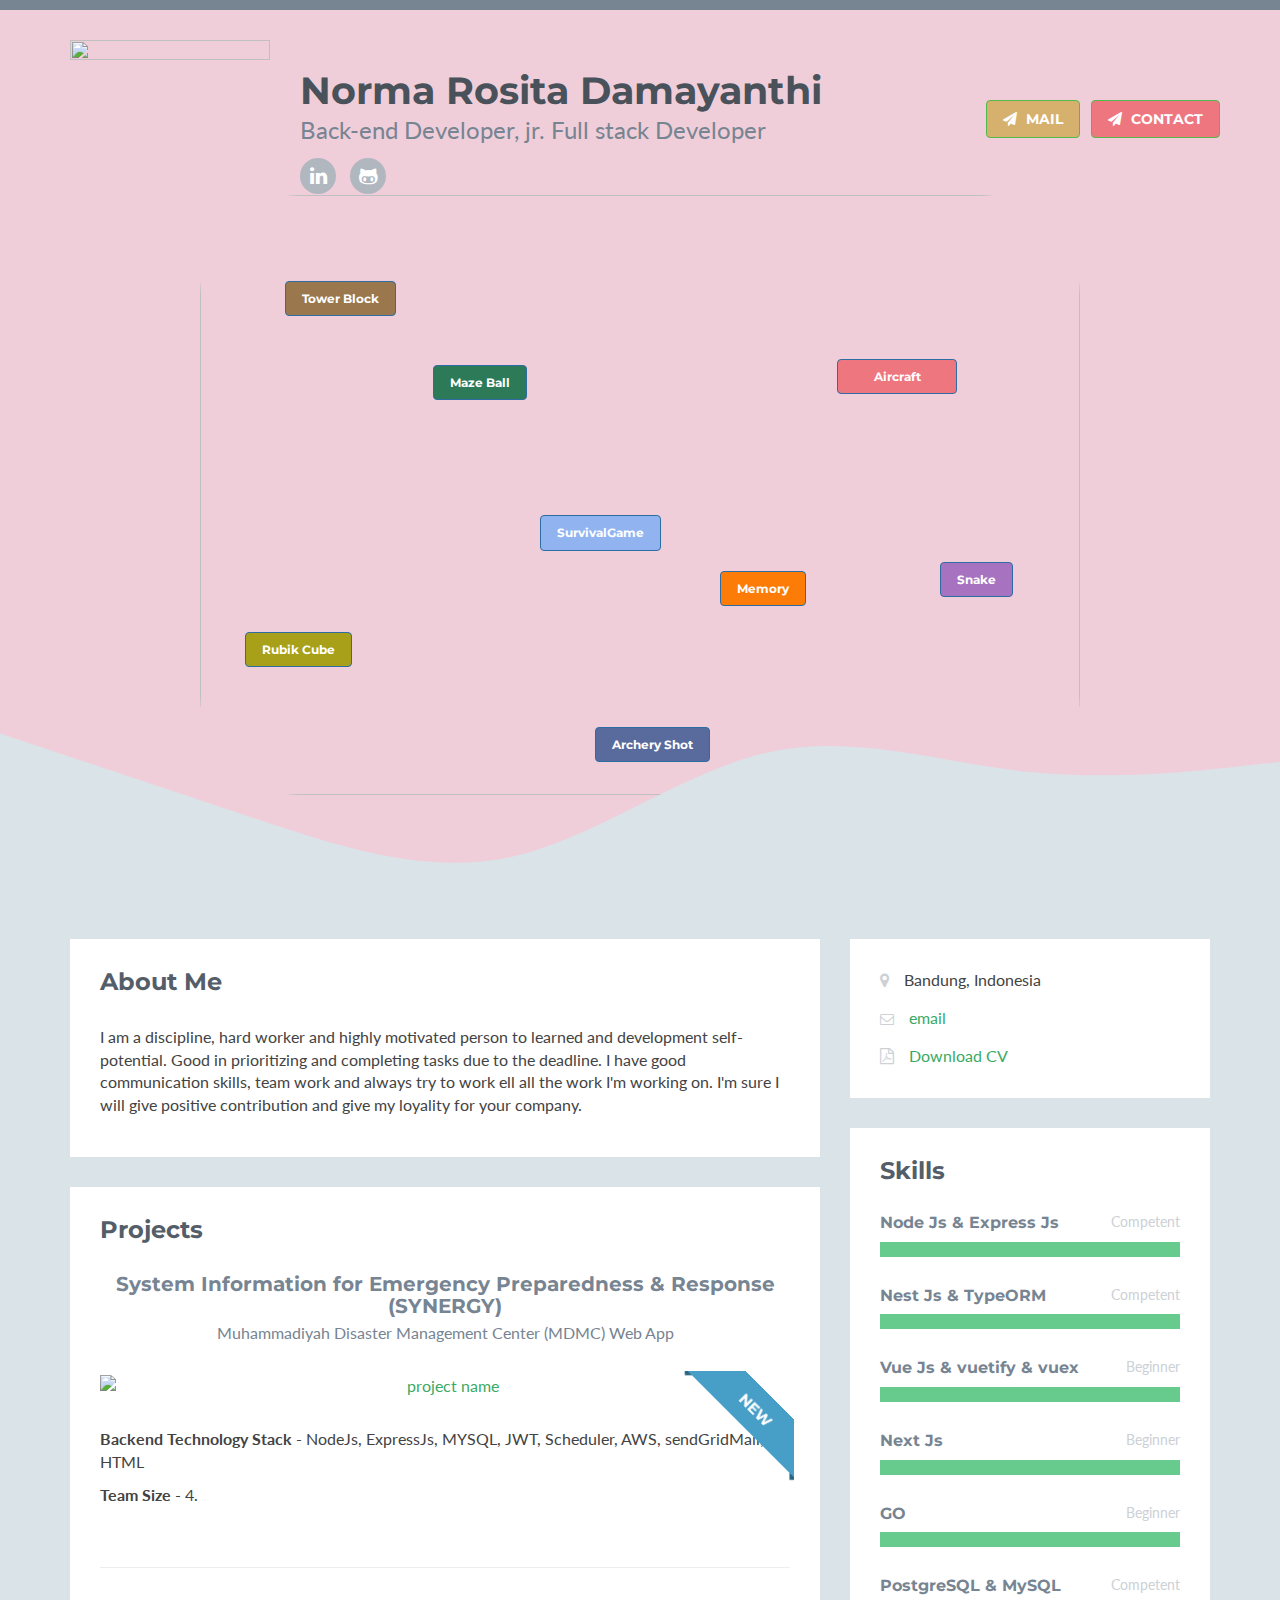
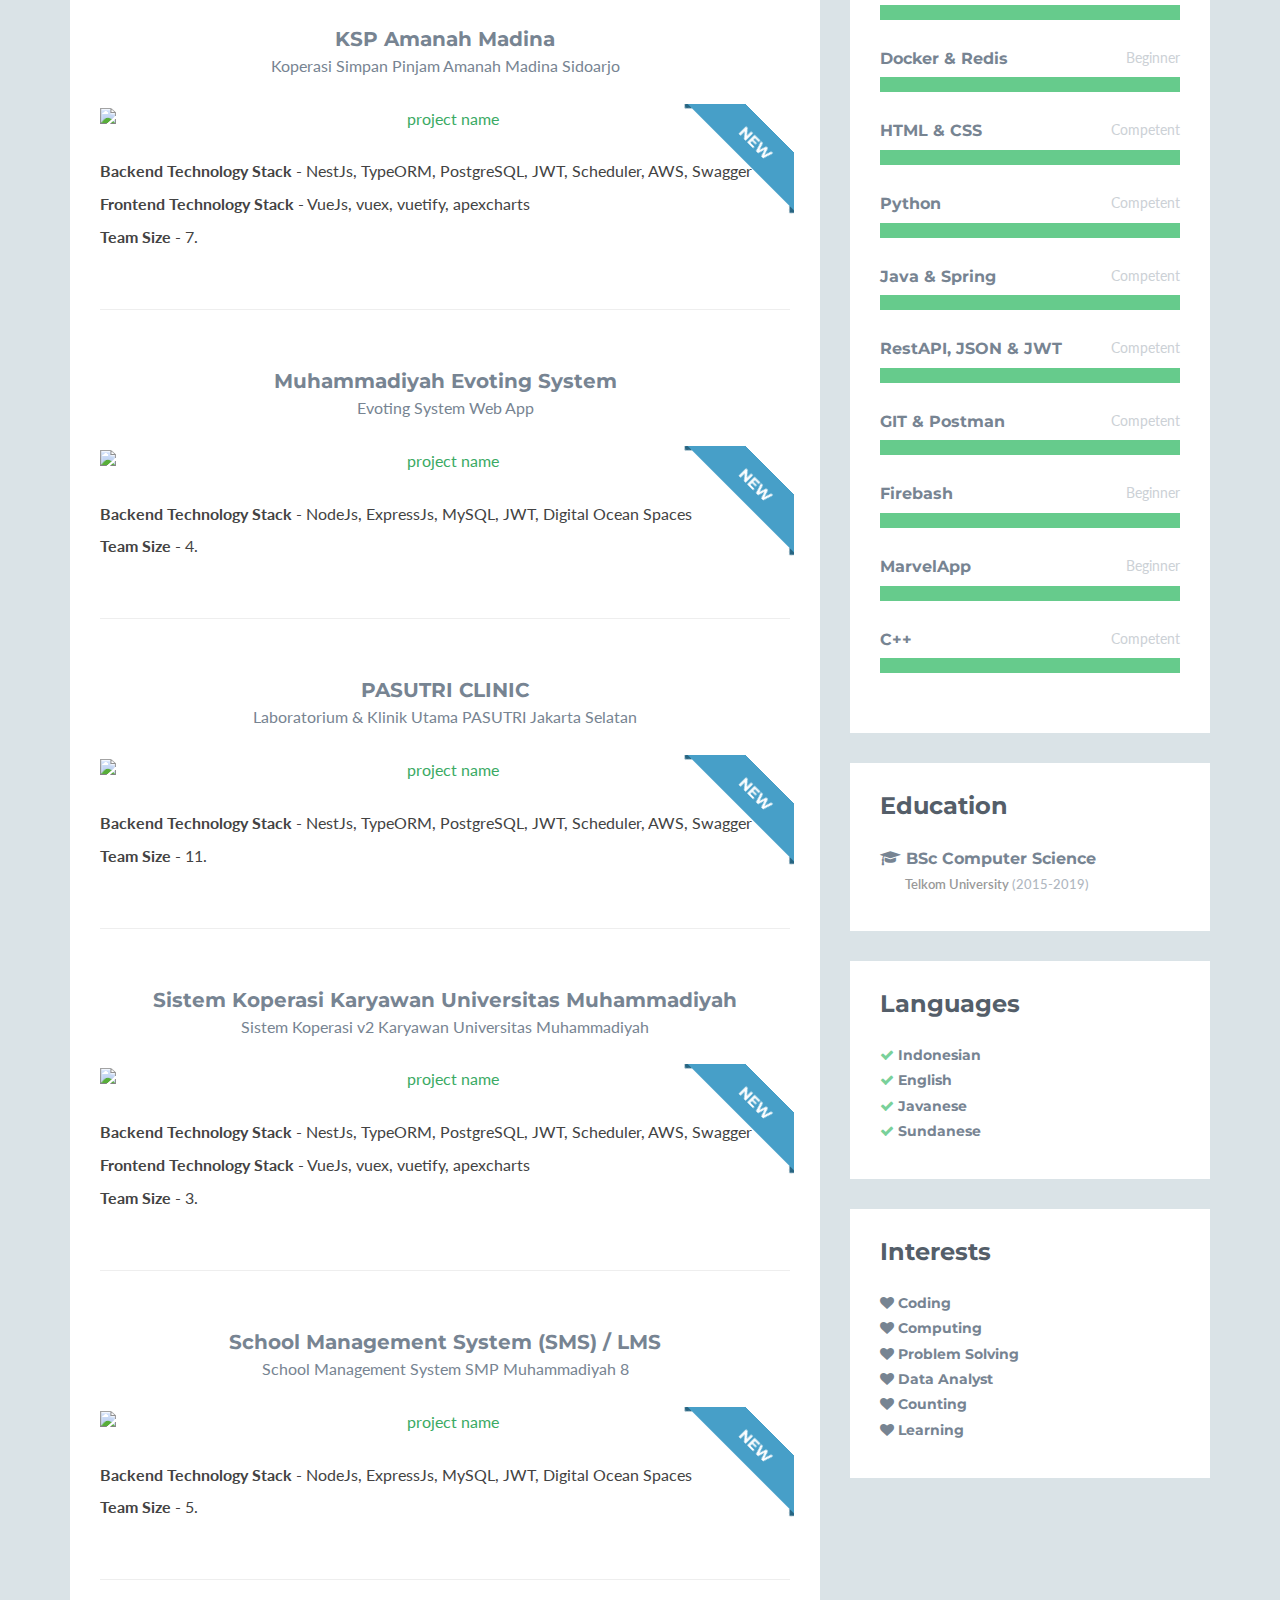
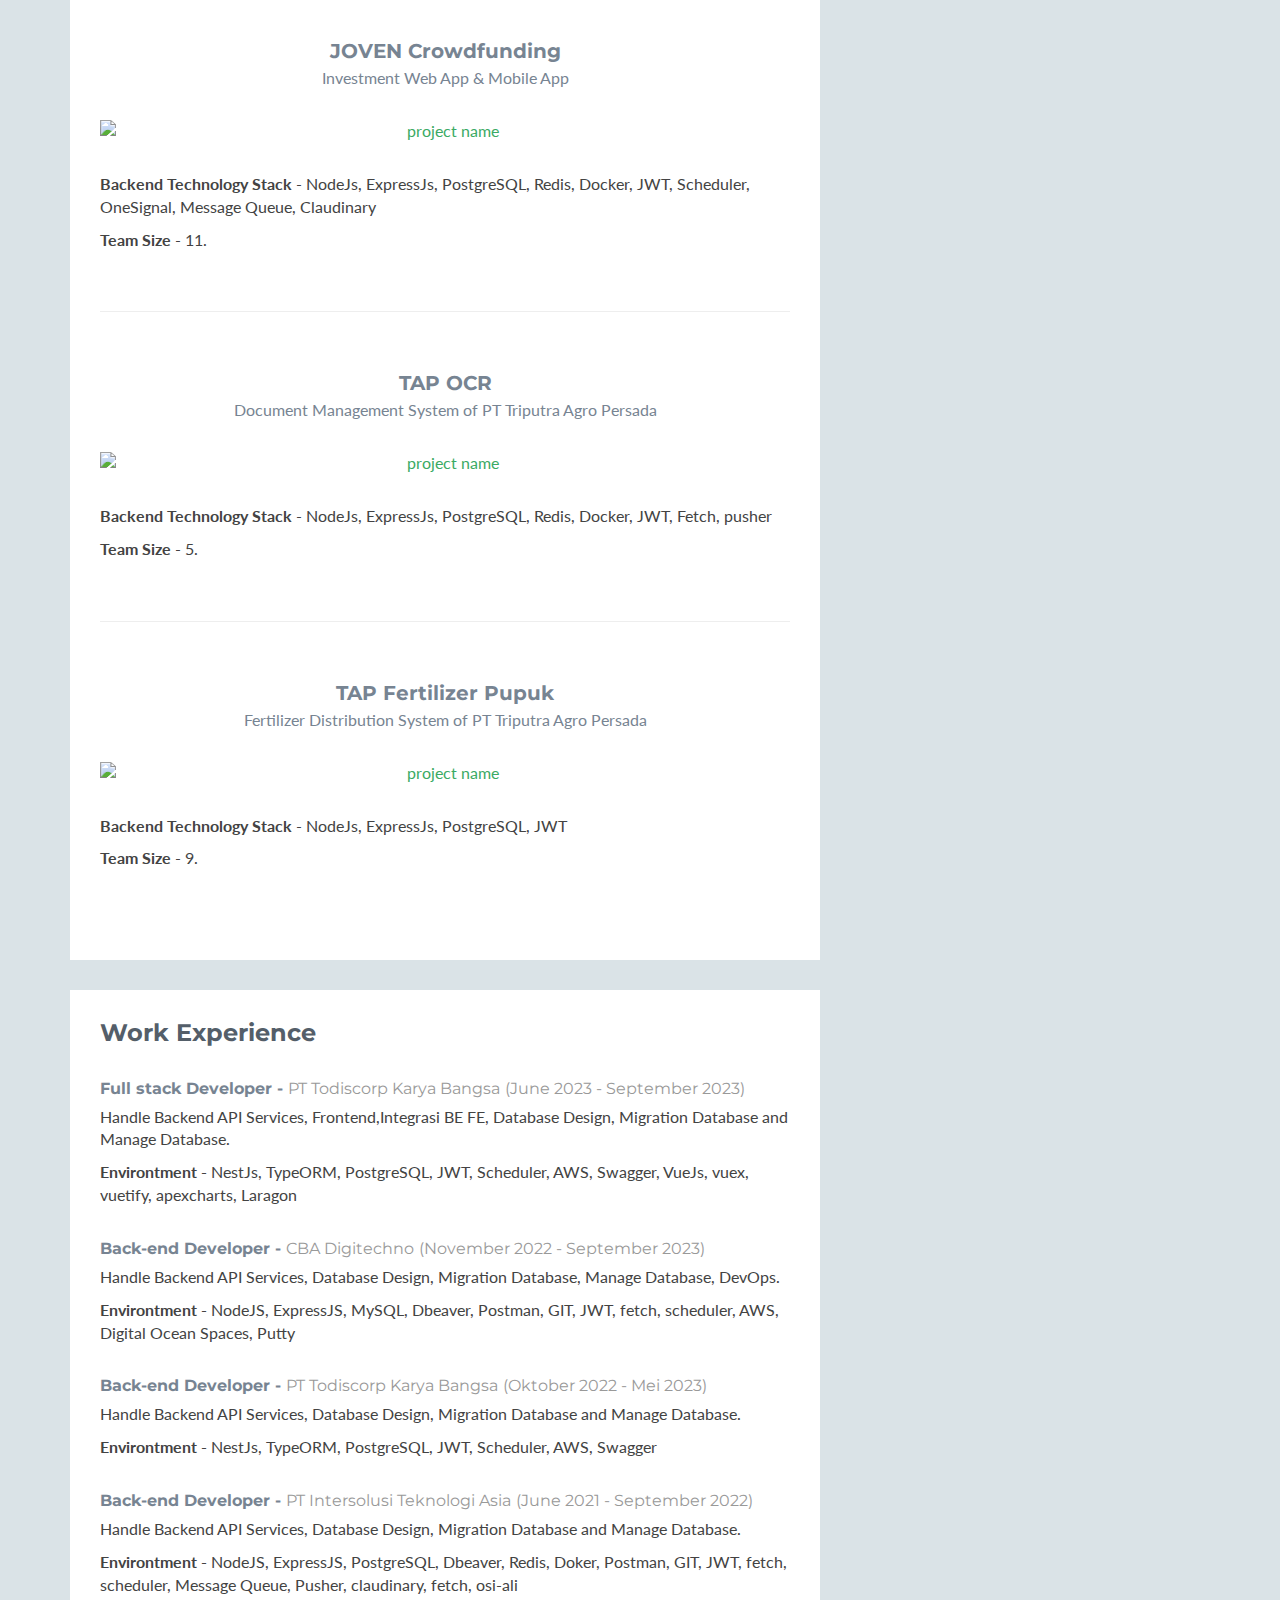
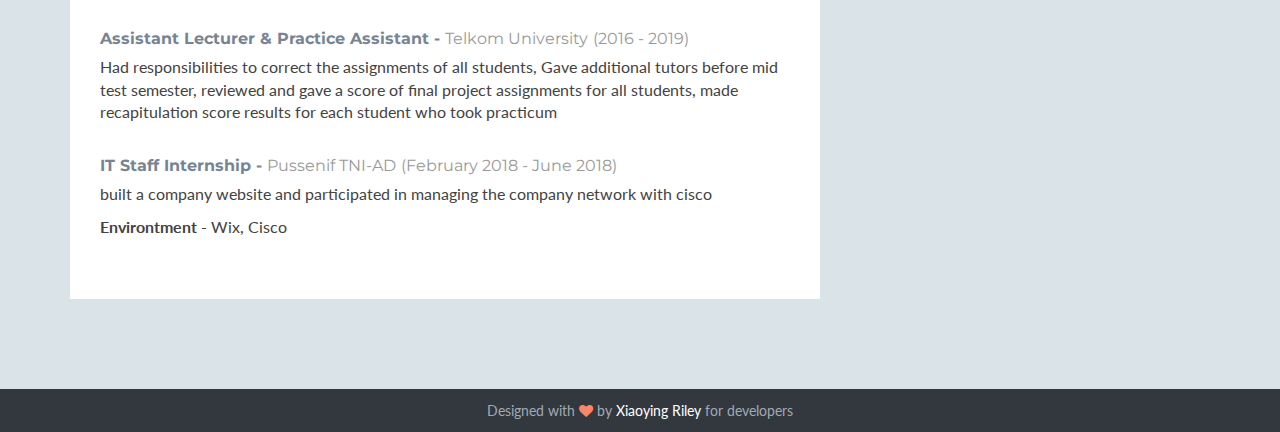
==== index.html @ 1d316675 "fix" ====
<!DOCTYPE html>
<!--[if IE 8]> <html lang="en" class="ie8"> <![endif]-->
<!--[if IE 9]> <html lang="en" class="ie9"> <![endif]-->
<!--[if !IE]><!-->
<html lang="en">
<!--<![endif]-->

<head>
    <title>Norma Rosita D.</title>
    <!-- Meta -->
    <meta charset="utf-8">
    <meta http-equiv="X-UA-Compatible" content="IE=edge">
    <meta name="viewport" content="width=device-width, initial-scale=1.0">
    <meta name="description" content="Backend Engineer / Backend Developer">
    <meta name="author" content="Xiaoying Riley at 3rd Wave Media">
    <link rel="shortcut icon" href="norma.ico">
    <link href='http://fonts.googleapis.com/css?family=Lato:300,400,300italic,400italic' rel='stylesheet'
        type='text/css'>
    <link href='http://fonts.googleapis.com/css?family=Montserrat:400,700' rel='stylesheet' type='text/css'>
    <!-- Global CSS -->
    <link rel="stylesheet" href="assets/plugins/bootstrap/css/bootstrap.min.css">
    <!-- Plugins CSS -->
    <link rel="stylesheet" href="assets/plugins/font-awesome/css/font-awesome.css">

    <!-- github calendar css -->
    <link rel="stylesheet" href="assets/plugins/github-calendar/dist/github-calendar.css" />
    <!-- github acitivity css -->
    <link rel="stylesheet" href="assets/plugins/github-activity/src/github-activity.css">
    <link rel="stylesheet" href="//cdnjs.cloudflare.com/ajax/libs/octicons/2.0.2/octicons.min.css">

    <!-- Theme CSS -->
    <link id="theme-style" rel="stylesheet" href="assets/css/styles.css">
    <!-- HTML5 shim and Respond.js for IE8 support of HTML5 elements and media queries -->
    <!--[if lt IE 9]>
      <script src="https://oss.maxcdn.com/html5shiv/3.7.2/html5shiv.min.js"></script>
      <script src="https://oss.maxcdn.com/respond/1.4.2/respond.min.js"></script>
    <![endif]-->
    <link rel="stylesheet" href="style.css">
</head>

<body>
    <!-- ******HEADER****** -->
    <header class="header">
        <div class="container">
            <img class="profile-image img-responsive pull-left" src="assets/images/profile-satu.png" alt="" width="200px"
                height="200px" />
            <div class="profile-content pull-left">
                <h1 class="name">Norma Rosita Damayanthi</h1>
                <h2 class="desc">Back-end Developer, jr. Full stack Developer</h2>
                <ul class="social list-inline">
                    <!-- <li><a href="#"><i class="fa fa-twitter"></i></a></li>
                    <li><a href="#"><i class="fa fa-google-plus"></i></a></li> -->
                    <li><a href="https://id.linkedin.com/in/norma-rosita-damayanthi-7b34901b3"><i class="fa fa-linkedin"></i></a></li>
                    <li><a href="https://github.com/normarosita16"><i class="fa fa-github-alt"></i></a></li>
                    <!-- <li class="last-item"><a href="#"><i class="fa fa-hacker-news"></i></a></li> -->
                </ul>
                <img src="assets/images/new banner_bkg1.jpg" alt="" width="880px" height="600px">

                <div class="position-relative">
                    <a href="assets/game/tating-maze/index.html"> <button type="button" class="btn btn-primary"
                            id="buttonMaze"><span>Maze Ball</span></button></a>

                </div>
                <div class="position-relative">
                    <button type="button" class="btn btn-primary" id="aircraft"> <span>Aircraft</span></button>
                </div>
                <div class="position-relative">
                    <a href="assets/game/dino/index.html"><button type="button" class="btn btn-primary"
                            id="survival"><span>SurvivalGame</span></button></a>
                </div>
                <div class="position-relative">
                    <button type="button" class="btn btn-primary" id="memory"><span>Memory</span></button>
                </div>
                <div class="position-relative">
                    <button type="button" class="btn btn-primary" id="tower"><span>Tower Block</span></button>
                </div>
                <div class="position-relative">
                    <a href="assets/game/RUBIK/index.html"> <button type="button" class="btn btn-primary"
                            id="rubik"><span>Rubik Cube</span></button></a>

                </div>
                <div class="position-relative">
                    <button type="button" class="btn btn-primary" id="archery"><span>Archery Shot</span></button>
                </div>
                <div class="position-relative">
                    <a href="assets/game/snake/index.html"><button type="button" class="btn btn-primary"
                            id="snake"><span>Snake</span></button></a>
                </div>
            </div>
            <!--//profile-->
            <div class="button-relative">
                <a class="btn btn-cta-primary pull-right contact" href="https://wa.me/+6281324368053"
                    target="blank"><i class="fa fa-paper-plane"></i> Contact</a>
            </div>
            <div class="button-relative">
                <a class="btn btn-cta-primary pull-right mail" href="mailto: norma.rosita.damayanthi.16@gmail.com" target="_blank"><i
                        class="fa fa-paper-plane"></i> Mail</a>
            </div>

        </div>
        <svg xmlns="http://www.w3.org/2000/svg" viewBox="0 0 1440 320">
            <path fill="#DAE3E8" fill-opacity="1"
                d="M0,32L48,48C96,64,192,96,288,128C384,160,480,192,576,170.7C672,149,768,75,864,53.3C960,32,1056,64,1152,74.7C1248,85,1344,75,1392,69.3L1440,64L1440,320L1392,320C1344,320,1248,320,1152,320C1056,320,960,320,864,320C768,320,672,320,576,320C480,320,384,320,288,320C192,320,96,320,48,320L0,320Z">
            </path>

        </svg>
        <!--//container-->
    </header>


    <!--//header-->

    <div class="container sections-wrapper">

        <div class="row">
            <div class="primary col-md-8 col-sm-12 col-xs-12">
                <section class="about section">
                    <div class="section-inner">
                        <h2 class="heading">About Me</h2>
                        <div class="content">
                            <p>I am a discipline, hard worker and highly motivated person to learned and development 
                               self-potential. Good in prioritizing and completing tasks due to the deadline. I have 
                               good communication skills, team work and always try to work ell all the work I'm 
                               working on. I'm sure I will give positive contribution and give my loyality for 
                               your company.
                            </p>
                        </div>
                        <!--//content-->
                    </div>
                    <!--//section-inner-->
                </section>
                <!--//section-->

                <section class="latest section">
                    <div class="section-inner">
                        <h2 class="heading">Projects</h2>
                        <div class="content">

                            <div class="item featured text-center">
                                <h3 class="title"><a
                                    href="https://mdmc.cba-digitechno.com/"
                                        target="_blank">System Information for Emergency Preparedness & Response (SYNERGY) </a></h3>
                                <p class="summary">Muhammadiyah Disaster Management Center (MDMC) Web App</p>
                                <div class="featured-image">
                                    <a 
                                        target="_blank">
                                        <img class="img-responsive project-image"
                                            src="assets/images/projects/cba-mdmc.jpg" alt="project name" />
                                    </a>
                                    <div class="ribbon">
                                        <div class="text">New</div>
                                    </div>
                                </div>

                                <div class="desc text-left">
                                    <p><b>Backend Technology Stack</b> - NodeJs, ExpressJs, MYSQL, JWT, Scheduler, AWS, sendGridMail, HTML </p>
                                    <p><b>Team Size</b> - 4.</p>
                                </div>
                                <!--//desc-->
                            </div>
                            <!--//item-->
                            <hr class="divider" />

                            <div class="item featured text-center">
                                <h3 class="title"><a
                                    href="https://ksp.todiscorp.com/"
                                        target="_blank">KSP Amanah Madina</a></h3>
                                <p class="summary">Koperasi Simpan Pinjam Amanah Madina Sidoarjo</p>
                                <div class="featured-image">
                                    <a 
                                        target="_blank">
                                        <img class="img-responsive project-image"
                                            src="assets/images/projects/todis-kspv1.jpg" alt="project name" />
                                    </a>
                                    <div class="ribbon">
                                        <div class="text">New</div>
                                    </div>
                                </div>

                                <div class="desc text-left">
                                    <p><b>Backend Technology Stack</b> - NestJs, TypeORM, PostgreSQL, JWT, Scheduler, AWS, Swagger </p>
                                    <p><b>Frontend Technology Stack</b> - VueJs, vuex, vuetify, apexcharts </p>
                                    <p><b>Team Size</b> - 7.</p>
                                </div>
                                <!--//desc-->
                            </div>
                            <!--//item-->
                            <hr class="divider" />

                            <div class="item featured text-center">
                                <h3 class="title"><a
                                    href="http://evoting.musyda.com/"
                                        target="_blank">Muhammadiyah Evoting System</a></h3>
                                <p class="summary">Evoting System Web App</p>
                                <div class="featured-image">
                                    <a 
                                        target="_blank">
                                        <img class="img-responsive project-image"
                                            src="assets/images/projects/cba-evoting.jpg" alt="project name" />
                                    </a>
                                    <div class="ribbon">
                                        <div class="text">New</div>
                                    </div>
                                </div>

                                <div class="desc text-left">
                                    <p><b>Backend Technology Stack</b> - NodeJs, ExpressJs, MySQL, JWT, Digital Ocean Spaces </p>
                                    <p><b>Team Size</b> - 4.</p>
                                </div>
                                <!--//desc-->
                            </div>
                            <!--//item-->
                            <hr class="divider" />

                            <div class="item featured text-center">
                                <h3 class="title"><a
                                    href="https://clinic.pasutri.todiscorp.com/"
                                        target="_blank">PASUTRI CLINIC</a></h3>
                                <p class="summary">Laboratorium & Klinik Utama PASUTRI Jakarta Selatan</p>
                                <div class="featured-image">
                                    <a 
                                        target="_blank">
                                        <img class="img-responsive project-image"
                                            src="assets/images/projects/todis-pasutri.jpg" alt="project name" />
                                    </a>
                                    <div class="ribbon">
                                        <div class="text">New</div>
                                    </div>
                                </div>

                                <div class="desc text-left">
                                    <p><b>Backend Technology Stack</b> - NestJs, TypeORM, PostgreSQL, JWT, Scheduler, AWS, Swagger </p>
                                    <p><b>Team Size</b> - 11.</p>
                                </div>
                                <!--//desc-->
                            </div>
                            <!--//item-->
                            <hr class="divider" />

                            <div class="item featured text-center">
                                <h3 class="title"><a
                                    href="https://kspv2.todiscorp.com/"
                                        target="_blank">Sistem Koperasi Karyawan Universitas Muhammadiyah</a></h3>
                                <p class="summary">Sistem Koperasi v2 Karyawan Universitas Muhammadiyah</p>
                                <div class="featured-image">
                                    <a 
                                        target="_blank">
                                        <img class="img-responsive project-image"
                                            src="assets/images/projects/todis-skpv2.jpg" alt="project name" />
                                    </a>
                                    <div class="ribbon">
                                        <div class="text">New</div>
                                    </div>
                                </div>

                                <div class="desc text-left">
                                    <p><b>Backend Technology Stack</b> - NestJs, TypeORM, PostgreSQL, JWT, Scheduler, AWS, Swagger </p>
                                    <p><b>Frontend Technology Stack</b> - VueJs, vuex, vuetify, apexcharts </p>
                                    <p><b>Team Size</b> - 3.</p>
                                </div>
                                <!--//desc-->
                            </div>
                            <!--//item-->
                            <hr class="divider" />

                            <div class="item featured text-center">
                                <h3 class="title"><a
                                    href="https://lms.cba-digitechno.com/"
                                        target="_blank">School Management System (SMS) / LMS</a></h3>
                                <p class="summary">School Management System SMP Muhammadiyah 8</p>
                                <div class="featured-image">
                                    <a 
                                        target="_blank">
                                        <img class="img-responsive project-image"
                                            src="assets/images/projects/cba-lms.jpg" alt="project name" />
                                    </a>
                                    <div class="ribbon">
                                        <div class="text">New</div>
                                    </div>
                                </div>

                                <div class="desc text-left">
                                    <p><b>Backend Technology Stack</b> - NodeJs, ExpressJs, MySQL, JWT, Digital Ocean Spaces </p>
                                    <p><b>Team Size</b> - 5.</p>
                                </div>
                                <!--//desc-->
                            </div>
                            <!--//item-->
                            <hr class="divider" />

                            <div class="item featured text-center">
                                <h3 class="title"><a
                        
                                        target="_blank">JOVEN Crowdfunding</a></h3>
                                <p class="summary">Investment Web App & Mobile App</p>
                                <div class="featured-image">
                                    <a 
                                        target="_blank">
                                        <img class="img-responsive project-image"
                                            src="assets/images/projects/joven.jpg" alt="project name" />
                                    </a>
                                    <!-- <div class="ribbon">
                                        <div class="text">New</div>
                                    </div> -->
                                </div>

                                <div class="desc text-left">
                                    <p><b>Backend Technology Stack</b> - NodeJs, ExpressJs, PostgreSQL, Redis, Docker, JWT, Scheduler, OneSignal, Message Queue, Claudinary </p>
                                    <p><b>Team Size</b> - 11.</p>
                                </div>
                                <!--//desc-->
                            </div>
                            <!--//item-->
                            <hr class="divider" />
                            
                            <div class="item featured text-center">
                                <h3 class="title"><a
                                        
                                        target="_blank">TAP OCR</a></h3>
                                <p class="summary">Document Management System of PT Triputra Agro Persada</p>
                                <div class="featured-image">
                                    <a 
                                        target="_blank">
                                        <img class="img-responsive project-image"
                                            src="assets/images/projects/tap-ocr.jpg" alt="project name" />
                                    </a>
                                    <!-- <div class="ribbon">
                                        <div class="text">New</div>
                                    </div> -->
                                </div>

                                <div class="desc text-left">
                                    <p><b>Backend Technology Stack</b> - NodeJs, ExpressJs, PostgreSQL, Redis, Docker, JWT, Fetch, pusher </p>
                                    <p><b>Team Size</b> - 5.</p>
                                </div>
                                <!--//desc-->
                            </div>
                            <!--//item-->
                            
                            <hr class="divider" />
                            
                             <div class="item featured text-center">
                                <h3 class="title"><a
                                        
                                        target="_blank">TAP Fertilizer Pupuk</a></h3>
                                <p class="summary">Fertilizer Distribution System of PT Triputra Agro Persada</p>
                                <div class="featured-image">
                                    <a 
                                        target="_blank">
                                        <img class="img-responsive project-image"
                                            src="assets/images/projects/tap-fertilizer.jpg" alt="project name" />
                                    </a>
                                    <!-- <div class="ribbon">
                                        <div class="text">New</div>
                                    </div> -->
                                </div>

                                <div class="desc text-left">
                                    <p><b>Backend Technology Stack</b> - NodeJs, ExpressJs, PostgreSQL, JWT </p>
                                    <p><b>Team Size</b> - 9.</p>
                                </div>
                                <!--//desc-->
                            </div>
                            <!--//item-->  

                        </div>
                        <!--//content-->
                    </div>
                    <!--//section-inner-->
                </section>
                <!--//section-->

                <section class="experience section">
                    <div class="section-inner">
                        <h2 class="heading">Work Experience</h2>
                        <div class="content">
                            <div class="item">
                                <h3 class="title">Full stack Developer - <span class="place"><a href="#">PT Todiscorp Karya Bangsa</a></span> <span class="year">(June 2023 - September 2023)</span></h3>
                                <p>Handle Backend API Services, Frontend,Integrasi BE FE, Database Design, Migration Database and Manage Database.</p>
                                <p><b>Environtment -</b> NestJs, TypeORM, PostgreSQL, JWT, Scheduler, AWS, Swagger, VueJs, vuex, vuetify, apexcharts, Laragon </p>
                            </div>
                            <div class="item">
                                <h3 class="title">Back-end Developer - <span class="place"><a href="#">CBA Digitechno</a></span> <span class="year">(November 2022 - September 2023)</span></h3>
                                <p>Handle Backend API Services, Database Design, Migration Database, Manage Database, DevOps.</p>
                                <p><b>Environtment -</b> NodeJS, ExpressJS, MySQL, Dbeaver, Postman, GIT, JWT, fetch, scheduler, AWS, Digital Ocean Spaces, Putty</p>
                            </div>
                            <div class="item">
                                <h3 class="title">Back-end Developer - <span class="place"><a href="#">PT Todiscorp Karya Bangsa</a></span> <span class="year">(Oktober 2022 - Mei 2023)</span></h3>
                                <p>Handle Backend API Services, Database Design, Migration Database and Manage Database.</p>
                                <p><b>Environtment -</b> NestJs, TypeORM, PostgreSQL, JWT, Scheduler, AWS, Swagger</p>
                            </div>
                            <div class="item">
                                <h3 class="title">Back-end Developer - <span class="place"><a href="#">PT Intersolusi Teknologi Asia</a></span> <span class="year">(June 2021 - September 2022)</span></h3>
                                <p>Handle Backend API Services, Database Design, Migration Database and Manage Database.</p>
                                <p><b>Environtment -</b> NodeJS, ExpressJS, PostgreSQL, Dbeaver, Redis, Doker, Postman, GIT, JWT, fetch, scheduler, Message Queue, Pusher, claudinary, fetch, osi-ali</p>
                            </div>
                            <!--//item-->
                            <div class="item">
                                <h3 class="title">Assistant Lecturer & Practice Assistant - <span class="place"><a href="#">Telkom University</a></span>
                                    <span class="year">(2016 - 2019)</span>
                                </h3>
                                 <p>Had responsibilities to correct the assignments of all students, Gave additional tutors before mid test semester,
                                    reviewed and gave a score of final project assignments for all students, made recapitulation score results for each student who took practicum</p>
                            </div>
                            <!--//item-->

                            <div class="item">
                                <h3 class="title">IT Staff Internship - <span class="place"><a href="#">Pussenif TNI-AD</a></span>
                                    <span class="year">(February 2018 - June 2018)</span>
                                </h3>
                               <p>built a company website and participated in managing the company network with cisco</p>
                                <p><b>Environtment -</b> Wix, Cisco</p>
                            </div>
                            <!--//item-->

                        </div>
                        <!--//content-->
                    </div>
                    <!--//section-inner-->
                </section>
                <!--//section-->
            </div>
            <!--//primary-->
            <div class="secondary col-md-4 col-sm-12 col-xs-12">
                <aside class="info aside section">
                    <div class="section-inner">
                        <h2 class="heading sr-only">Basic Information</h2>
                        <div class="content">
                            <ul class="list-unstyled">
                                <li><i class="fa fa-map-marker"></i><span class="sr-only">Location:</span>Bandung,
                                    Indonesia</li>
                                <li><i class="fa fa-envelope-o"></i><span class="sr-only">Email:</span><a
                                        href="mailto:norma.rosita.damayanthi.16@gmail.com" title="Mail to norma.rosita.damayanthi.16@gmail.com">email</a></li>
                                <li><i class="fa fa-file-pdf-o"></i><span class="sr-only">Resume:</span><a
                                        href="https://drive.google.com/file/d/1xwCpAlBKUbOxKGLOiyhuWYwP_RIyTGsf/view?usp=sharing" title="Download CV in pdf" target="_blank">Download CV</a></li>
                            </ul>
                        </div>
                        <!--//content-->
                    </div>
                    <!--//section-inner-->
                </aside>
                <!--//aside-->

                <aside class="skills aside section">
                    <div class="section-inner">
                        <h2 class="heading">Skills</h2>
                        <div class="content">
                            <div class="skillset">
                                <div class="item">
                                    <h3 class="level-title">Node Js &amp; Express Js<span class="level-label"
                                            data-toggle="tooltip" data-placement="left" data-animation="true"
                                            title="You can use the tooltip to add more info...">Competent</span></h3>
                                    <div class="level-bar">
                                        <div class="level-bar-inner" data-level="80%">
                                        </div>
                                    </div>
                                    <!--//level-bar-->
                                </div>

                                <div class="item">
                                    <h3 class="level-title">Nest Js &amp; TypeORM <span class="level-label"
                                            data-toggle="tooltip" data-placement="left" data-animation="true"
                                            title="You can use the tooltip to add more info...">Competent</span></h3>
                                    <div class="level-bar">
                                        <div class="level-bar-inner" data-level="60%">
                                        </div>
                                    </div>
                                    <!--//level-bar-->
                                </div>

                                <div class="item">
                                    <h3 class="level-title">Vue Js &amp; vuetify &amp; vuex<span class="level-label"
                                            data-toggle="tooltip" data-placement="left" data-animation="true"
                                            title="You can use the tooltip to add more info...">Beginner</span></h3>
                                    <div class="level-bar">
                                        <div class="level-bar-inner" data-level="40%">
                                        </div>
                                    </div>
                                    <!--//level-bar-->
                                </div>

                                <div class="item">
                                    <h3 class="level-title">Next Js<span class="level-label"
                                            data-toggle="tooltip" data-placement="left" data-animation="true"
                                            title="You can use the tooltip to add more info...">Beginner</span></h3>
                                    <div class="level-bar">
                                        <div class="level-bar-inner" data-level="30%">
                                        </div>
                                    </div>
                                    <!--//level-bar-->
                                </div>
                                       <!--//item-->
                                       <div class="item">
                                        <h3 class="level-title">GO <span class="level-label">Beginner</span></h3>
                                        <div class="level-bar">
                                            <div class="level-bar-inner" data-level="30%">
                                            </div>
                                        </div>
                                        <!--//level-bar-->
                                    </div>
                                <!--//item-->
                                <div class="item">
                                    <h3 class="level-title">PostgreSQL &amp; MySQL<span
                                            class="level-label">Competent</span></h3>
                                    <div class="level-bar">
                                        <div class="level-bar-inner" data-level="80%">
                                        </div>
                                    </div>
                                    <!--//level-bar-->
                                </div>
                                <!--//item-->
                                <div class="item">
                                    <h3 class="level-title">Docker &amp; Redis<span
                                            class="level-label">Beginner</span></h3>
                                    <div class="level-bar">
                                        <div class="level-bar-inner" data-level="50%">
                                        </div>
                                    </div>
                                    <!--//level-bar-->
                                </div>
                                <!--//item-->
                                <div class="item">
                                    <h3 class="level-title">HTML &amp; CSS <span class="level-label">Competent</span></h3>
                                    <div class="level-bar">
                                        <div class="level-bar-inner" data-level="60%">
                                        </div>
                                    </div>
                                    <!--//level-bar-->
                                </div>
                                <!--//item-->
                                <div class="item">
                                    <h3 class="level-title">Python <span class="level-label">Competent</span></h3>
                                    <div class="level-bar">
                                        <div class="level-bar-inner" data-level="50%">
                                        </div>
                                    </div>
                                    <!--//level-bar-->
                                </div>
                                <!--//item-->
                                <div class="item">
                                    <h3 class="level-title">Java &amp; Spring <span class="level-label">Competent</span></h3>
                                    <div class="level-bar">
                                        <div class="level-bar-inner" data-level="40%">
                                        </div>
                                    </div>
                                    <!--//level-bar-->
                                </div>
                                <!--//item-->
                                <div class="item">
                                    <h3 class="level-title">RestAPI, JSON &amp; JWT <span class="level-label">Competent</span></h3>
                                    <div class="level-bar">
                                        <div class="level-bar-inner" data-level="80%">
                                        </div>
                                    </div>
                                    <!--//level-bar-->
                                </div>
                                <!--//item-->
                                <div class="item">
                                    <h3 class="level-title">GIT &amp; Postman <span class="level-label">Competent</span></h3>
                                    <div class="level-bar">
                                        <div class="level-bar-inner" data-level="80%">
                                        </div>
                                    </div>
                                    <!--//level-bar-->
                                </div>
                                <!--//item-->
                                <div class="item">
                                    <h3 class="level-title">Firebash <span class="level-label">Beginner</span></h3>
                                    <div class="level-bar">
                                        <div class="level-bar-inner" data-level="60%">
                                        </div>
                                    </div>
                                    <!--//level-bar-->
                                </div>
                                <!--//item-->
                                <div class="item">
                                    <h3 class="level-title">MarvelApp <span class="level-label">Beginner</span></h3>
                                    <div class="level-bar">
                                        <div class="level-bar-inner" data-level="70%">
                                        </div>
                                    </div>
                                    <!--//level-bar-->
                                </div>
                                <!--//item-->
                                <div class="item">
                                    <h3 class="level-title">C++ <span class="level-label">Competent</span></h3>
                                    <div class="level-bar">
                                        <div class="level-bar-inner" data-level="50%">
                                        </div>
                                    </div>
                                    <!--//level-bar-->
                                </div>
                                <!--//item-->
                            </div>
                        </div>
                        <!--//content-->
                    </div>
                    <!--//section-inner-->
                </aside>
                <!--//section-->

                <aside class="education aside section">
                    <div class="section-inner">
                        <h2 class="heading">Education</h2>
                        <div class="content">
                            <div class="item">
                                <h3 class="title"><i class="fa fa-graduation-cap"></i> BSc Computer Science</h3>
                                <h4 class="university">Telkom University <span class="year">(2015-2019)</span></h4>
                            </div>
                            <!--//item-->
                        </div>
                        <!--//content-->
                    </div>
                    <!--//section-inner-->
                </aside>
                <!--//section-->

                <aside class="languages aside section">
                    <div class="section-inner">
                        <h2 class="heading">Languages</h2>
                        <div class="content">
                            <div class="item">
                                <h5 class="title"><i class="fa fa-check"></i> Indonesian</h5>
                                <h5 class="title"><i class="fa fa-check"></i> English</h5>
                                <h5 class="title"><i class="fa fa-check"></i> Javanese</h5>
                                <h5 class="title"><i class="fa fa-check"></i> Sundanese</h5>
                            </div>
                        </div>
                        <!--//content-->
                    </div>
                    <!--//section-inner-->
                </aside>
                <!--//section-->

                <aside class="list music aside section">
                    <div class="section-inner">
                        <h2 class="heading">Interests</h2>
                        <div class="content">
                            <div class="item">
                                <h5 class="title"><i class="fa fa-heart"></i> Coding</h5>
                                <h5 class="title"><i class="fa fa-heart"></i> Computing</h5>
                                <h5 class="title"><i class="fa fa-heart"></i> Problem Solving</h5>
                                <h5 class="title"><i class="fa fa-heart"></i> Data Analyst</h5>
                                <h5 class="title"><i class="fa fa-heart"></i> Counting</h5>
                                <h5 class="title"><i class="fa fa-heart"></i> Learning</h5>
                            </div>
                        </div>
                        <!--//content-->
                    </div>
                    <!--//section-inner-->
                </aside>
                <!--//section-->
            </div>
            <!--//secondary-->
        </div>
        <!--//row-->
    </div>

    <!--//masonry-->

    <!-- ******FOOTER****** -->
    <footer class="footer">
        <div class="container text-center">
            <!--/* This template is released under the Creative Commons Attribution 3.0 License. Please keep the attribution link below when using for your own project. Thank you for your support. :) If you'd like to use the template without the attribution, you can check out other license options via our website: themes.3rdwavemedia.com */-->
            <small class="copyright">Designed with <i class="fa fa-heart"></i> by <a
                    href="http://themes.3rdwavemedia.com" target="_blank">Xiaoying Riley</a> for developers</small>
        </div>
        <!--//container-->
    </footer>
    <!--//footer-->

    <!-- Javascript -->

    <script type="text/javascript" src="assets/plugins/jquery-1.11.3.min.js"></script>
    <script type="text/javascript" src="assets/plugins/bootstrap/js/bootstrap.min.js"></script>
    <script type="text/javascript" src="assets/plugins/jquery-rss/dist/jquery.rss.min.js"></script>
    <!-- github calendar plugin -->
    <script type="text/javascript"
        src="https://cdnjs.cloudflare.com/ajax/libs/es6-promise/3.0.2/es6-promise.min.js"></script>
    <script type="text/javascript" src="https://cdnjs.cloudflare.com/ajax/libs/fetch/0.10.1/fetch.min.js"></script>
    <script type="text/javascript" src="assets/plugins/github-calendar/dist/github-calendar.min.js"></script>
    <!-- github activity plugin -->
    <script type="text/javascript" src="//cdnjs.cloudflare.com/ajax/libs/mustache.js/0.7.2/mustache.min.js"></script>
    <script type="text/javascript" src="assets/plugins/github-activity/src/github-activity.js"></script>
    <!-- custom js -->
    <script type="text/javascript" src="assets/js/main.js"></script>



</body>

</html>
---- assets/plugins/github-calendar/dist/github-calendar.css ----
.calendar {
    width: 750px;
    font-family: Helvetica, arial;
    border: 1px solid #DDDDDD;
    border-radius: 3px;
    min-height: 243px;
    text-align: center;
    margin: 0 auto;
}

.calendar-graph text.wday,
.calendar-graph text.month {
    font-size: 10px;
    fill: #aaa;
}

.contrib-legend {
    text-align: right;
    padding: 0 14px 10px 0;
    display: inline-block;
    float: right;
}

.contrib-legend .legend {
    display: inline-block;
    list-style: none;
    margin: 0 5px;
    position: relative;
    bottom: -1px;
    padding: 0;
}

.contrib-legend .legend li {
    display: inline-block;
    width: 10px;
    height: 10px;
}

.text-small {
    font-size: 12px;
    color: #767676;
}

.calendar-graph {
    padding: 5px 0 0;
    height: 126px;
    text-align: center;
}

.contrib-column {
    padding: 15px 0;
    text-align: center;
    border-left: 1px solid #ddd;
    border-top: 1px solid #ddd;
    font-size: 11px;
}

.contrib-column-first {
    border-left: 0;
}

.table-column {
    display: table-cell;
    width: 1%;
    padding-right: 10px;
    padding-left: 10px;
    vertical-align: top;
}

.contrib-number {
    font-weight: 300;
    line-height: 1.3em;
    font-size: 24px;
    display: block;
    color: #333;
}

.calendar img.spinner {
    width: 70px;
    margin-top: 50px;
    min-height: 70px;
}

.monospace {
    text-align: center;
    color: #000;
    font-family: monospace;
}

.monospace a {
    color: #1D75AB;
    text-decoration: none;
}

.contrib-footer {
    font-size: 11px;
    padding: 0 10px 12px;
    text-align: left;
    width: 100%;
    box-sizing: border-box;
    height: 26px;
}

.left.text-muted {
    float: left;
    margin-left: 9px;
    color: #767676;
}
.left.text-muted a {
    color: #4078c0;
    text-decoration: none;
}
.left.text-muted a:hover,
.monospace a:hover {
    text-decoration: underline;
}
---- assets/plugins/github-activity/src/github-activity.css ----
/*!
 * GitHub Activity Stream - v0.1.4 - 10/7/2015
 * https://github.com/caseyscarborough/github-activity
 *
 * Copyright (c) 2015 Casey Scarborough
 * MIT License
 * http://opensource.org/licenses/MIT
 */

 .gha-feed {
  width: 100%;
  height: 100%;
  background: #fff;
  font-weight: bold;
  font-size: 14px;
  font-family: Helvetica, arial, freesans, clean, sans-serif;
  line-height: 1.3;
  overflow-y: auto;
  border: 1px solid #ddd;
}

.gha-feed, .gha-feed h2, .gha-feed h3, .gha-feed p, .gha-feed ul, .gha-feed li {
  margin: 0;
  padding: 0;
}

.gha-feed ul {
  list-style-type: none;
  padding: 0;
  margin: 0;
}

.gha-feed li {
  list-style-type: none;
  line-height: 1.4;
}

.gha-feed small{
  color: #666;
  font-weight: normal;
  font-size: 13px;
}

.gha-feed small a {
  font-weight: normal;
}

.gha-feed small a .more-commits { font-size: 11px; }

span.gha-time {
  color: #bbb;
  font-weight: normal; 
  font-size: 12px; 
}

.gha-feed a {
  color: #4183c4;
  text-decoration: none;
  font-weight: bold;
}

.gha-feed a:hover {
  text-decoration: underline;
}

.gha-feed pre {
  padding: 0;
  border: 0;
  border-radius: 0;
  box-shadow: 1px 1px 4px #bbb;
  color: white;
}

.gha-header {
  position: absolute;
  top: 1px;
  left: 1px;
  width: calc(100% - 20px);
  padding: 10px;
  height: 67px;
  border-bottom: 1px solid #ddd;
  background: #ffffff; /* Old browsers */
  background: -moz-linear-gradient(top,  #ffffff 0%, #f4f4f4 100%); /* FF3.6+ */
  background: -webkit-gradient(linear, left top, left bottom, color-stop(0%,#ffffff), color-stop(100%,#f4f4f4)); /* Chrome,Safari4+ */
  background: -webkit-linear-gradient(top,  #ffffff 0%,#f4f4f4 100%); /* Chrome10+,Safari5.1+ */
  background: -o-linear-gradient(top,  #ffffff 0%,#f4f4f4 100%); /* Opera 11.10+ */
  background: -ms-linear-gradient(top,  #ffffff 0%,#f4f4f4 100%); /* IE10+ */
  background: linear-gradient(to bottom,  #ffffff 0%,#f4f4f4 100%); /* W3C */
  filter: progid:DXImageTransform.Microsoft.gradient( startColorstr='#ffffff', endColorstr='#f4f4f4',GradientType=0 ); /* IE6-9 */
}

.gha-footer {
  position: absolute;
  bottom: -1px;
  left: 1px;
  padding: 5px;
  border-top: 1px solid #ddd;
  height: 16px;
  width: calc(100% - 15px);
  background: #ffffff; /* Old browsers */
  background: -moz-linear-gradient(top,  #ffffff 0%, #f4f4f4 100%); /* FF3.6+ */
  background: -webkit-gradient(linear, left top, left bottom, color-stop(0%,#ffffff), color-stop(100%,#f4f4f4)); /* Chrome,Safari4+ */
  background: -webkit-linear-gradient(top,  #ffffff 0%,#f4f4f4 100%); /* Chrome10+,Safari5.1+ */
  background: -o-linear-gradient(top,  #ffffff 0%,#f4f4f4 100%); /* Opera 11.10+ */
  background: -ms-linear-gradient(top,  #ffffff 0%,#f4f4f4 100%); /* IE10+ */
  background: linear-gradient(to bottom,  #ffffff 0%,#f4f4f4 100%); /* W3C */
  filter: progid:DXImageTransform.Microsoft.gradient( startColorstr='#ffffff', endColorstr='#f4f4f4',GradientType=0 ); /* IE6-9 */
  color: #495961;
  font-size: 13px;
  padding-left: 10px;
}

.gha-footer a {
  float: right;
  color: #495961;
  padding-right: 20px;
  font-size: 13px;
  font-weight: bold;
}

.gha-footer a:hover { text-decoration: none; }
.gha-header a:hover { text-decoration: none; }

.gha-github-icon {
  display: inline;
  float: left;
  padding: 9px 0 0;
  width: 35px;
  height: 35px;
  color: #495961;
}

.gha-github-icon .octicon {
  font: normal normal 40px octicons;
}

.gha-gravatar {
  display: inline;
  float: right;
  margin-right: 10px;
  padding-right: 20px;
  max-width: 60px;
  height: 67px;
}

.gha-gravatar img {
  padding: 3px;
  width: 100%;
  border: 1px solid #ddd;
  box-shadow: 1px 1px 3px #ccc;
}

.gha-activity {
  clear: both;
  padding: 10px 0;
  width: 100%;
  border-bottom: 1px solid #ddd;
}


.gha-activity.gha-small {
  margin-top: 5px;
  font-weight: normal;
  font-size: 13px;
}

.gha-activity.gha-small a {
  font-weight: normal;
}

.gha-activity.gha-small .gha-message {
  float: left;
  width: auto;
  margin-right: 5px;
  margin-top: 5px;
}

.gha-activity.gha-small span {
  font-size: 16px;
}

.gha-activity.gha-small .gha-time {
  float: left;
  margin-top: 6px;
}

.gha-activity:last-child {
  padding-bottom: 100px;
}

.gha-repo {
  clear: both;
  padding: 10px 0;
  width: 100%;
  border-bottom: 1px solid #ddd;
}

.gha-activity-icon .octicon{
  display: inline;
  float: left;
  clear: both;
  margin: 6px auto; 
  width: 50px;
  color: #bbb;
  text-align: center;
  font: normal normal 30px octicons;
}

.gha-activity-icon .gha-small {
  font-size: 16px;
}

.gha-message {
  display: inline-block;
  float: left;
  width: calc(100% - 50px);
}

.gha-message-commits { font-size: 11px; }

.gha-message-merge {
  padding: 3px 7px;
  border-radius: 3px;
  background: #e8f1f6;
  color: rgba(0,0,0,0.5);
  font-size: 12px;
  line-height: 2.0;
}

.gha-sha {
  font-size: 12px;
  font-family: Consolas, "Liberation Mono", Courier, monospace;
}

.gha-gravatar-small {
  float: left;
  margin-right: 6px;
  width: 30px;
}

.gha-gravatar-commit {
  margin-bottom: -3px;
  border-radius: 2px;
}

.gha-gravatar-user { float: left; }

.gha-user-info {
  display: inline-block;
  float: left;
  margin: 0 auto;
  padding: 6px 10px 5px;
  color: #495961;
  font-size: 20px;
}

.gha-user-info a { color: #495961; }
.gha-user-info p a { font-weight: 100; }

.gha-without-name {
  padding-top: 20px;
  padding-left: 15px;
}

.gha-info {
  margin: 15px;
  padding: 10px;
  border: 1px solid #e4e4c6;
  border-radius: 4px;
  background: #ffffde;
  color: #6d6d4b;
  font-weight: normal;
  font-size: 13px;
}

.gha-time {
  color: #bbb;
  font-weight: normal; 
  font-size: 12px; 
}

.gha-clear { clear: both; }
.gha-muted { color: #666; }
.gha-push  { height: 87px; }
.gha-push-small  { height: 26px; }
---- assets/css/styles.css ----
/*   
 * Template Name: Developer - Responsive Website Template for Developers
 * Version: 1.5
 * Author: Xiaoying Riley
 * Twitter: @3rdwave_themes
 * License: Creative Commons Attribution 3.0 License
 * Website: http://themes.3rdwavemedia.com/
*/
/* ======= Base ======= */
body {
  font-family: 'Lato', arial, sans-serif;
  color: #434343;
  background: #DAE3E7;
  font-size: 16px;
  -webkit-font-smoothing: antialiased;
  -moz-osx-font-smoothing: grayscale;
}
h1,
h2,
h3,
h4,
h5,
h6 {
  font-family: 'Montserrat', sans-serif;
  font-weight: 700;
  color: #778492;
}
a {
  color: #3AAA64;
  -webkit-transition: all 0.4s ease-in-out;
  -moz-transition: all 0.4s ease-in-out;
  -ms-transition: all 0.4s ease-in-out;
  -o-transition: all 0.4s ease-in-out;
}
a:hover {
  text-decoration: underline;
  color: #5f6b77;
  color: #2d844e;
}
a:focus {
  text-decoration: none;
}
.btn,
a.btn {
  -webkit-transition: all 0.4s ease-in-out;
  -moz-transition: all 0.4s ease-in-out;
  -ms-transition: all 0.4s ease-in-out;
  -o-transition: all 0.4s ease-in-out;
  font-family: 'Montserrat', arial, sans-serif;
  padding: 8px 16px;
  font-weight: bold;
}
.btn .fa,
a.btn .fa {
  margin-right: 5px;
}
.btn:focus,
a.btn:focus {
  color: #fff;
}
a.btn-cta-primary,
.btn-cta-primary {
  background: #54ba4e;
  border: 1px solid #54ba4e;
  color: #fff;
  font-weight: 600;
  text-transform: uppercase;
}
a.btn-cta-primary:hover,
.btn-cta-primary:hover {
  background: #49ac43;
  border: 1px solid #49ac43;
  color: #fff;
}
a.btn-cta-secondary,
.btn-cta-secondary {
  background: #479FC8;
  border: 1px solid #479FC8;
  color: #fff;
  font-weight: 600;
  text-transform: uppercase;
}
a.btn-cta-secondary:hover,
.btn-cta-secondary:hover {
  background: #3893bd;
  border: 1px solid #3893bd;
  color: #fff;
}
.text-highlight {
  color: #32383e;
}
.label-theme {
  background: #3AAA64;
  font-size: 12px;
}
a.dotted-link {
  border-bottom: 1px dotted #778492;
  color: #778492;
}
a.dotted-link:hover {
  text-decoration: none;
  color: #49515a;
}
/*
iframe {

    .header {
        padding: 0;
    }
}

.iframe-wrapper {
    overflow: auto;
    -webkit-overflow-scrolling:touch;
}
*/
/* ======= Header ======= */
.header {
  padding: 30px 0;
  background: #f5f5f5;
  border-top: 10px solid #778492;
}
.header .btn {
  margin-top: 60px;
  font-weight: bold;
}
.header .profile-image {
  margin-right: 30px;
}
.header .profile-content .name {
  color: #49515a;
  font-size: 38px;
  margin-bottom: 5px;
  margin-top: 30px;
}
.header .profile-content .desc {
  color: #778492;
  font-family: "Lato", arial, sans-serif;
  font-weight: 400;
  font-size: 24px;
  margin-top: 0;
  margin-bottom: 15px;
}
.header .profile-content .social a {
  background: #b0b7bf;
  width: 36px;
  height: 36px;
  display: inline-block;
  -webkit-border-radius: 50%;
  -moz-border-radius: 50%;
  -ms-border-radius: 50%;
  -o-border-radius: 50%;
  border-radius: 50%;
  -moz-background-clip: padding;
  -webkit-background-clip: padding-box;
  background-clip: padding-box;
  color: #fff;
  text-align: center;
}
.header .profile-content .social a:hover {
  background: #778492;
}
.header .profile-content .social a .fa {
  font-size: 20px;
  padding-top: 8px;
}
/* ======= Sections======= */
.sections-wrapper {
  padding-top: 60px;
  padding-bottom: 60px;
}
.section {
  margin-bottom: 30px;
}
.section .section-inner {
  background: #fff;
  padding: 30px;
}
.section .heading {
  margin-top: 0;
  margin-bottom: 30px;
  color: #545e69;
  font-size: 24px;
}
.section .content .more-link .fa {
  margin-right: 5px;
  font-size: 14px;
}
/* About Section */
/* Latest Section */
.latest .item {
  margin-bottom: 30px;
}
.latest .item .title {
  font-size: 18px;
  margin-top: 0;
}
.latest .item .title .label {
  margin-left: 5px;
  font-size: 12px;
}
.latest .item .title a {
  color: #778492;
}
.latest .item .title a:hover {
  color: #5f6b77;
}
.latest .item .project-image:hover {
  -webkit-opacity: 0.8;
  -moz-opacity: 0.8;
  opacity: 0.8;
}
.latest .divider {
  margin-bottom: 60px;
}
.latest .featured {
  margin-bottom: 60px;
}
.latest .featured .title {
  margin-bottom: 5px;
  font-size: 20px;
}
.latest .featured .summary {
  margin-bottom: 30px;
  color: #778492;
}
.latest .featured img {
  margin-bottom: 30px;
}
.latest .featured .desc {
  margin-bottom: 30px;
}
.latest .featured-image {
  position: relative;
}
.latest .featured-image .text {
  background: #3AAA64;
  color: #fff;
}
.latest .featured-image .ribbon {
  position: absolute;
  top: -4px;
  right: -4px;
  width: 110px;
  height: 110px;
  overflow: hidden;
}
.latest .featured-image .ribbon .text {
  font-family: 'Montserrat', sans-serif;
  position: relative;
  left: -8px;
  top: 18px;
  width: 158px;
  padding: 10px 10px;
  font-size: 15px;
  font-weight: bold;
  text-align: center;
  text-transform: uppercase;
  color: #fff;
  background-color: #479FC8;
  -webkit-transform: rotate(45deg) translate3d(0, 0, 0);
  -moz-transform: rotate(45deg) translate3d(0, 0, 0);
  -ms-transform: rotate(45deg) translate3d(0, 0, 0);
  -o-transform: rotate(45deg) translate3d(0, 0, 0);
}
.latest .featured-image .ribbon .text:before,
.latest .featured-image .ribbon .text:after {
  content: '';
  position: absolute;
  bottom: -5px;
  border-top: 5px solid #276582;
  border-left: 5px solid transparent;
  border-right: 5px solid transparent;
}
.latest .featured-image .ribbon .text:before {
  left: 0;
}
.latest .featured-image .ribbon .text:after {
  right: 0;
}
/* Projects Section */
.projects .item {
  margin-bottom: 30px;
}
.projects .item .title {
  font-size: 16px;
  margin-top: 0;
  margin-bottom: 5px;
  line-height: 1.5;
}
.projects .item .title a {
  color: #778492;
}
.projects .item .title a:hover {
  color: #5f6b77;
}
/* Work Section */
.experience .item {
  margin-bottom: 30px;
}
.experience .item .title {
  font-size: 16px;
  margin-top: 0;
  margin-bottom: 5px;
  line-height: 1.5;
}
.experience .item .title .place {
  color: #999;
  font-weight: normal;
}
.experience .item .title .place a {
  color: #999;
}
.experience .item .title .place a:hover {
  color: #666666;
}
.experience .item .title .year {
  color: #999;
  font-weight: normal;
}
/* Git section */
.github-graph {
  margin-bottom: 30px;
}
.github-graph .js-calendar-graph-svg {
  max-width: 100%;
}
.ghfeed {
  height: 600px;
}
.ghfeed,
.ghfeed *,
.ghfeed *:before,
.ghfeed *:after {
  -webkit-box-sizing: content-box;
  -moz-box-sizing: content-box;
  box-sizing: content-box;
}
/* Info Section */
.info .fa {
  margin-right: 15px;
  color: #ccd1d6;
}
.info .fa.fa-envelope-o {
  font-size: 14px;
}
.info ul {
  margin-bottom: 0;
}
.info li {
  margin-bottom: 15px;
}
.info li:last-child {
  margin-bottom: 0;
}
/* Skills Section */
.skills .intro {
  margin-bottom: 30px;
}
.skills .skillset .item {
  margin-bottom: 30px;
}
.skills .skillset .level-title {
  font-size: 16px;
  position: relative;
  margin-top: 0;
  margin-bottom: 10;
}
.skills .skillset .level-title .level-label {
  color: #ccd1d6;
  font-size: 14px;
  font-weight: 400;
  font-family: "Lato", arial, sans-serif;
  position: absolute;
  right: 0;
  top: 0;
}
.skills .skillset .level-bar {
  height: 15px;
  background: #e8e8e8;
}
.skills .skillset .level-bar-inner {
  height: 15px;
  background: #66cb8c;
}
/* Testimonials section */
.testimonials .item {
  margin-bottom: 30px;
}
.testimonials .item:last-child {
  margin-bottom: 0;
}
.testimonials .item .quote {
  color: #666;
  font-size: 16px;
  border-left-color: #9fdeb7;
  margin-bottom: 15px;
}
.testimonials .item .quote .fa {
  color: #79d19a;
  margin-right: 15px;
}
.testimonials .item .source {
  font-size: 14px;
  padding-left: 30px;
  font-weight: 500;
}
.testimonials .item .source .name {
  color: #939ea9;
  font-weight: 600;
}
.testimonials .item .source .title {
  color: #999;
}
/* Education section */
.education .item {
  margin-bottom: 30px;
}
.education .item:last-child {
  margin-bottom: 0;
}
.education .item .title {
  font-size: 16px;
  margin-top: 0;
}
.education .item .university {
  font-family: "Lato", arial, sans-serif;
  font-size: 13px;
  color: #999;
  font-weight: 600;
  padding-left: 25px;
}
.education .item .university .year {
  color: #b0b7bf;
  font-weight: 500;
}
/* Language Section */
.languages .item {
  margin-bottom: 15px;
}
.languages .item .title {
  color: #778492;
}
.languages .item .level {
  color: #999;
}
.languages .item:last-child {
  margin-bottom: 0;
}
.languages .item .fa {
  color: #79d19a;
}
/* Blog Section */
.blog .item {
  margin-bottom: 30px;
}
.blog .item .title {
  font-size: 18px;
  line-height: 1.3;
}
.blog .item .title a {
  color: #778492;
}
.blog .item .title a:hover {
  color: #5f6b77;
}
.blog .item:last-child {
  margin-bottom: 0;
}
/* List section */
.list ul li {
  margin-bottom: 10px;
}
.list ul li .fa {
  margin-right: 5px;
}
.list ul li a {
  color: #778492;
}
.list ul li a:hover {
  color: #49515a;
}
/* Credits */
.credits ul li {
  margin-bottom: 10px;
}
.credits ul li .fa {
  margin-right: 5px;
}
.credits ul li a {
  color: #778492;
}
.credits ul li a:hover {
  color: #49515a;
}
.credits .btn {
  margin-bottom: 15px;
}
/* ======= Footer ======= */
.footer {
  background: #32383e;
  color: #fff;
  padding: 10px 0;
}
.footer .copyright {
  line-height: 1.6;
  color: #a1aab4;
  font-size: 14px;
}
.footer a {
  color: #fff;
}
.footer .fa-heart {
  color: #fb866a;
}
/* Extra small devices (phones, less than 768px) */
@media (max-width: 767px) {
  .header {
    text-align: center;
  }
  .header .profile-image {
    float: none !important;
    margin: 0 auto;
  }
  .header .profile-content {
    float: none !important;
    text-align: center;
  }
  .header .btn {
    margin-top: 30px;
    float: none !important;
  }
  .project-image {
    margin-bottom: 15px;
  }
}
/* Small devices (tablets, 768px and up) */
/* Medium devices (desktops, 992px and up) */
/* Large devices (large desktops, 1200px and up) */
/* Ex-Large devices (large desktops, 1200px and up) */
@media (min-width: 1400px) {
  .container {
    width: 1360px;
  }
}
---- style.css ----
/* AWAL HEADER */
svg {
    margin-top: -5px;
    margin-bottom: -36px;
}

.header {
    background-color: #EFCED9;
}

.profile-content {
    height: 670px;
    padding: 0px;
    z-index: 9999;
}

.header .container .profile-content img {
    border-radius: 100px;
    margin-top: -9px;
    margin-left: -100px;

}

.header .container .profile-content .position-relative #buttonMaze {
    position: relative;
}

.header .container .profile-content .position-relative #aircraft {
    position: relative;
}

.header .container .profile-content .position-relative #survival {
    position: relative;
}

.header .container .profile-content .position-relative #memory {
    position: relative;
}

.header .container .profile-content .position-relative #tower {
    position: relative;
}

.header .container .profile-content .position-relative #rubik {
    position: relative;
}

.header .container .profile-content .position-relative #archery {
    position: relative;
}

.header .container .profile-content .position-relative #snake {
    position: relative;
}


/* awal button hover */
.header .container .profile-content .position-relative button {
    display: inline-block;
    position: relative;
    background: none;
    color: #fff;
    font-size: 18px;
    cursor: pointer;
    /* margin: 28px 30px; */
    background: #1A2929;

}

.header .container .profile-content .position-relative #buttonMaze:hover {
    background-color: #467474;
    box-sizing: border-box;
}

.header .container .profile-content .position-relative #aircraft:hover {
    background-color: #467474;
    box-sizing: border-box;
}

.header .container .profile-content .position-relative #survival:hover {
    background-color: #467474;
    box-sizing: border-box;
}

.header .container .profile-content .position-relative #memory:hover {
    background-color: #467474;
    box-sizing: border-box;

}

.header .container .profile-content .position-relative #tower:hover {
    background-color: #467474;
    box-sizing: border-box;
}

.header .container .profile-content .position-relative #rubik:hover {
    background-color: #467474;
    box-sizing: border-box;
}

.header .container .profile-content .position-relative #snake:hover {
    background-color: #467474;
    box-sizing: border-box;
}

.header .container .profile-content .position-relative #archery:hover {
    background-color: #467474;
    box-sizing: border-box;
}

.header .container .profile-content .position-relative span {
    display: block;
    /* padding: 25px 80px; */

}

.header .container .profile-content .position-relative button::before,
.header .container .profile-content .position-relative button::after {
    content: "";
    width: 0px;
    height: 3px;
    position: absolute;
    transition: all 0.2s linear;
    background: #54E6E7;


}

.header .container .profile-content .position-relative span::before,
.header .container .profile-content .position-relative span::after {
    content: "";
    width: 3px;
    height: 0;
    position: absolute;
    transition: all 0.2s linear;
    background: #54E6E7;

}

.header .container .profile-content .position-relative button:hover::before,
.header .container .profile-content .position-relative button:hover::after {
    width: 100%;

}

.header .container .profile-content .position-relative button:hover span::before,
.header .container .profile-content .position-relative button:hover span:after {
    height: 100%;

}

.header .container .profile-content .position-relative button::after {
    right: 0;
    bottom: 0;
    transition-duration: 0.4s;

}

.header .container .profile-content .position-relative button span::after {
    right: 0;
    bottom: 0;
    transition-duration: 0.42;

}

.header .container .profile-content .position-relative button::before {
    left: 0;
    top: 0;
    transition-duration: 0.4s;

}

.header .container .profile-content .position-relative button span::before {
    left: 0;
    top: 0;
    transition-duration: 0.4s;

}

/* akhir button hover */

.header .container .profile-content #buttonMaze {
    background-color: #2D7A58;
    font-size: 12px;
    position: absolute;
    right: -133px;
    top: -490px;
}

.header .container .profile-content #aircraft {
    background-color: #EE767F;
    width: 120px;
    font-size: 12px;
    position: absolute;
    left: 537px;
    top: -591px;

}

.header .container .profile-content #survival {
    background-color: #91B4F1;
    font-size: 12px;
    position: absolute;
    right: -240px;
    top: -530px;

}

.header .container .profile-content #memory {
    background-color: #FC7C07;
    font-size: 12px;
    position: absolute;
    right: -420px;
    top: -570px;

}

.header .container .profile-content #tower {
    background-color: #9A774D;
    font-size: 12px;
    position: absolute;
    right: 15px;
    top: -955px;
}

.header .container .profile-content #rubik {
    background-color: #A8A019;
    font-size: 12px;
    position: absolute;
    right: 55px;
    top: -699px;
}

.header .container .profile-content #archery {
    background-color: #596B9D;
    font-size: 12px;
    position: absolute;
    right: -295px;
    top: -699px;
}

.header .container .profile-content #snake {
    background-color: #A773C1;
    font-size: 12px;
    position: absolute;
    right: -640px;
    top: -959px;
}


.header .container .btn {
    position: absolute;
}





/* responsive header 320*/
@media (max-width:320px) {
    .header .container .profile-content img {
        border-radius: 25%;
        width: 280px;
        height: 200px;
        position: absolute;
        right: 20px;
    }



    .header .container .profile-content #buttonMaze {
        background-color: #2D7A58;
        border-radius: 15%;
        position: absolute;
        left: -30px;
        top: 1px;
        right: 68px;
        z-index: 999;
        text-align: center;
        font-size: 10px;
        height: 30px;
        width: 80px;
    }

    .header .container .profile-content #aircraft {
        background-color: #EE767F;
        width: 120px;
        border-radius: 15%;
        position: absolute;
        left: 78px;
        top: -65px;
        z-index: 999;
        text-align: center;
        font-size: 10px;
        height: 30px;
        width: 80px;
    }

    .header .container .profile-content #survival {
        background-color: #91B4F1;
        border-radius: 15%;
        position: absolute;
        left: -20px;
        top: -65px;
        z-index: 999;
        text-align: center;
        font-size: 10px;
        height: 30px;
        width: 98px;
    }

    .header .container .profile-content #memory {
        background-color: #FC7C07;
        border-radius: 15%;
        position: absolute;
        right: -30px;
        top: -80px;
        z-index: 999;
        text-align: center;
        font-size: 10px;
        height: 30px;
        width: 98px;
    }

    .header .container .profile-content #archery {
        background-color: #596B9D;
        border-radius: 15%;
        position: absolute;
        right: 40px;
        top: -220px;
        z-index: 999;
        text-align: center;
        font-size: 10px;
        height: 30px;
        width: 98px;
    }

    .header .container .profile-content #rubik {
        background-color: #A8A019;
        border-radius: 15%;
        position: absolute;
        right: 85px;
        top: -210px;
        z-index: 999;
        text-align: center;
        font-size: 10px;
        height: 30px;
        width: 98px;
    }

    .header .container .profile-content #snake {
        background-color: #A773C1;
        border-radius: 15%;
        position: absolute;
        right: -95px;
        top: -360px;
        z-index: 999;
        text-align: center;
        font-size: 10px;
        height: 30px;
        width: 98px;
    }

    .header .container .profile-content #tower {
        background-color: #9A774D;
        border-radius: 15%;
        position: absolute;
        right: 90px;
        top: -270px;
        z-index: 999;
        text-align: center;
        font-size: 10px;
        height: 30px;
        width: 98px;
    }

    .profile-content {
        height: 450px;
        padding: 0px
    }

    .sections-wrapper {
        padding-top: 120px;
    }

    .btn.btn-cta-primary.pull-right.contact {
        background-color: #EE767F;
        position: absolute;
        right: 60px;
    }

    .button-relative .btn.btn-cta-primary.pull-right.contact {
        background-color: #EE767F;
        position: absolute;
        top: 630px;
        left: 40px;
        width: 125px;
        margin-left: 120px;
        margin-top: 50px;
    }

    .button-relative .btn.btn-cta-primary.pull-right.mail {
        background-color: #D6B16D;
        position: absolute;
        top: 630px;
        margin-right: -9px;
        margin-top: 50px;
    }
}

/* akhir responsive header 320*/


.container.sections-wrapper {
    margin-top: -110px;
}

.button-relative .btn.btn-cta-primary.pull-right.contact {
    background-color: #EE767F;
    position: absolute;
    right: 60px;
}

.button-relative .btn.btn-cta-primary.pull-right.mail {
    background-color: #D6B16D;
    position: absolute;
    right: 200px;
}

/* AKHIR HEADER */
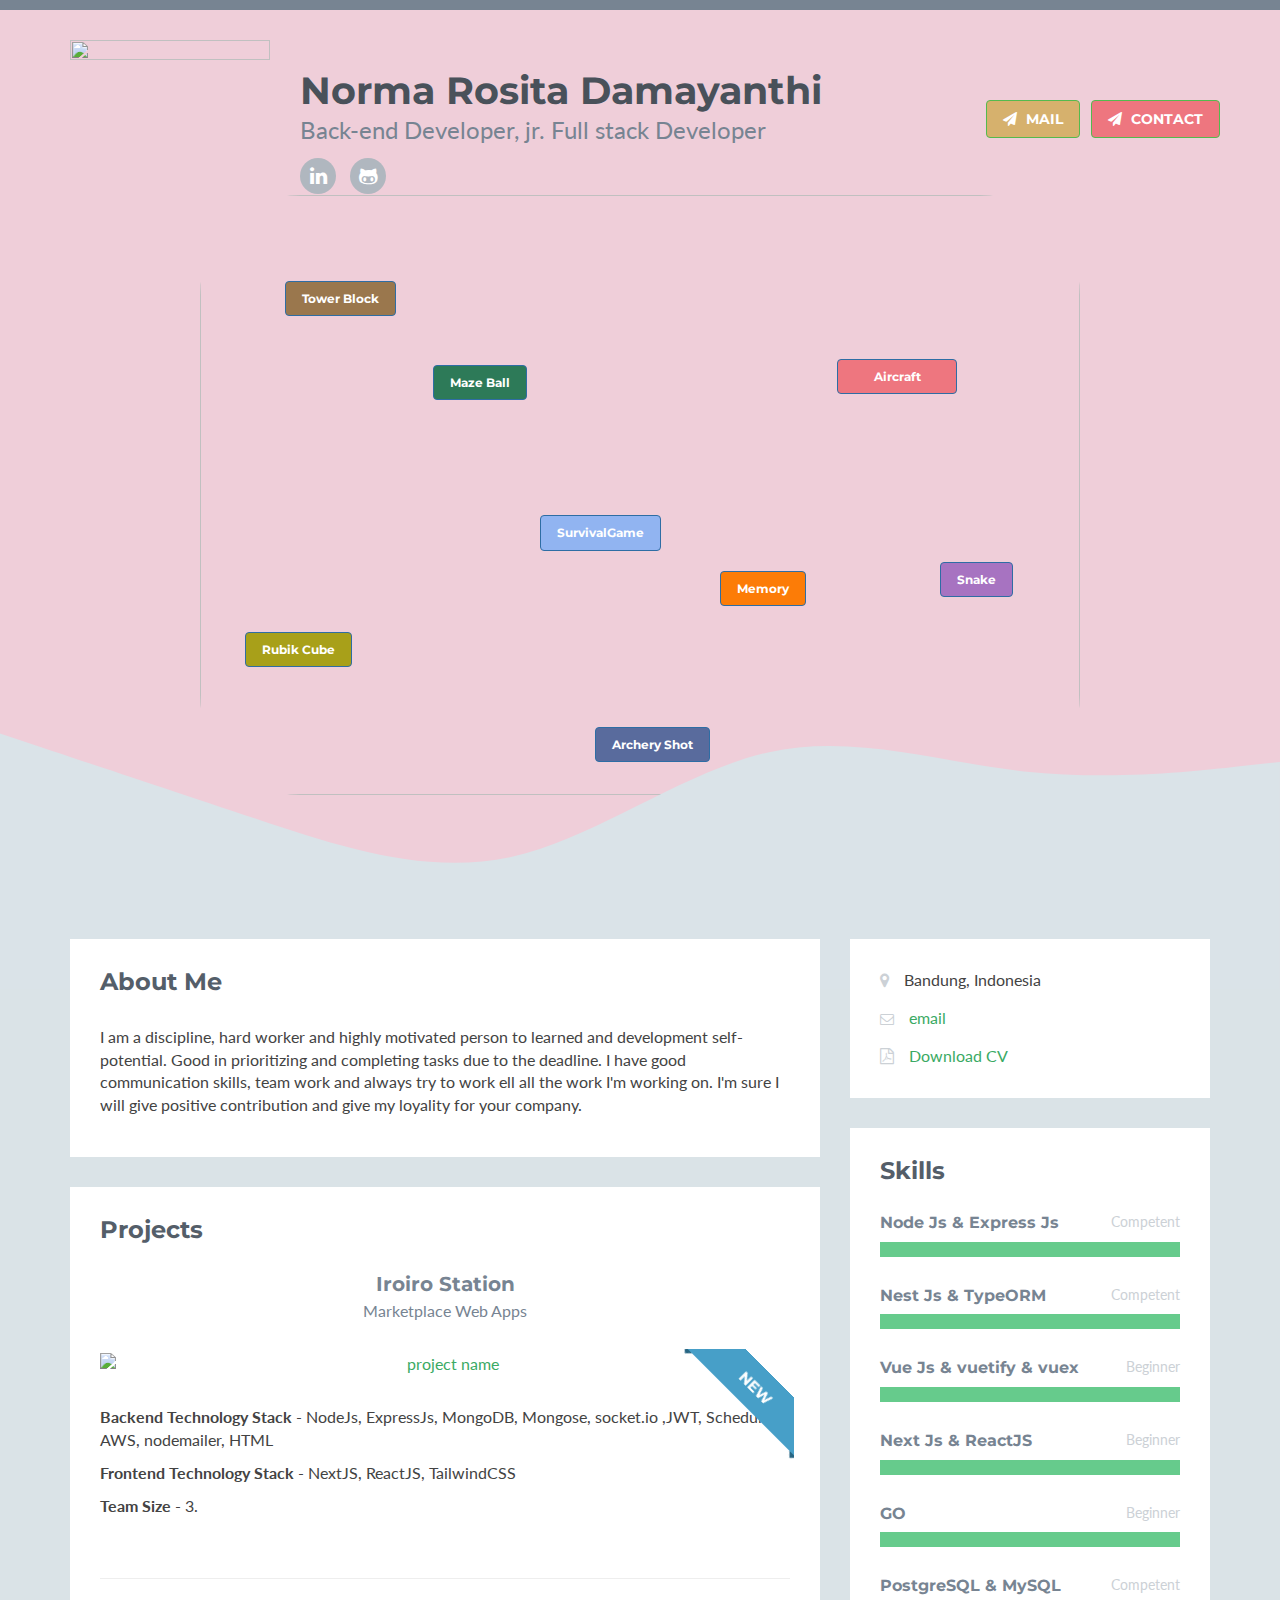
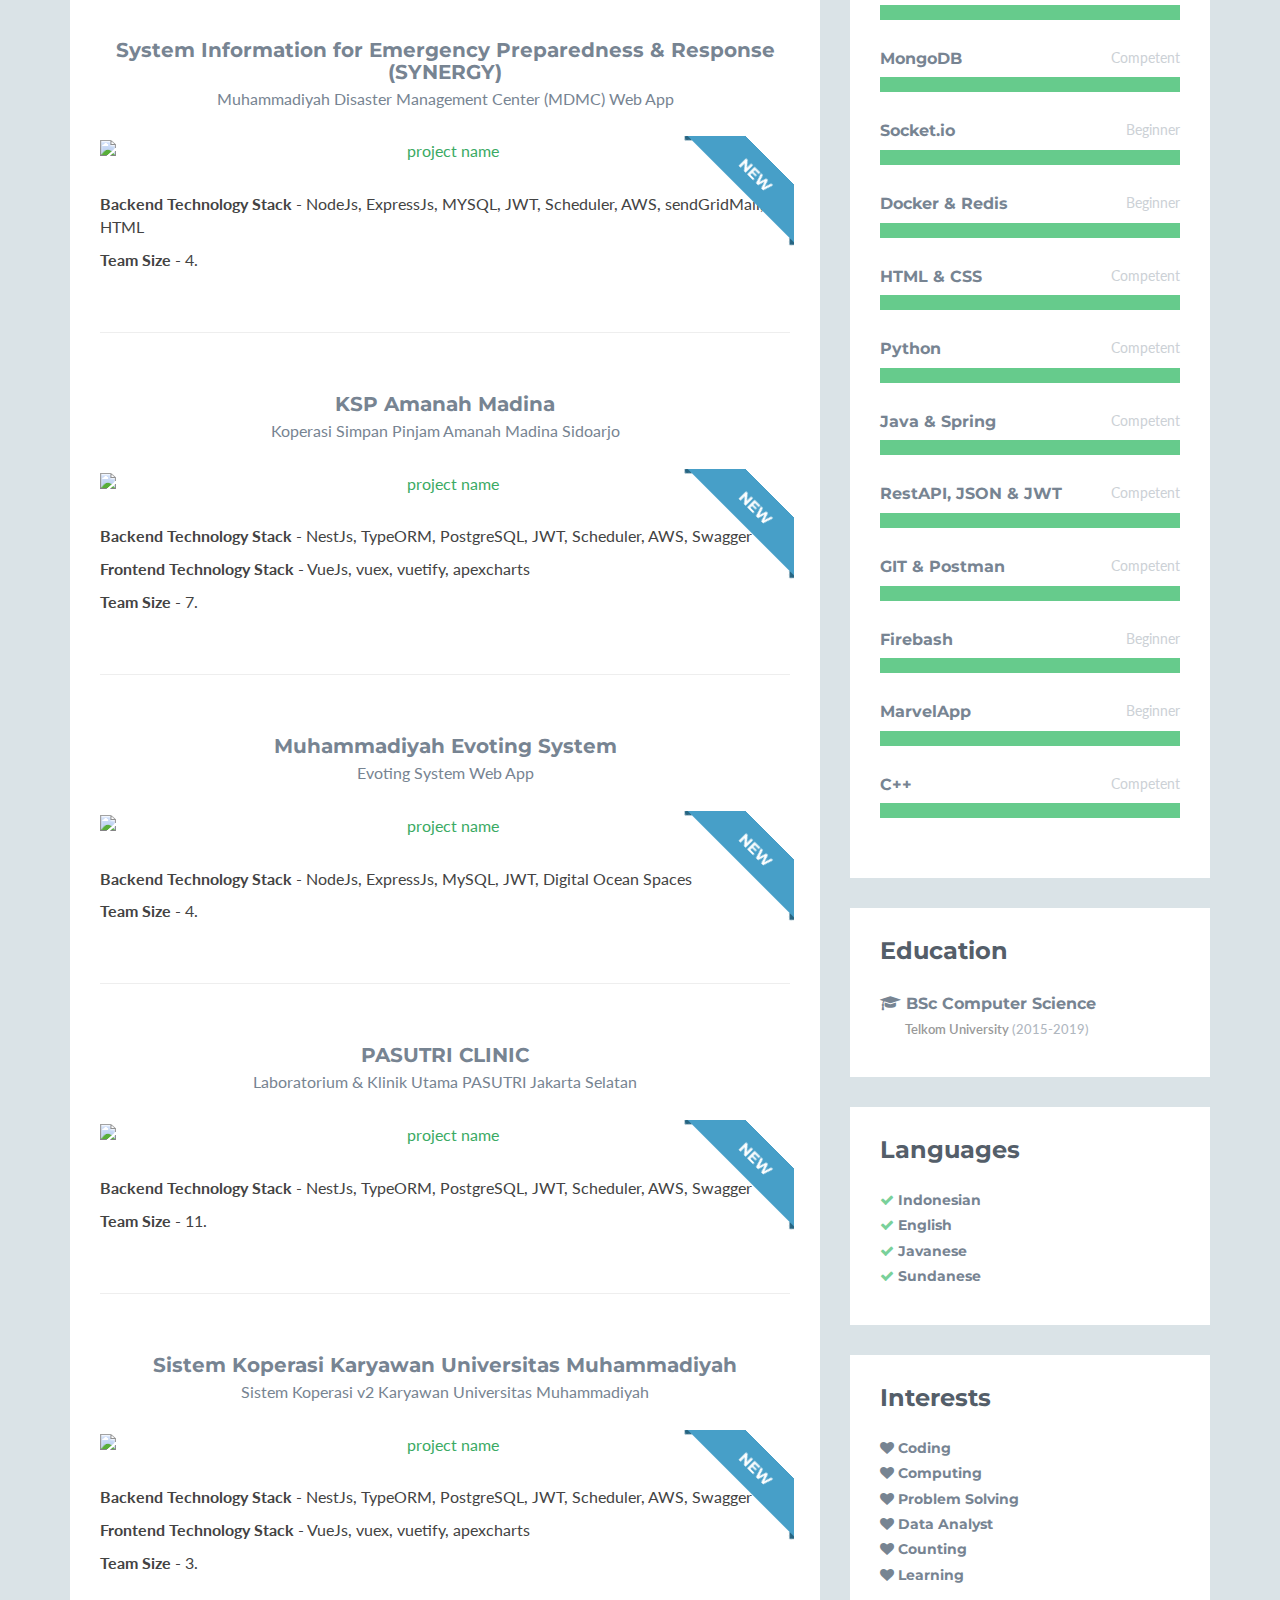
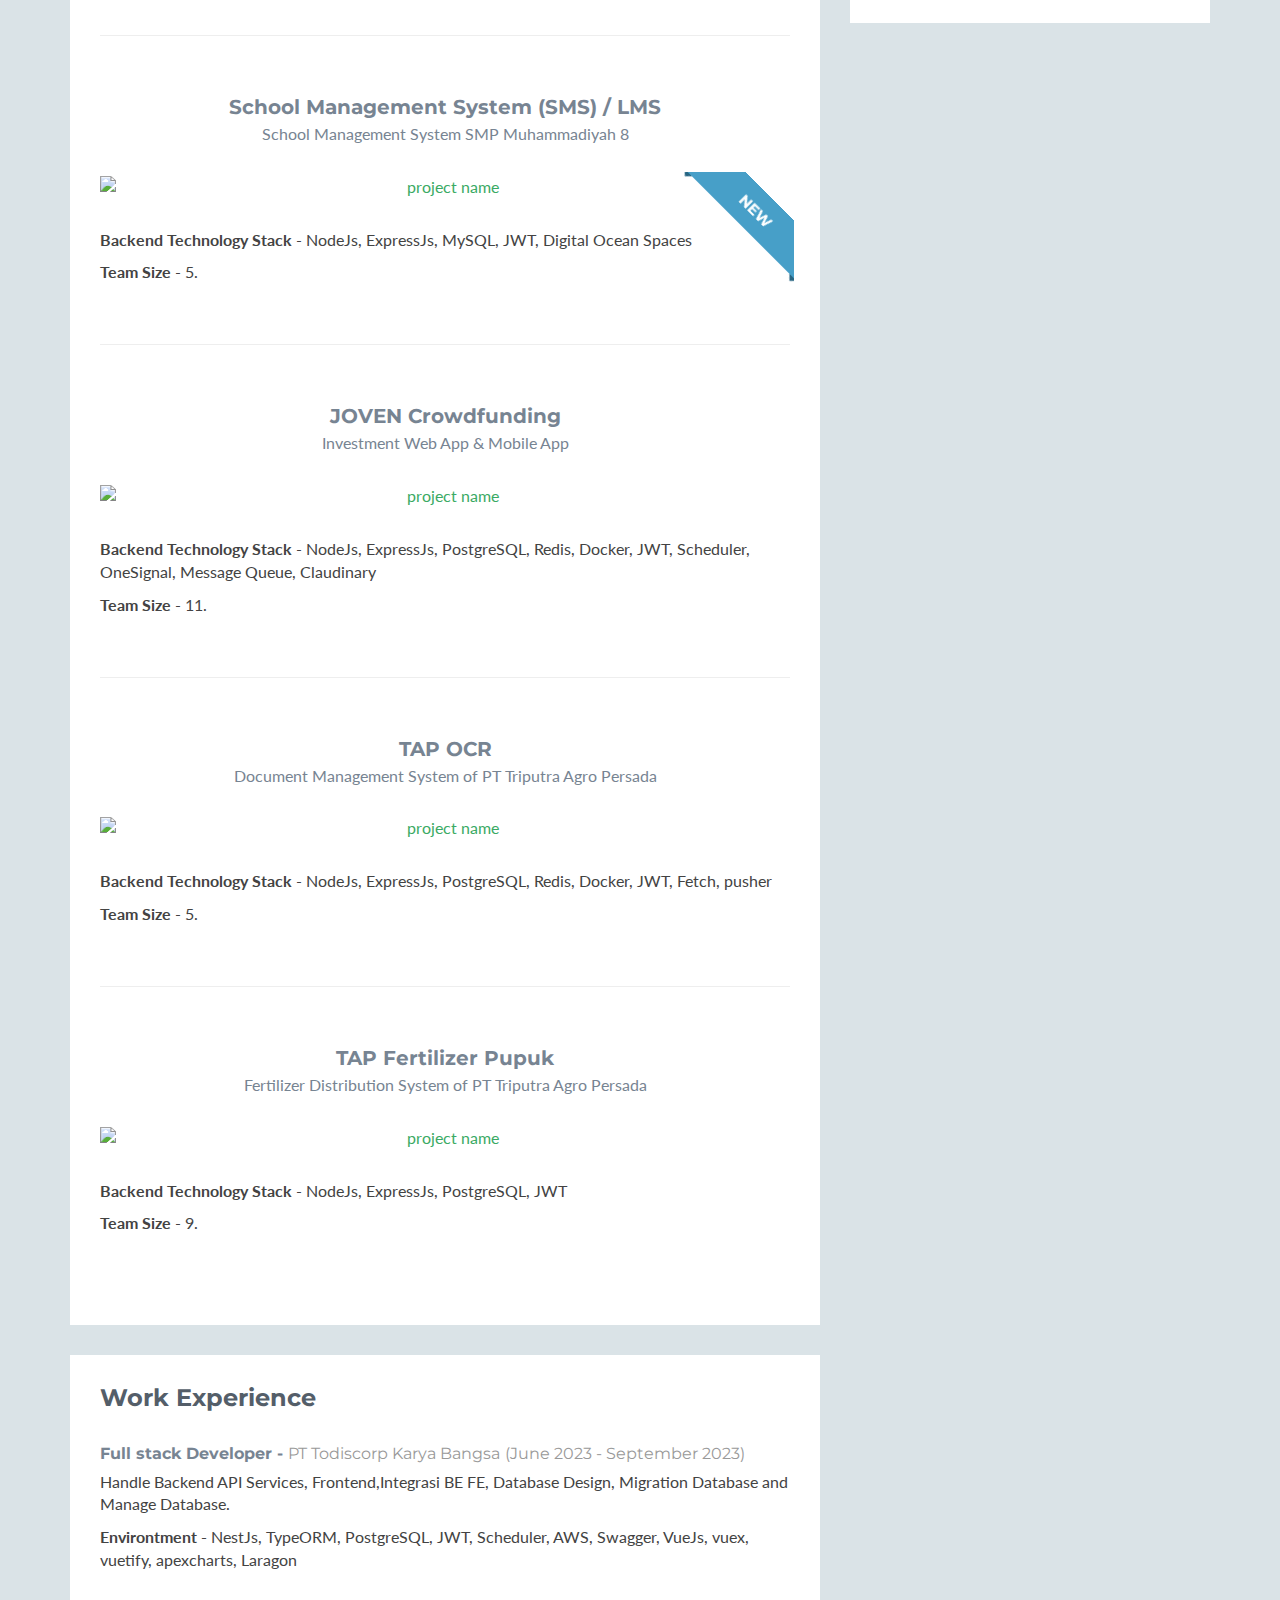
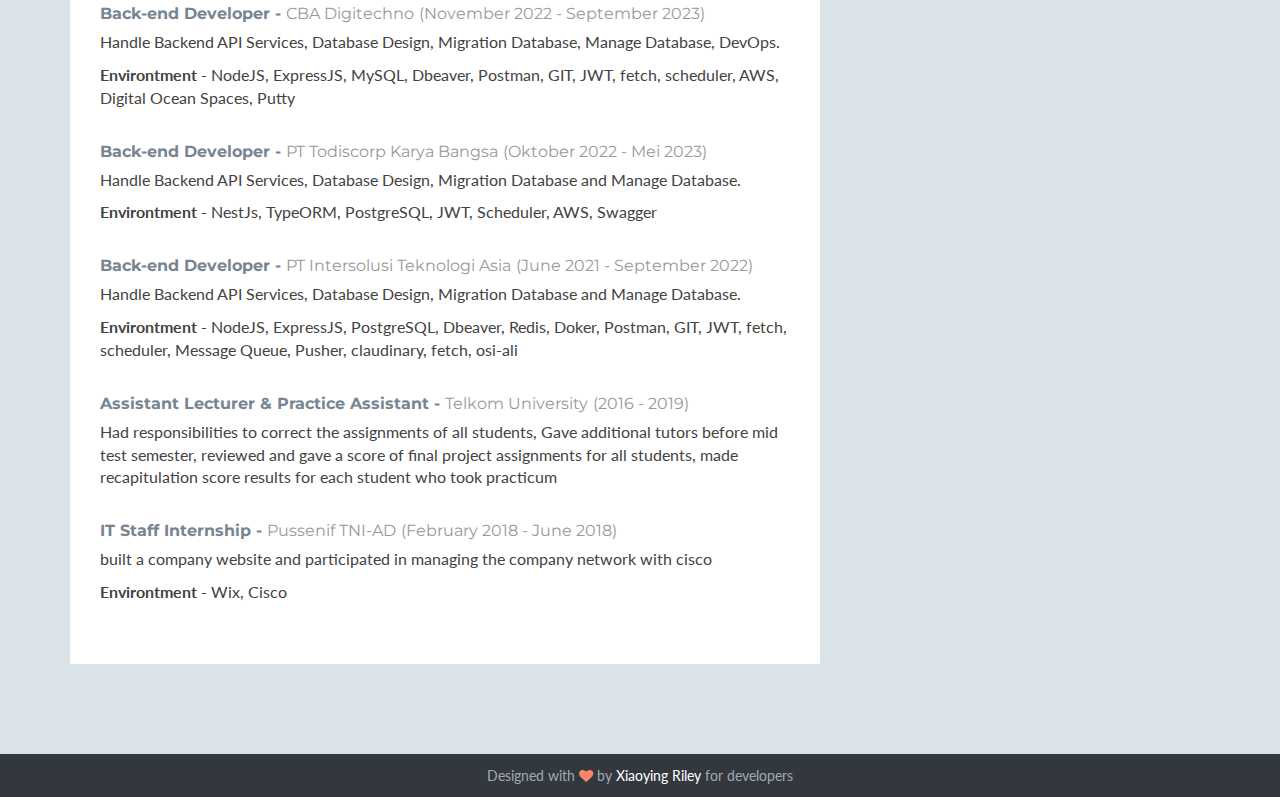
==== commit 493eda3a: "update" ====
--- a/index.html
+++ b/index.html
@@ -11,7 +11,7 @@
     <meta charset="utf-8">
     <meta http-equiv="X-UA-Compatible" content="IE=edge">
     <meta name="viewport" content="width=device-width, initial-scale=1.0">
-    <meta name="description" content="Backend Engineer / Backend Developer">
+    <meta name="description" content="Backend / jr.Fullstack Developer">
     <meta name="author" content="Xiaoying Riley at 3rd Wave Media">
     <link rel="shortcut icon" href="norma.ico">
     <link href='http://fonts.googleapis.com/css?family=Lato:300,400,300italic,400italic' rel='stylesheet'
@@ -135,10 +135,36 @@
                     <div class="section-inner">
                         <h2 class="heading">Projects</h2>
                         <div class="content">
-
-                            <div class="item featured text-center">
-                                <h3 class="title"><a
-                                    href="https://mdmc.cba-digitechno.com/"
+<!-- https://mdmc.cba-digitechno.com/ -->
+
+                            <div class="item featured text-center">
+                                <h3 class="title"><a
+                                        target="_blank">Iroiro Station </a></h3>
+                                <p class="summary">Marketplace Web Apps</p>
+                                <div class="featured-image">
+                                    <a 
+                                        target="_blank">
+                                        <img class="img-responsive project-image"
+                                            src="assets/images/projects/iro-iro.jpg" alt="project name" />
+                                    </a>
+                                    <div class="ribbon">
+                                        <div class="text">New</div>
+                                    </div>
+                                </div>
+
+                                <div class="desc text-left">
+                                    <p><b>Backend Technology Stack</b> - NodeJs, ExpressJs, MongoDB, Mongose, socket.io ,JWT, Scheduler, AWS, nodemailer, HTML </p>
+                                    <p><b>Frontend Technology Stack</b> - NextJS, ReactJS, TailwindCSS </p>
+                                    <p><b>Team Size</b> - 3.</p>
+                                </div>
+                                <!--//desc-->
+                            </div>
+
+                            <hr class="divider" />
+
+                            <div class="item featured text-center">
+                                <h3 class="title"><a
+                                    href="http://103.19.182.21:8080/"
                                         target="_blank">System Information for Emergency Preparedness & Response (SYNERGY) </a></h3>
                                 <p class="summary">Muhammadiyah Disaster Management Center (MDMC) Web App</p>
                                 <div class="featured-image">
@@ -432,7 +458,7 @@
                                 <li><i class="fa fa-envelope-o"></i><span class="sr-only">Email:</span><a
                                         href="mailto:norma.rosita.damayanthi.16@gmail.com" title="Mail to norma.rosita.damayanthi.16@gmail.com">email</a></li>
                                 <li><i class="fa fa-file-pdf-o"></i><span class="sr-only">Resume:</span><a
-                                        href="https://drive.google.com/file/d/1xwCpAlBKUbOxKGLOiyhuWYwP_RIyTGsf/view?usp=sharing" title="Download CV in pdf" target="_blank">Download CV</a></li>
+                                        href="https://drive.google.com/file/d/1sTveaH2kwolpAoOl6phmEfKUIZj6yeP1/view?usp=sharing" title="Download CV in pdf" target="_blank">Download CV</a></li>
                             </ul>
                         </div>
                         <!--//content-->
@@ -480,7 +506,7 @@
                                 </div>
 
                                 <div class="item">
-                                    <h3 class="level-title">Next Js<span class="level-label"
+                                    <h3 class="level-title">Next Js &amp; ReactJS <span class="level-label"
                                             data-toggle="tooltip" data-placement="left" data-animation="true"
                                             title="You can use the tooltip to add more info...">Beginner</span></h3>
                                     <div class="level-bar">
@@ -504,6 +530,24 @@
                                             class="level-label">Competent</span></h3>
                                     <div class="level-bar">
                                         <div class="level-bar-inner" data-level="80%">
+                                        </div>
+                                    </div>
+                                    <!--//level-bar-->
+                                </div>
+                                <div class="item">
+                                    <h3 class="level-title">MongoDB<span
+                                            class="level-label">Competent</span></h3>
+                                    <div class="level-bar">
+                                        <div class="level-bar-inner" data-level="50%">
+                                        </div>
+                                    </div>
+                                    <!--//level-bar-->
+                                </div>
+                                <div class="item">
+                                    <h3 class="level-title">Socket.io<span
+                                            class="level-label">Beginner</span></h3>
+                                    <div class="level-bar">
+                                        <div class="level-bar-inner" data-level="50%">
                                         </div>
                                     </div>
                                     <!--//level-bar-->
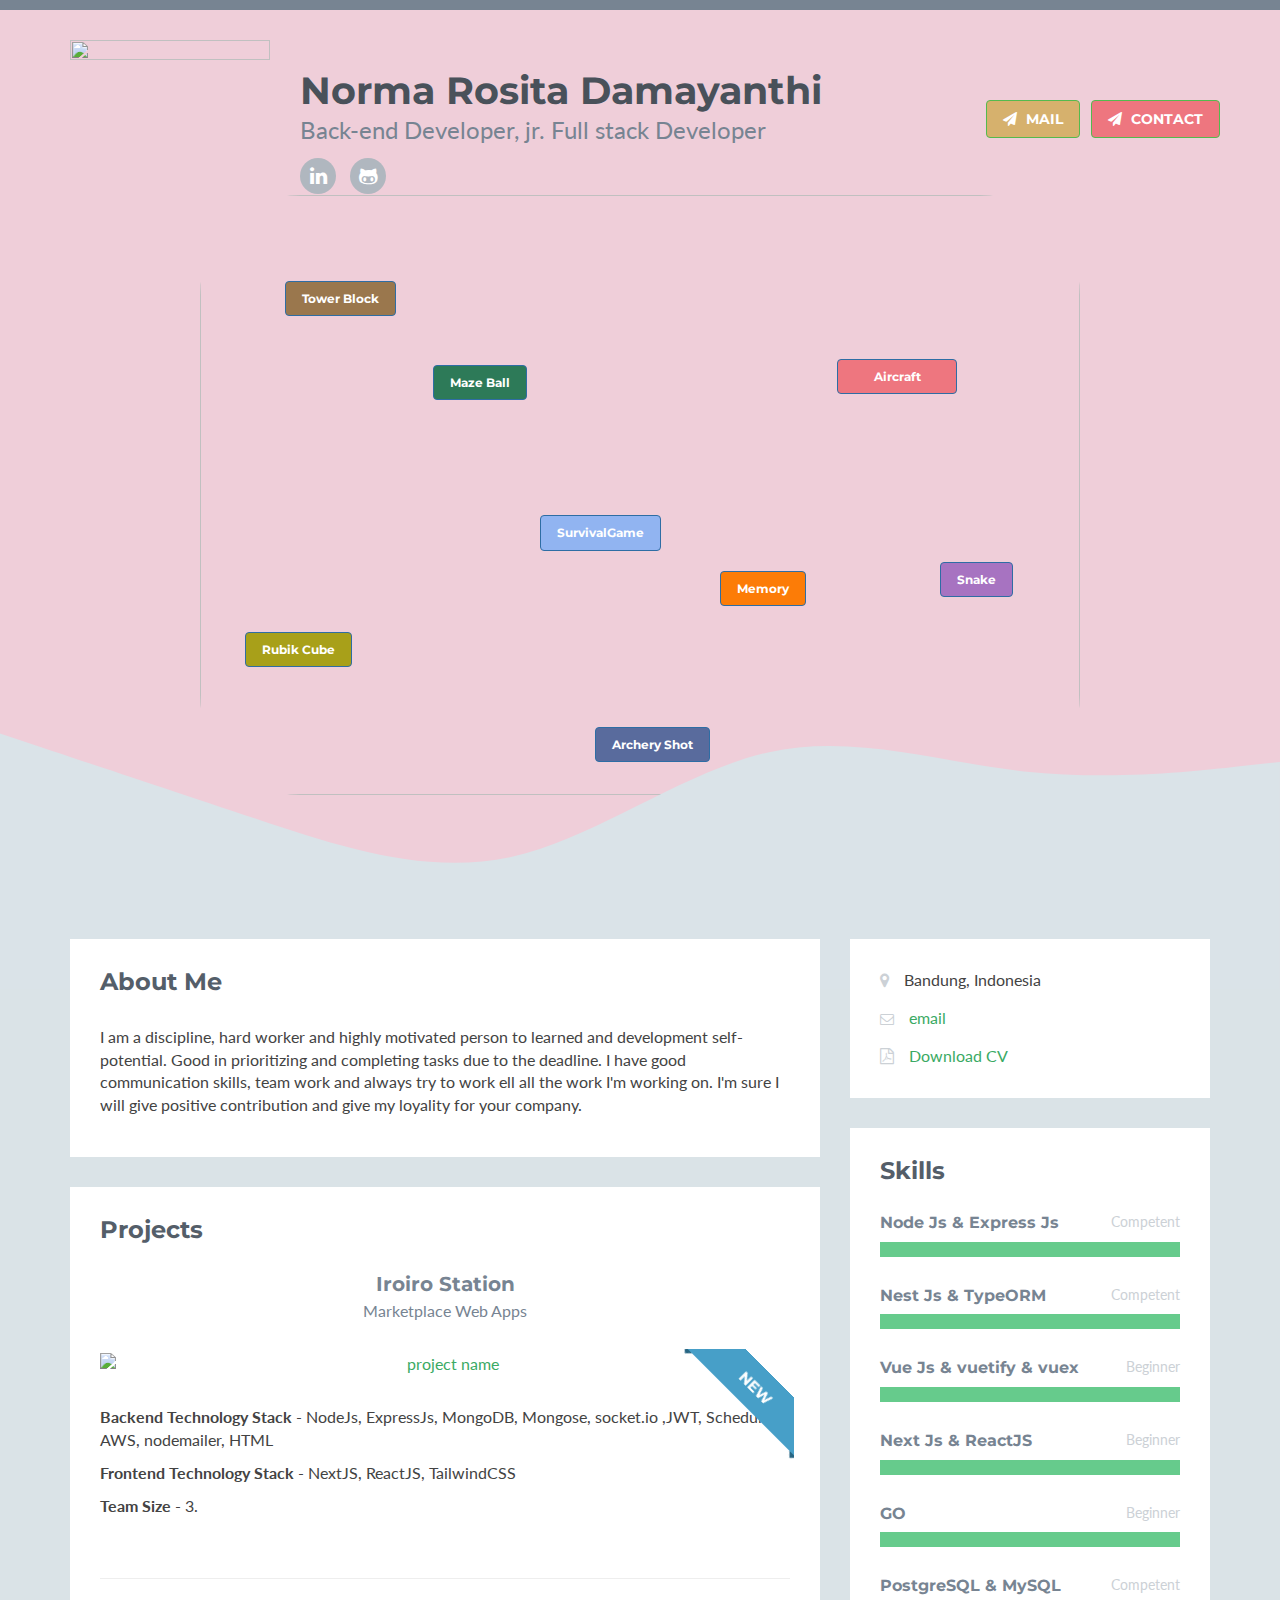
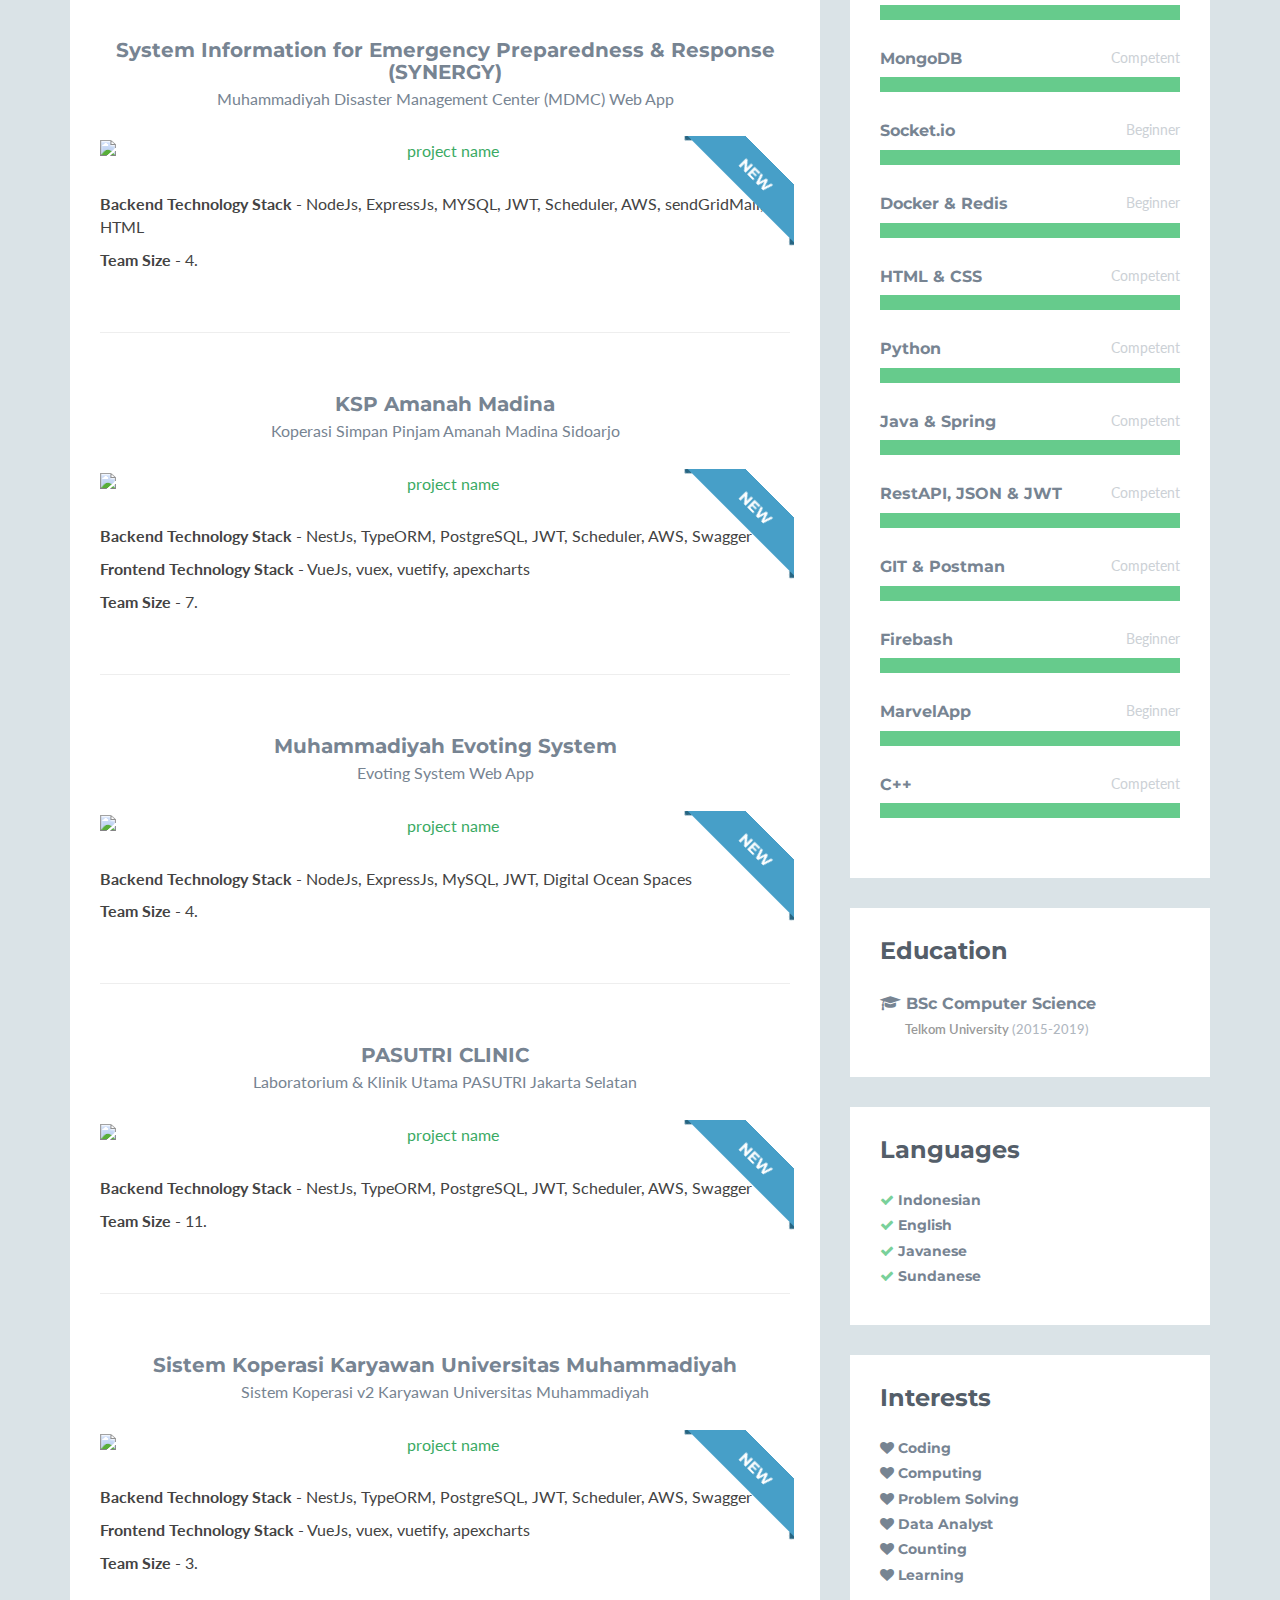
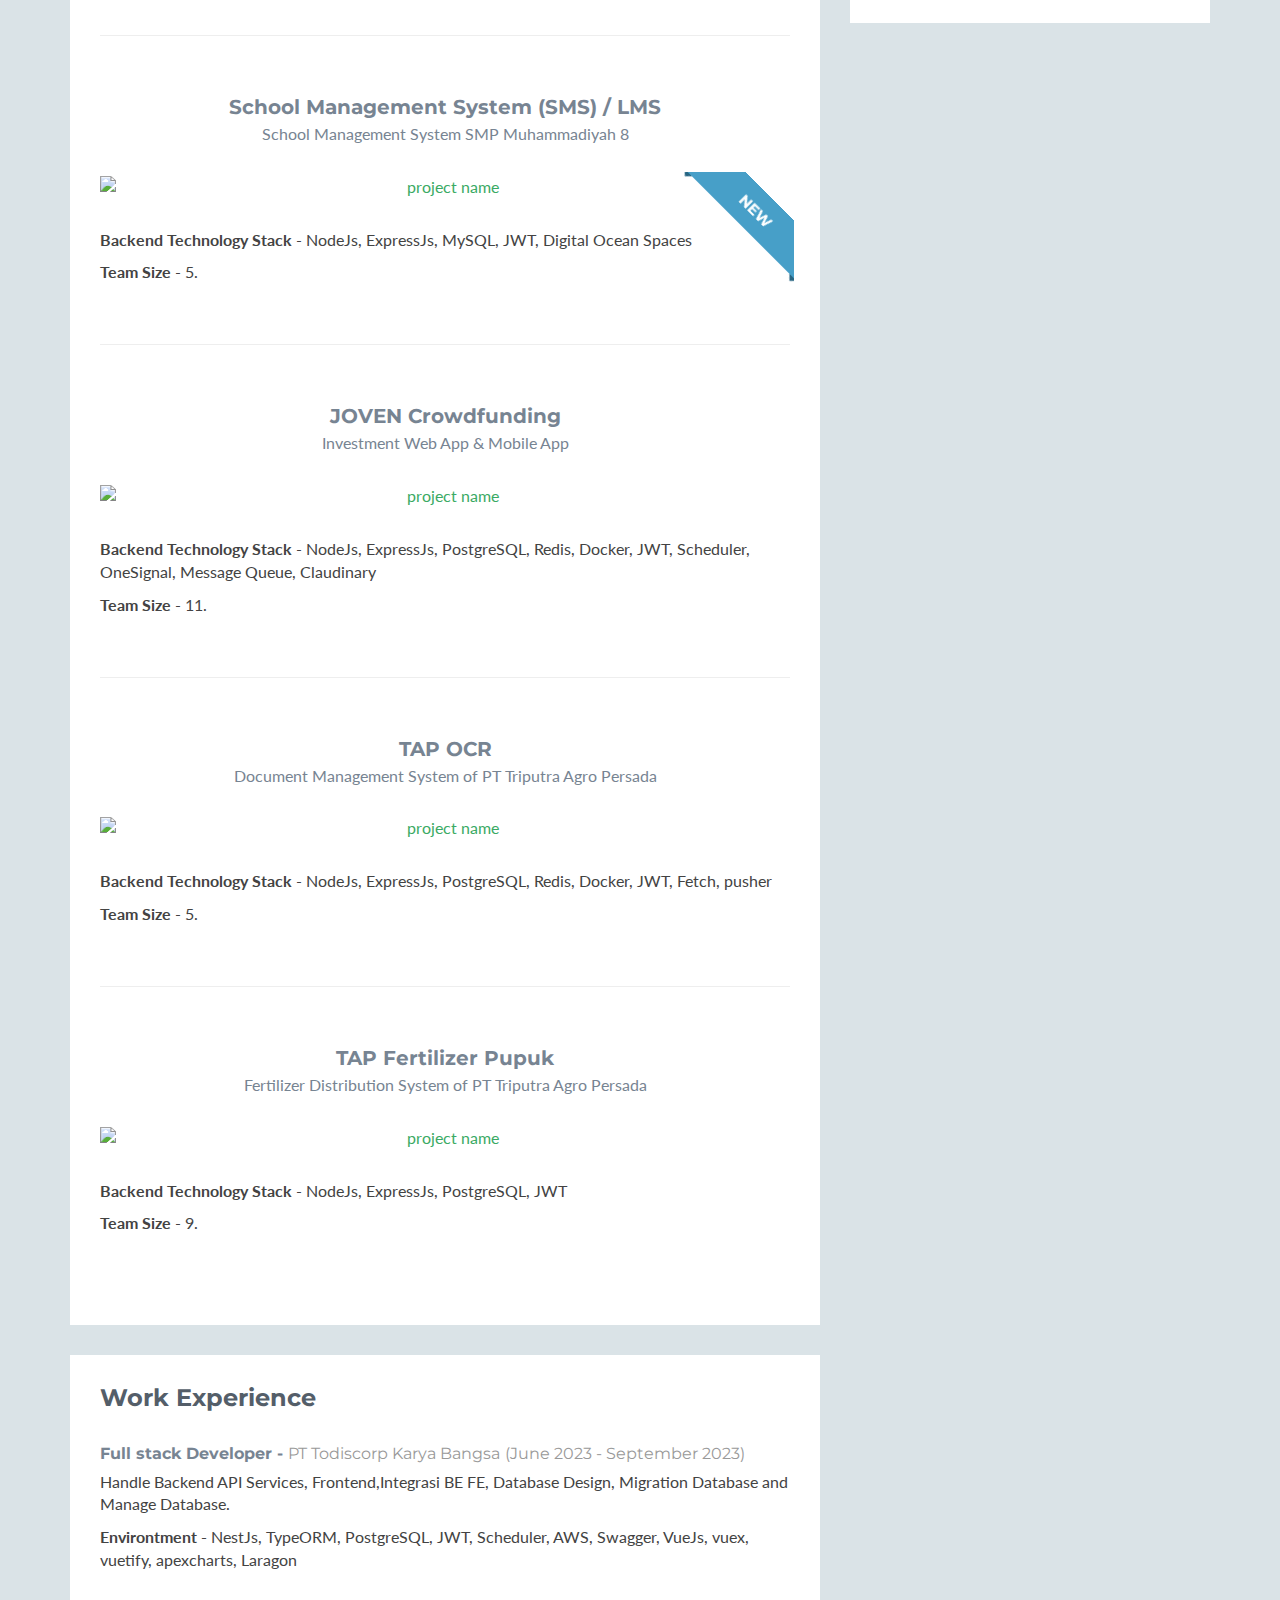
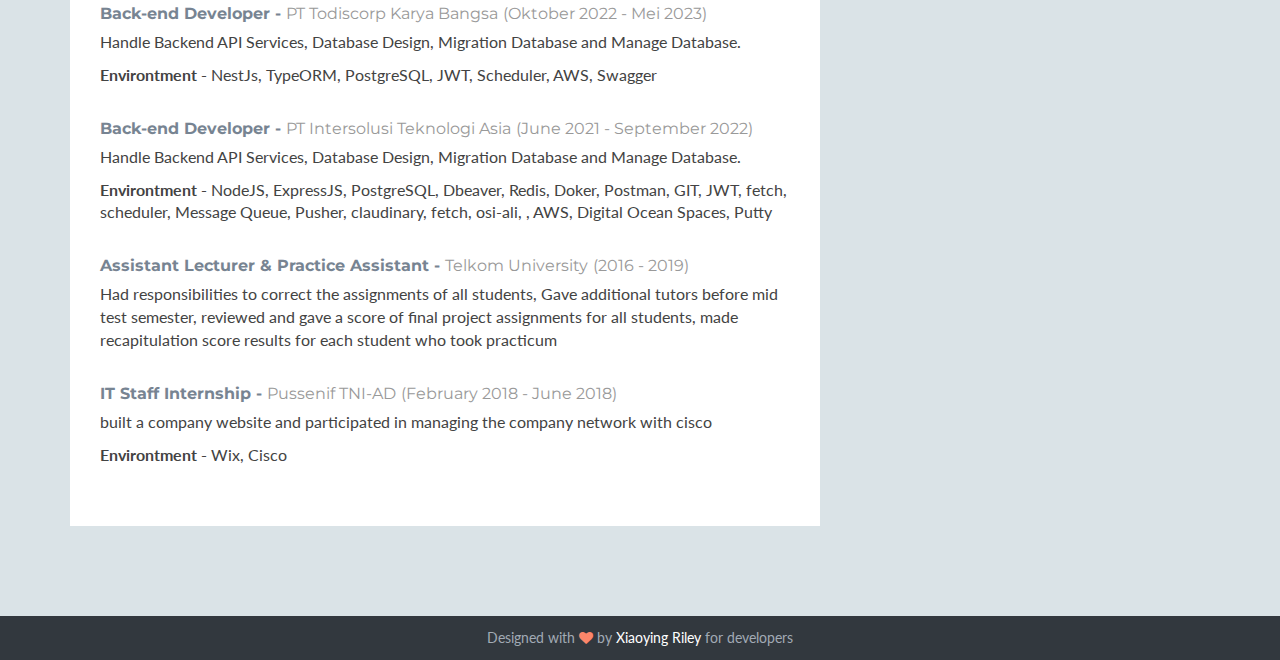
==== commit f64243a6: "update" ====
--- a/index.html
+++ b/index.html
@@ -405,11 +405,11 @@
                                 <p>Handle Backend API Services, Frontend,Integrasi BE FE, Database Design, Migration Database and Manage Database.</p>
                                 <p><b>Environtment -</b> NestJs, TypeORM, PostgreSQL, JWT, Scheduler, AWS, Swagger, VueJs, vuex, vuetify, apexcharts, Laragon </p>
                             </div>
-                            <div class="item">
+                            <!-- <div class="item">
                                 <h3 class="title">Back-end Developer - <span class="place"><a href="#">CBA Digitechno</a></span> <span class="year">(November 2022 - September 2023)</span></h3>
                                 <p>Handle Backend API Services, Database Design, Migration Database, Manage Database, DevOps.</p>
                                 <p><b>Environtment -</b> NodeJS, ExpressJS, MySQL, Dbeaver, Postman, GIT, JWT, fetch, scheduler, AWS, Digital Ocean Spaces, Putty</p>
-                            </div>
+                            </div> -->
                             <div class="item">
                                 <h3 class="title">Back-end Developer - <span class="place"><a href="#">PT Todiscorp Karya Bangsa</a></span> <span class="year">(Oktober 2022 - Mei 2023)</span></h3>
                                 <p>Handle Backend API Services, Database Design, Migration Database and Manage Database.</p>
@@ -418,7 +418,7 @@
                             <div class="item">
                                 <h3 class="title">Back-end Developer - <span class="place"><a href="#">PT Intersolusi Teknologi Asia</a></span> <span class="year">(June 2021 - September 2022)</span></h3>
                                 <p>Handle Backend API Services, Database Design, Migration Database and Manage Database.</p>
-                                <p><b>Environtment -</b> NodeJS, ExpressJS, PostgreSQL, Dbeaver, Redis, Doker, Postman, GIT, JWT, fetch, scheduler, Message Queue, Pusher, claudinary, fetch, osi-ali</p>
+                                <p><b>Environtment -</b> NodeJS, ExpressJS, PostgreSQL, Dbeaver, Redis, Doker, Postman, GIT, JWT, fetch, scheduler, Message Queue, Pusher, claudinary, fetch, osi-ali, , AWS, Digital Ocean Spaces, Putty</p>
                             </div>
                             <!--//item-->
                             <div class="item">
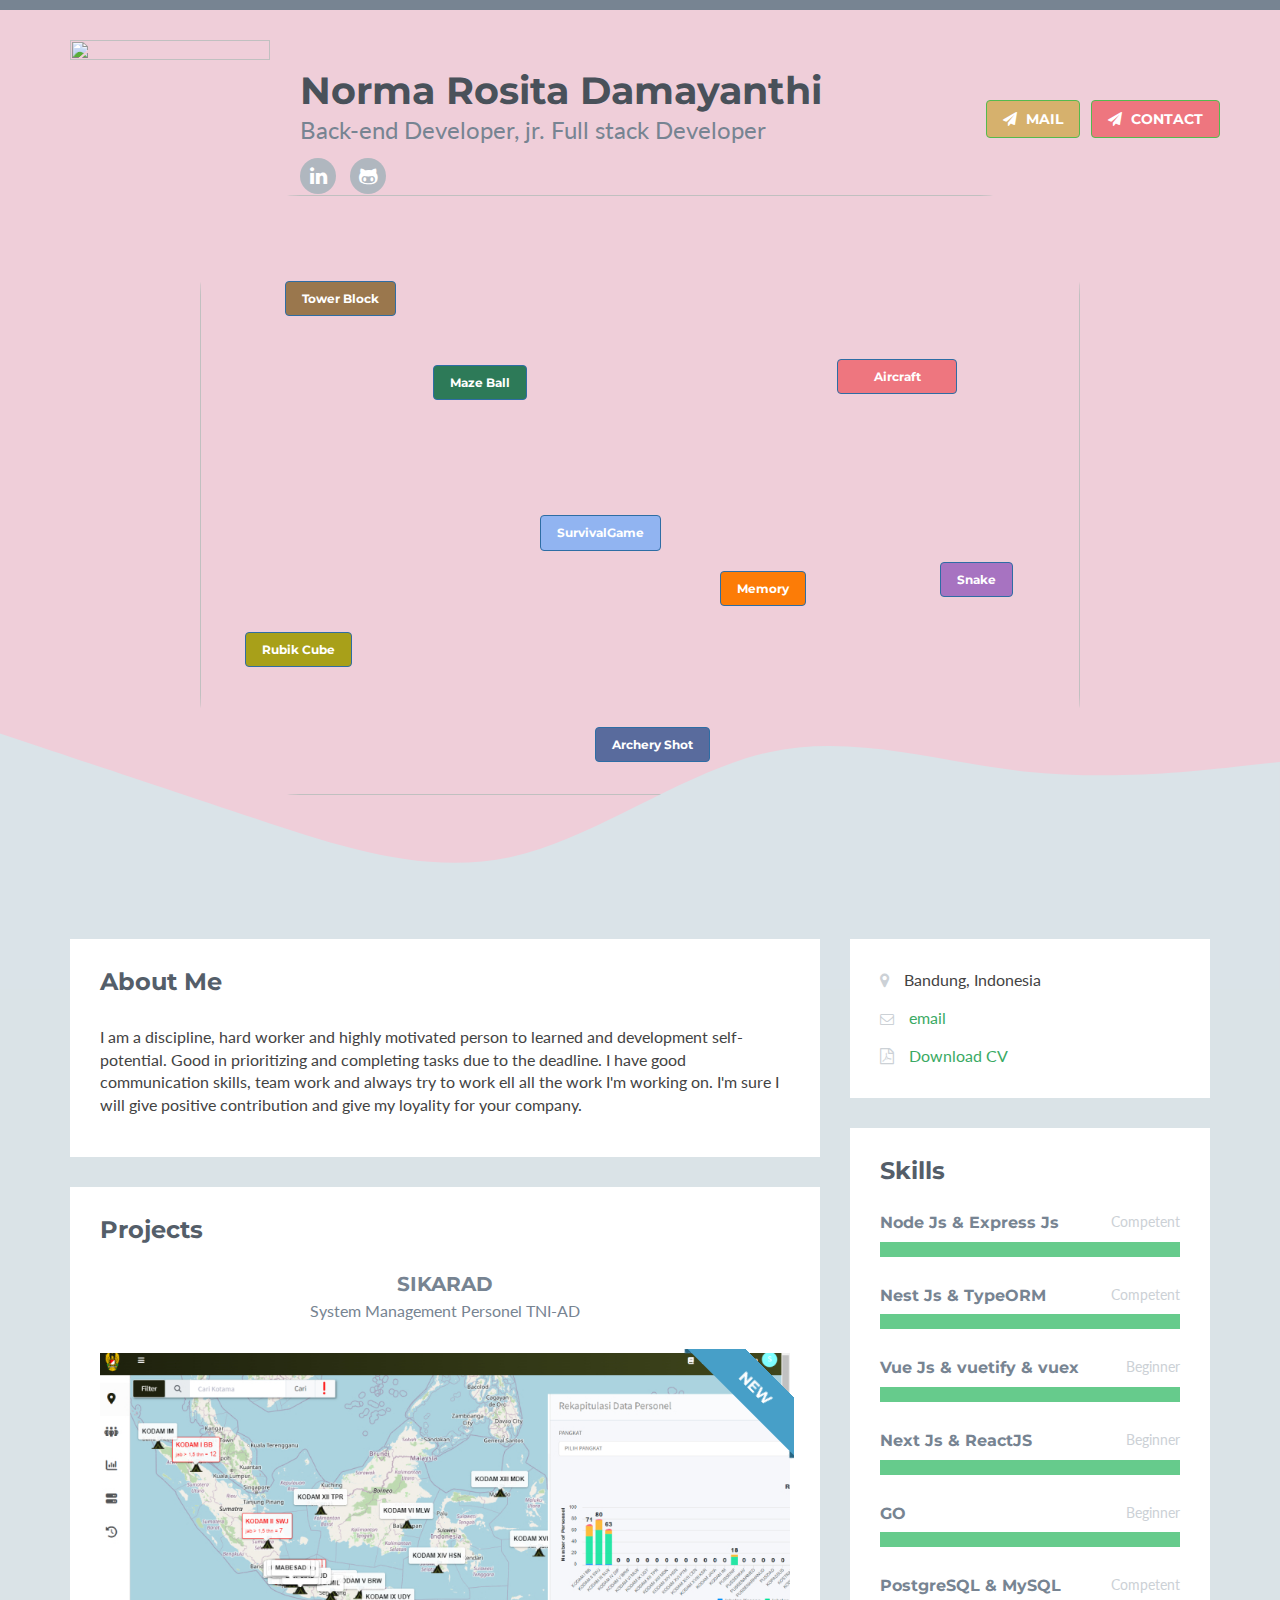
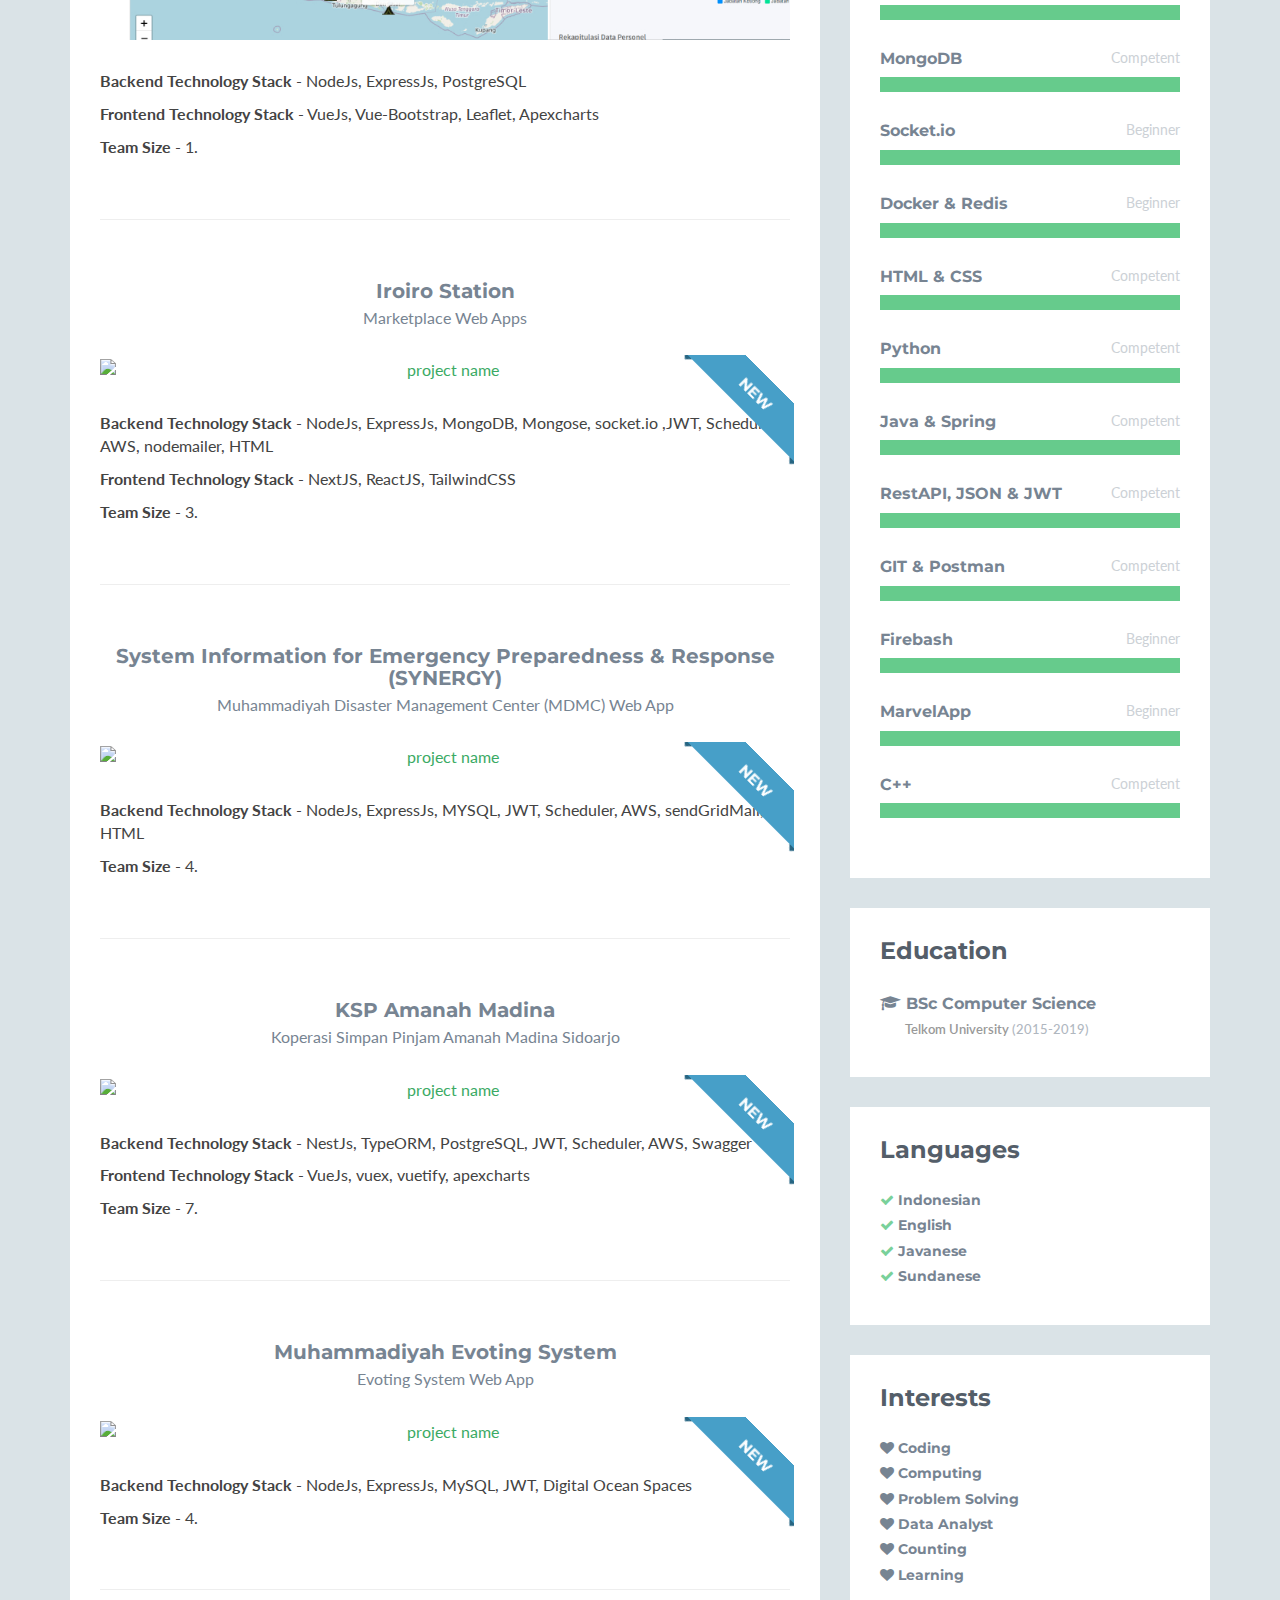
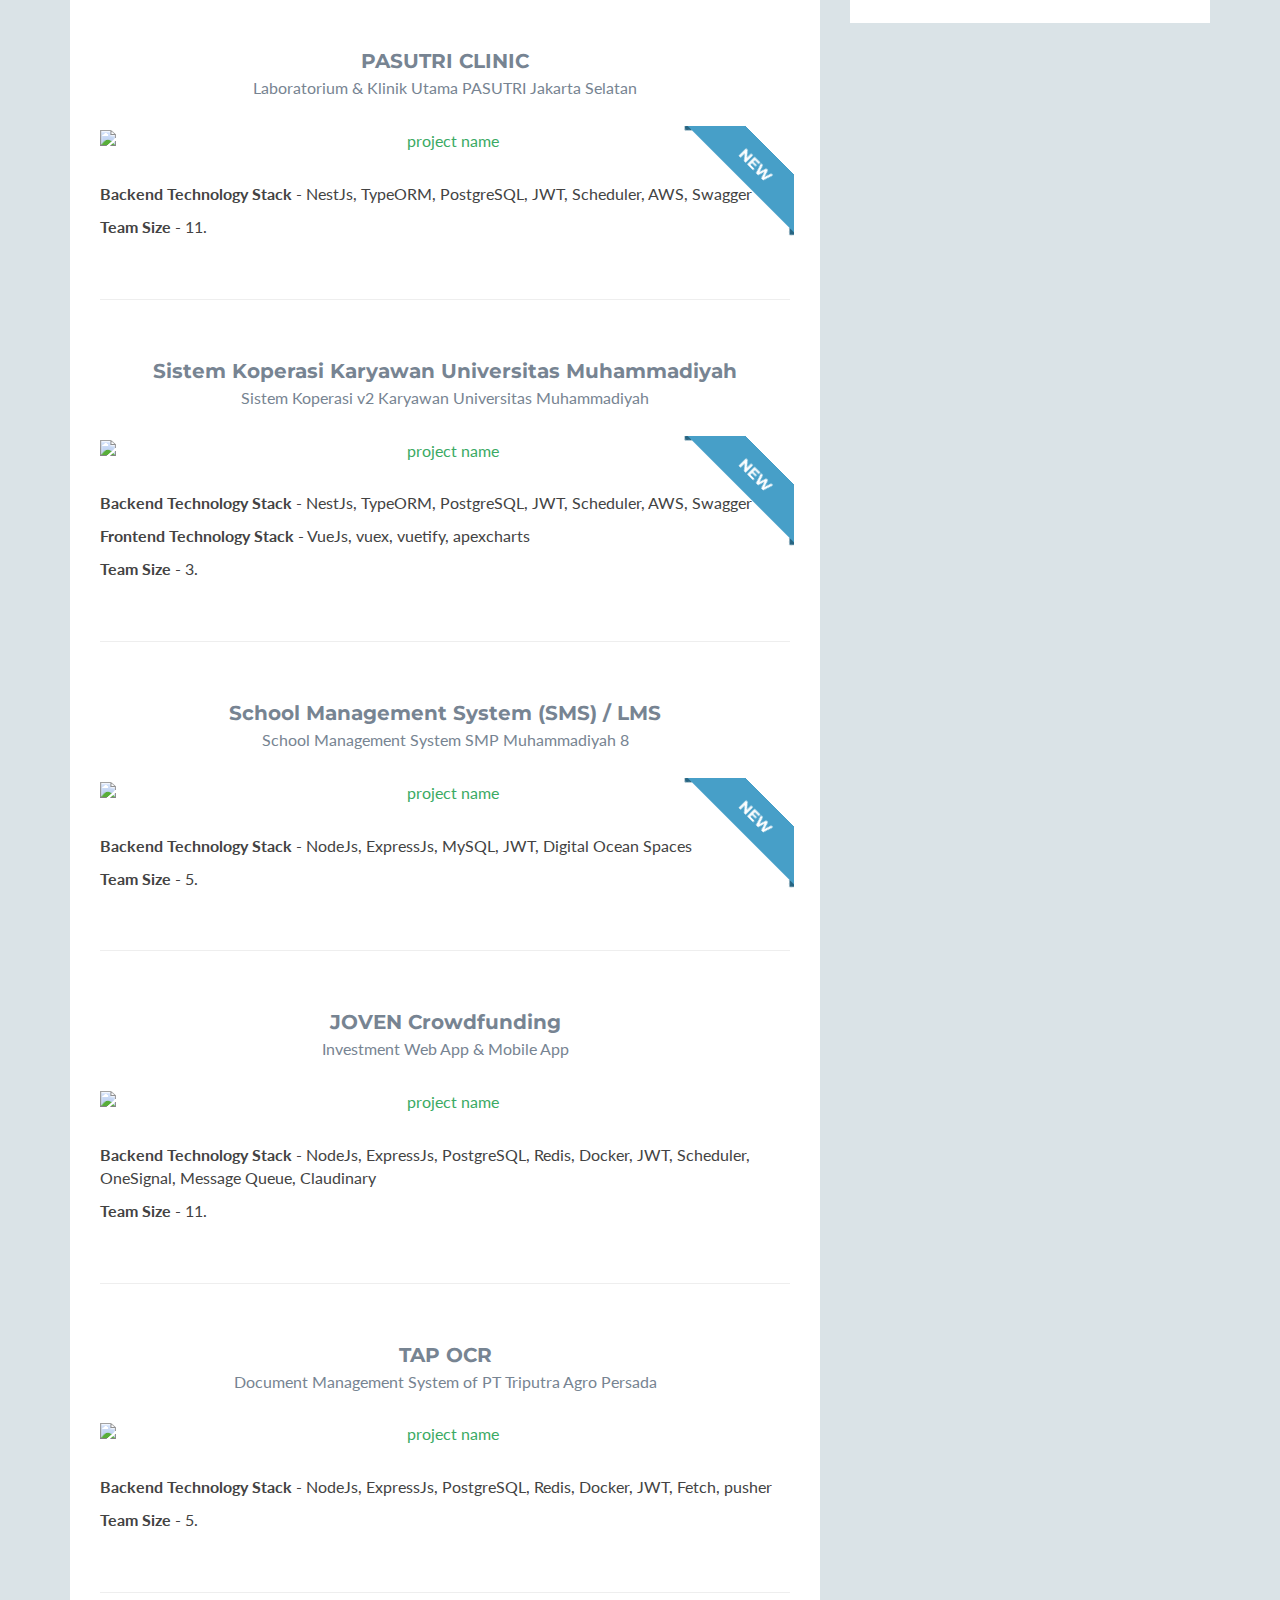
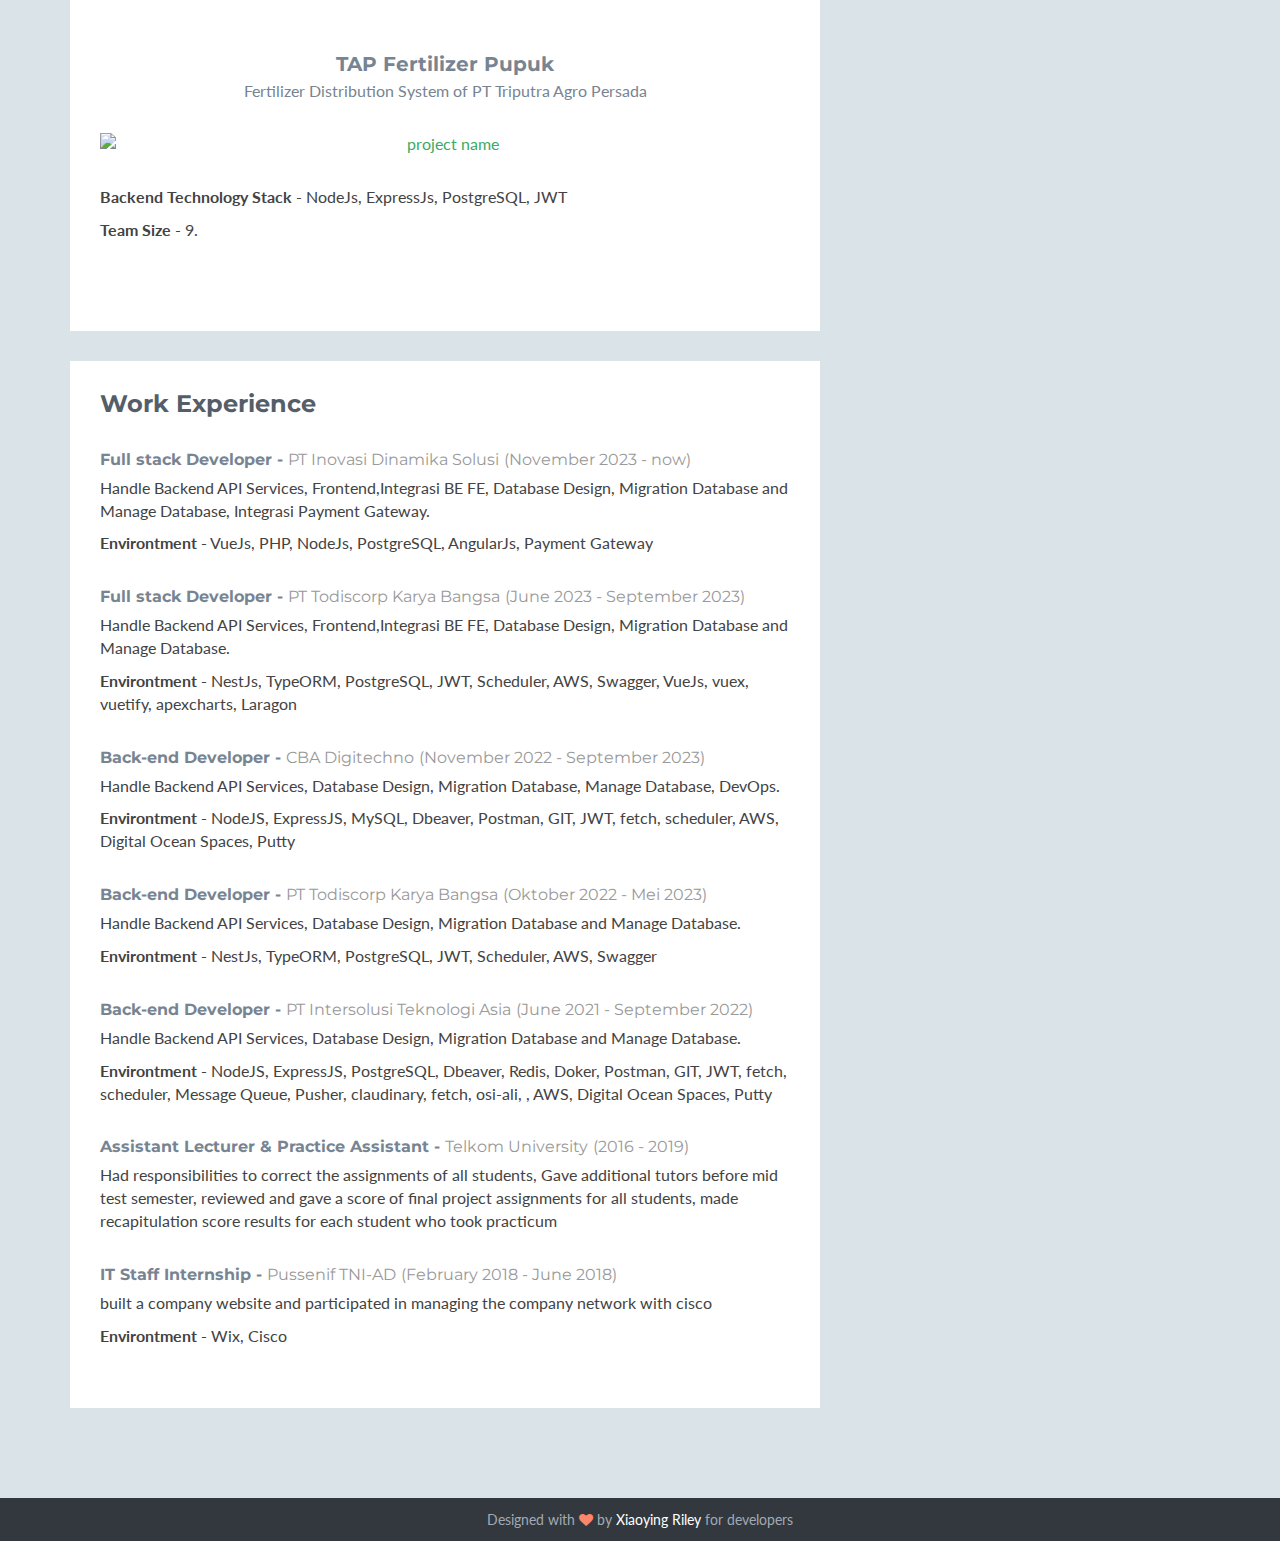
==== commit 6f68f15b: "update cv" ====
--- a/index.html
+++ b/index.html
@@ -135,11 +135,33 @@
                     <div class="section-inner">
                         <h2 class="heading">Projects</h2>
                         <div class="content">
-<!-- https://mdmc.cba-digitechno.com/ -->
-
-                            <div class="item featured text-center">
-                                <h3 class="title"><a
-                                        target="_blank">Iroiro Station </a></h3>
+
+                            <div class="item featured text-center">
+                                <h3 class="title">SIKARAD</h3>
+                                <p class="summary">System Management Personel TNI-AD</p>
+                                <div class="featured-image">
+                                    <a 
+                                        target="_blank">
+                                        <img class="img-responsive project-image"
+                                            src="assets/images/projects/sikarad.jpg" alt="project name" />
+                                    </a>
+                                    <div class="ribbon">
+                                        <div class="text">New</div>
+                                    </div>
+                                </div>
+
+                                <div class="desc text-left">
+                                    <p><b>Backend Technology Stack</b> - NodeJs, ExpressJs, PostgreSQL </p>
+                                    <p><b>Frontend Technology Stack</b> - VueJs, Vue-Bootstrap, Leaflet, Apexcharts</p>
+                                    <p><b>Team Size</b> - 1.</p>
+                                </div>
+                                <!--//desc-->
+                            </div>
+
+                            <hr class="divider" />
+
+                            <div class="item featured text-center">
+                                <h3 class="title">Iroiro Station</h3>
                                 <p class="summary">Marketplace Web Apps</p>
                                 <div class="featured-image">
                                     <a 
@@ -163,9 +185,7 @@
                             <hr class="divider" />
 
                             <div class="item featured text-center">
-                                <h3 class="title"><a
-                                    href="http://103.19.182.21:8080/"
-                                        target="_blank">System Information for Emergency Preparedness & Response (SYNERGY) </a></h3>
+                                <h3 class="title">System Information for Emergency Preparedness & Response (SYNERGY)</h3>
                                 <p class="summary">Muhammadiyah Disaster Management Center (MDMC) Web App</p>
                                 <div class="featured-image">
                                     <a 
@@ -188,9 +208,7 @@
                             <hr class="divider" />
 
                             <div class="item featured text-center">
-                                <h3 class="title"><a
-                                    href="https://ksp.todiscorp.com/"
-                                        target="_blank">KSP Amanah Madina</a></h3>
+                                <h3 class="title">KSP Amanah Madina</h3>
                                 <p class="summary">Koperasi Simpan Pinjam Amanah Madina Sidoarjo</p>
                                 <div class="featured-image">
                                     <a 
@@ -214,9 +232,7 @@
                             <hr class="divider" />
 
                             <div class="item featured text-center">
-                                <h3 class="title"><a
-                                    href="http://evoting.musyda.com/"
-                                        target="_blank">Muhammadiyah Evoting System</a></h3>
+                                <h3 class="title">Muhammadiyah Evoting System</h3>
                                 <p class="summary">Evoting System Web App</p>
                                 <div class="featured-image">
                                     <a 
@@ -239,9 +255,7 @@
                             <hr class="divider" />
 
                             <div class="item featured text-center">
-                                <h3 class="title"><a
-                                    href="https://clinic.pasutri.todiscorp.com/"
-                                        target="_blank">PASUTRI CLINIC</a></h3>
+                                <h3 class="title">PASUTRI CLINIC</h3>
                                 <p class="summary">Laboratorium & Klinik Utama PASUTRI Jakarta Selatan</p>
                                 <div class="featured-image">
                                     <a 
@@ -264,9 +278,7 @@
                             <hr class="divider" />
 
                             <div class="item featured text-center">
-                                <h3 class="title"><a
-                                    href="https://kspv2.todiscorp.com/"
-                                        target="_blank">Sistem Koperasi Karyawan Universitas Muhammadiyah</a></h3>
+                                <h3 class="title">Sistem Koperasi Karyawan Universitas Muhammadiyah</h3>
                                 <p class="summary">Sistem Koperasi v2 Karyawan Universitas Muhammadiyah</p>
                                 <div class="featured-image">
                                     <a 
@@ -290,9 +302,7 @@
                             <hr class="divider" />
 
                             <div class="item featured text-center">
-                                <h3 class="title"><a
-                                    href="https://lms.cba-digitechno.com/"
-                                        target="_blank">School Management System (SMS) / LMS</a></h3>
+                                <h3 class="title">School Management System (SMS) / LMS</h3>
                                 <p class="summary">School Management System SMP Muhammadiyah 8</p>
                                 <div class="featured-image">
                                     <a 
@@ -315,9 +325,7 @@
                             <hr class="divider" />
 
                             <div class="item featured text-center">
-                                <h3 class="title"><a
-                        
-                                        target="_blank">JOVEN Crowdfunding</a></h3>
+                                <h3 class="title">JOVEN Crowdfunding</h3>
                                 <p class="summary">Investment Web App & Mobile App</p>
                                 <div class="featured-image">
                                     <a 
@@ -340,9 +348,7 @@
                             <hr class="divider" />
                             
                             <div class="item featured text-center">
-                                <h3 class="title"><a
-                                        
-                                        target="_blank">TAP OCR</a></h3>
+                                <h3 class="title">TAP OCR</h3>
                                 <p class="summary">Document Management System of PT Triputra Agro Persada</p>
                                 <div class="featured-image">
                                     <a 
@@ -366,9 +372,7 @@
                             <hr class="divider" />
                             
                              <div class="item featured text-center">
-                                <h3 class="title"><a
-                                        
-                                        target="_blank">TAP Fertilizer Pupuk</a></h3>
+                                <h3 class="title">TAP Fertilizer Pupuk</h3>
                                 <p class="summary">Fertilizer Distribution System of PT Triputra Agro Persada</p>
                                 <div class="featured-image">
                                     <a 
@@ -401,15 +405,20 @@
                         <h2 class="heading">Work Experience</h2>
                         <div class="content">
                             <div class="item">
+                                <h3 class="title">Full stack Developer - <span class="place"><a href="#">PT Inovasi Dinamika Solusi</a></span> <span class="year">(November 2023 - now)</span></h3>
+                                <p>Handle Backend API Services, Frontend,Integrasi BE FE, Database Design, Migration Database and Manage Database, Integrasi Payment Gateway.</p>
+                                <p><b>Environtment -</b> VueJs, PHP, NodeJs, PostgreSQL, AngularJs, Payment Gateway </p>
+                            </div>
+                            <div class="item">
                                 <h3 class="title">Full stack Developer - <span class="place"><a href="#">PT Todiscorp Karya Bangsa</a></span> <span class="year">(June 2023 - September 2023)</span></h3>
                                 <p>Handle Backend API Services, Frontend,Integrasi BE FE, Database Design, Migration Database and Manage Database.</p>
                                 <p><b>Environtment -</b> NestJs, TypeORM, PostgreSQL, JWT, Scheduler, AWS, Swagger, VueJs, vuex, vuetify, apexcharts, Laragon </p>
                             </div>
-                            <!-- <div class="item">
+                            <div class="item">
                                 <h3 class="title">Back-end Developer - <span class="place"><a href="#">CBA Digitechno</a></span> <span class="year">(November 2022 - September 2023)</span></h3>
                                 <p>Handle Backend API Services, Database Design, Migration Database, Manage Database, DevOps.</p>
                                 <p><b>Environtment -</b> NodeJS, ExpressJS, MySQL, Dbeaver, Postman, GIT, JWT, fetch, scheduler, AWS, Digital Ocean Spaces, Putty</p>
-                            </div> -->
+                            </div>
                             <div class="item">
                                 <h3 class="title">Back-end Developer - <span class="place"><a href="#">PT Todiscorp Karya Bangsa</a></span> <span class="year">(Oktober 2022 - Mei 2023)</span></h3>
                                 <p>Handle Backend API Services, Database Design, Migration Database and Manage Database.</p>
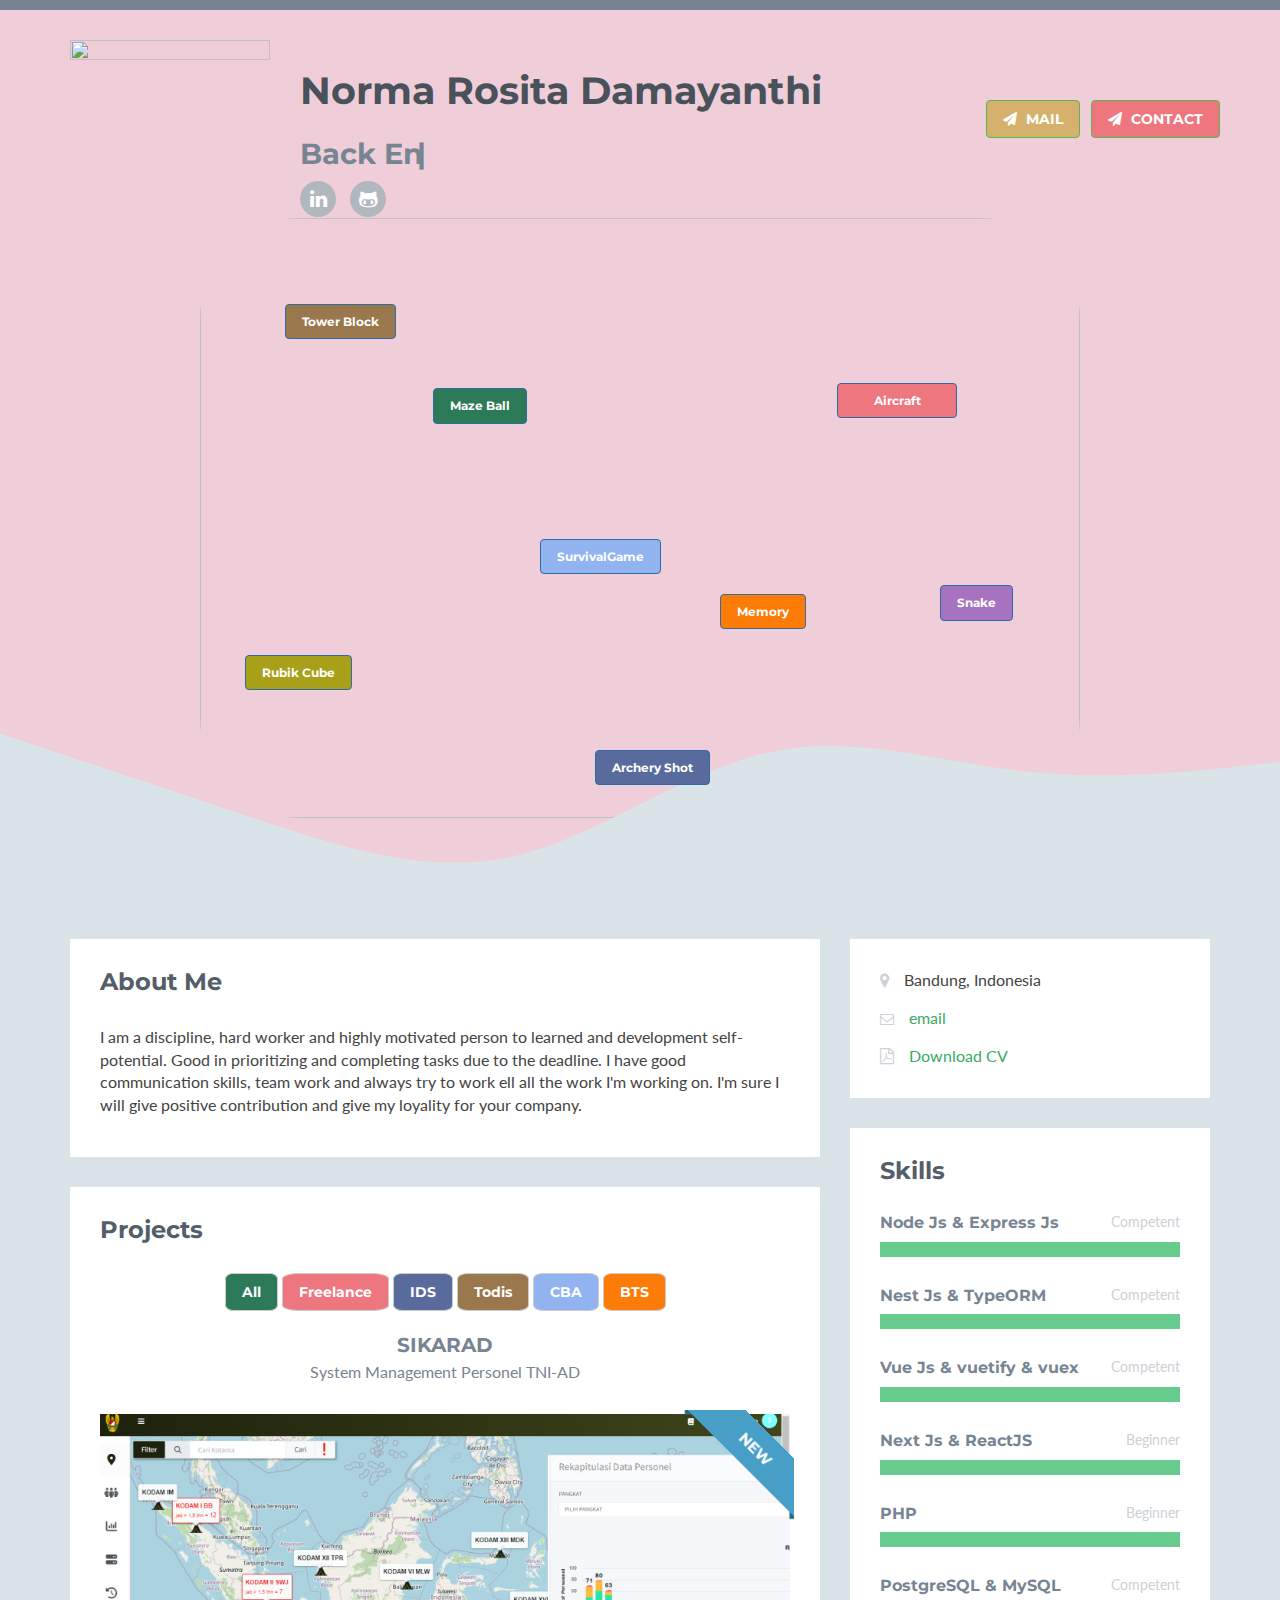
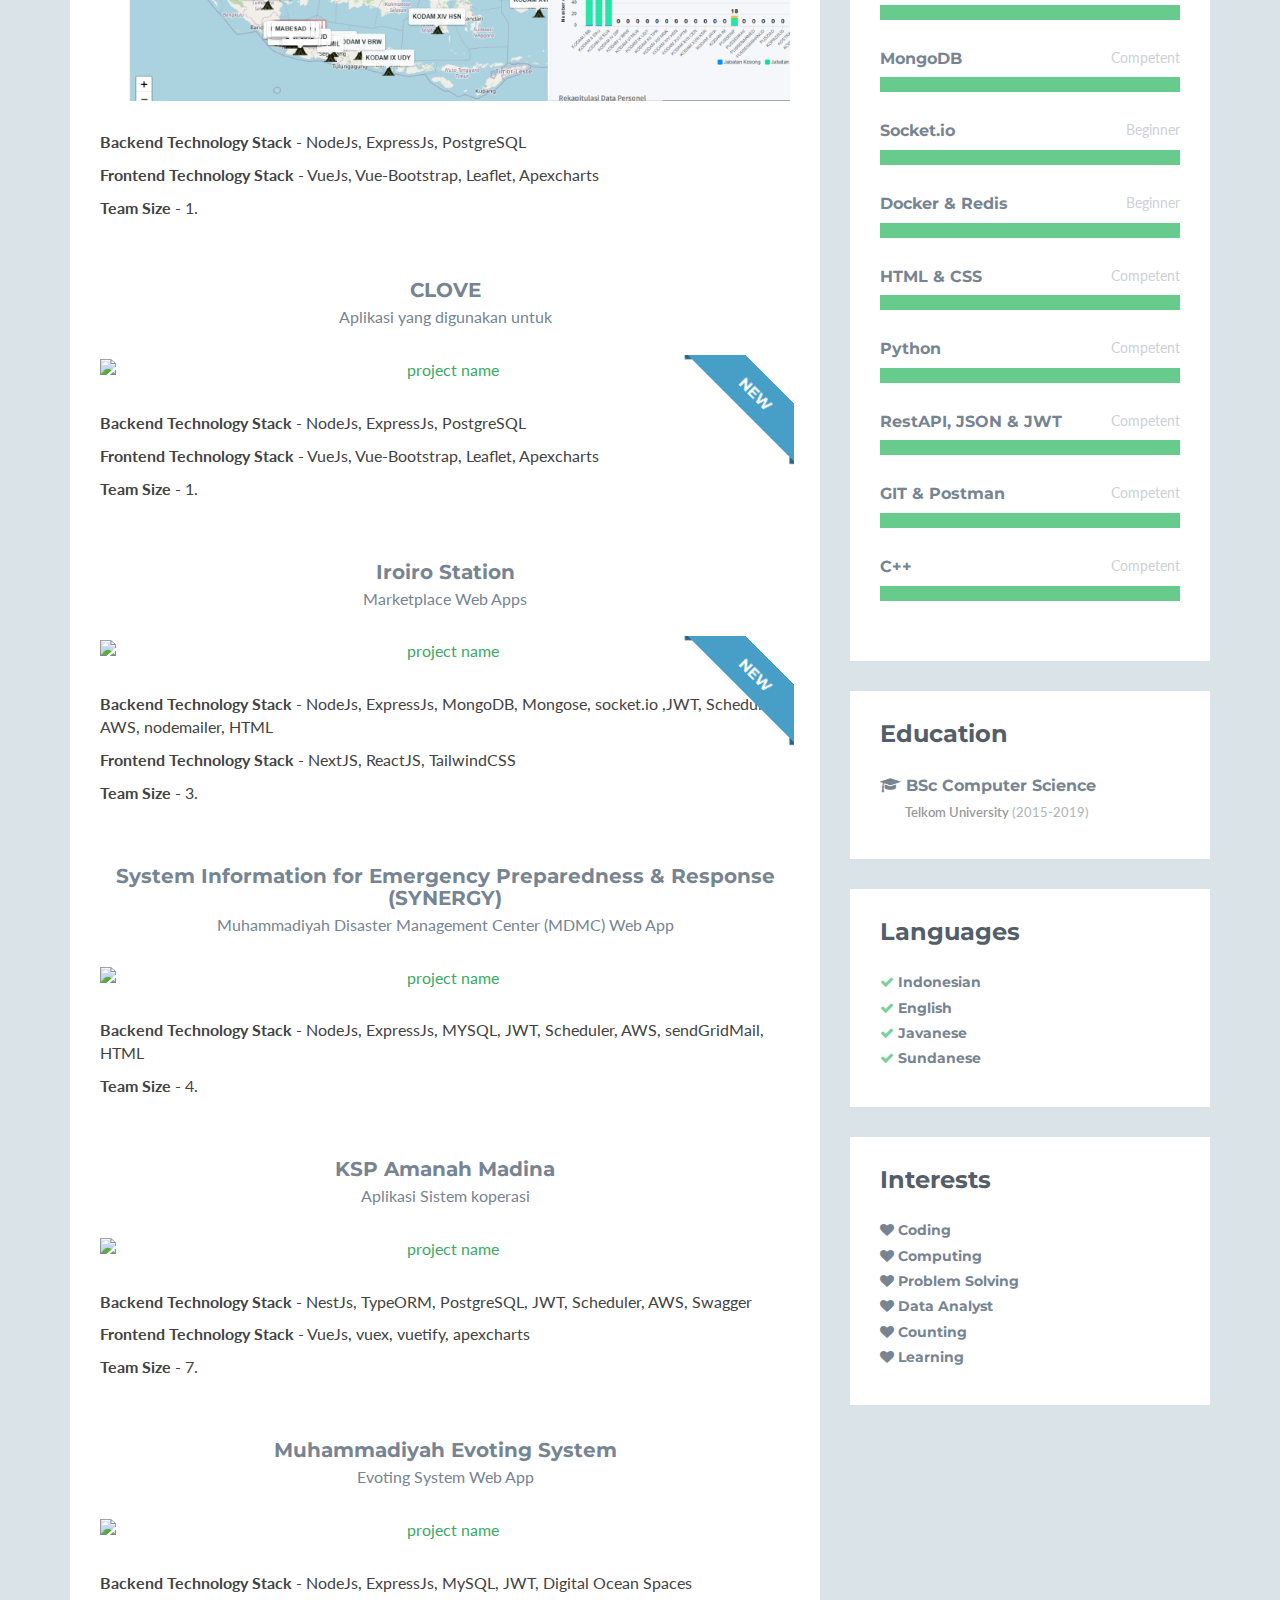
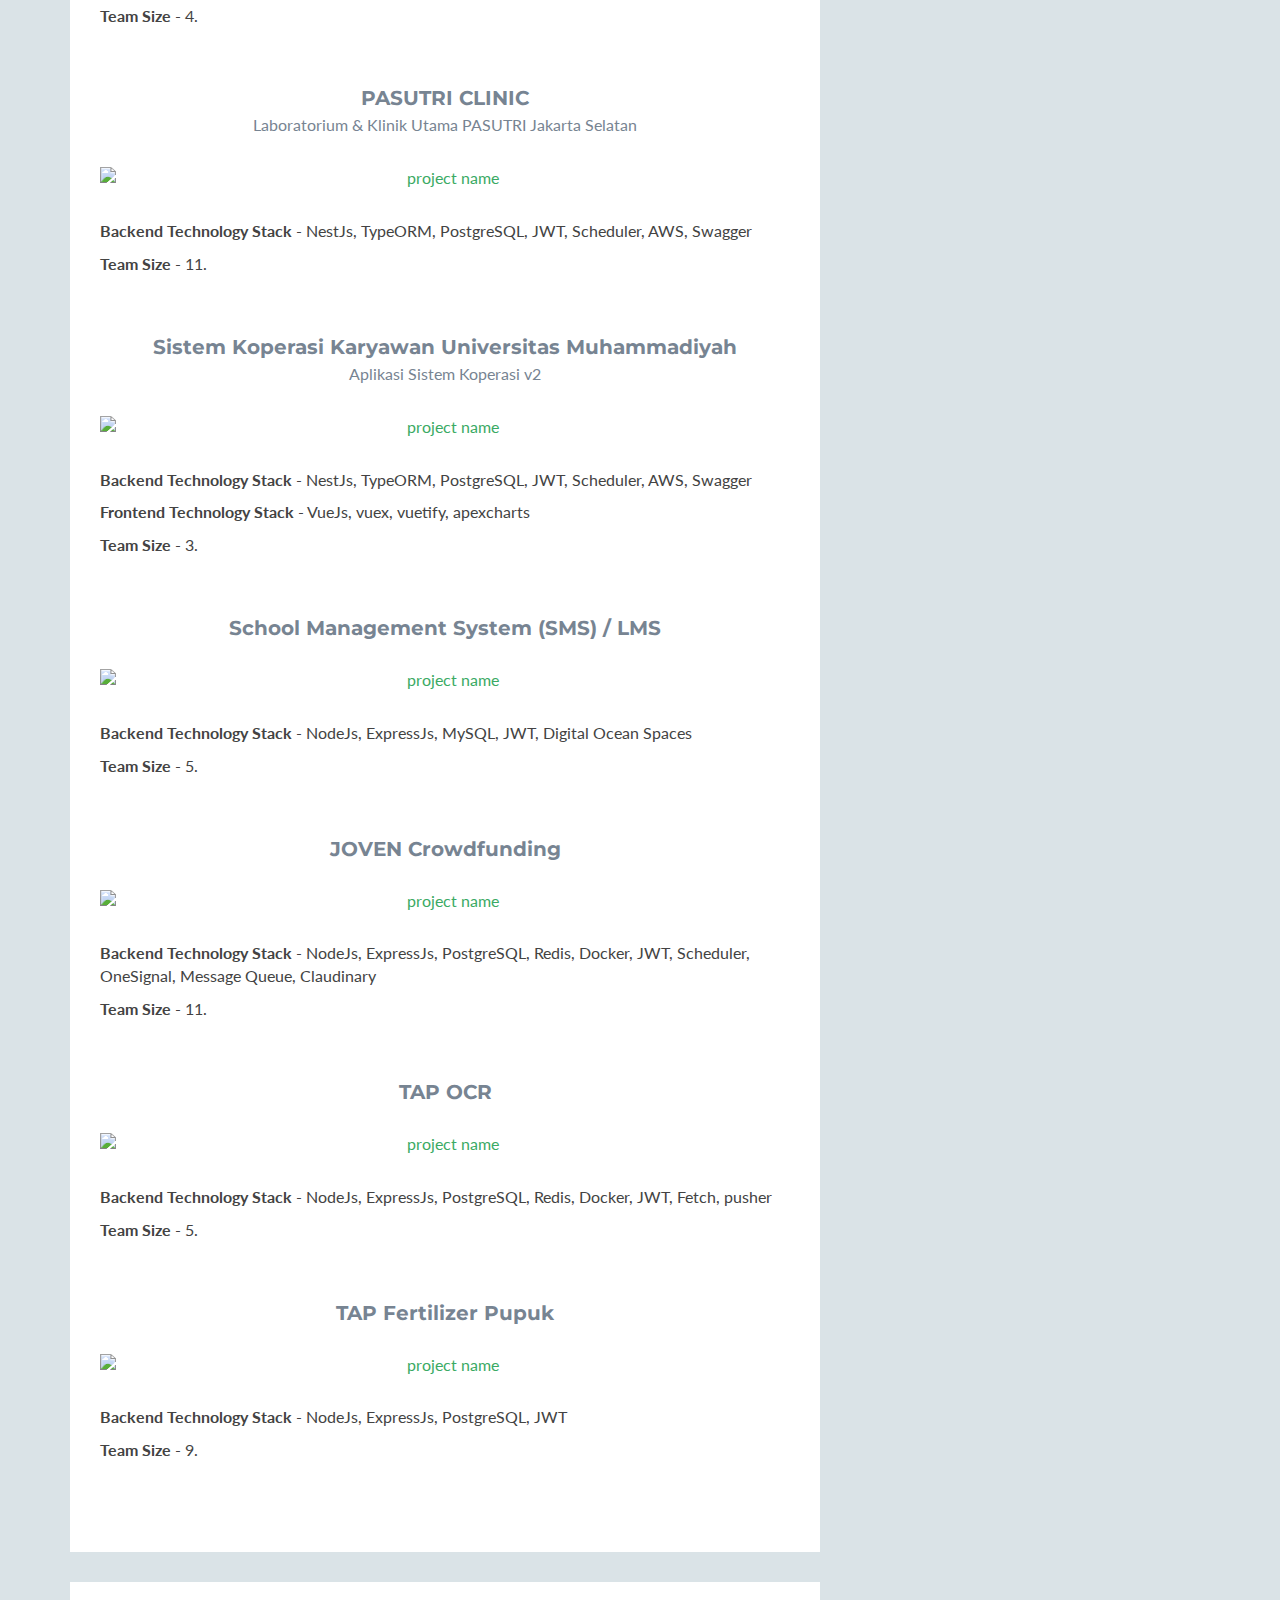
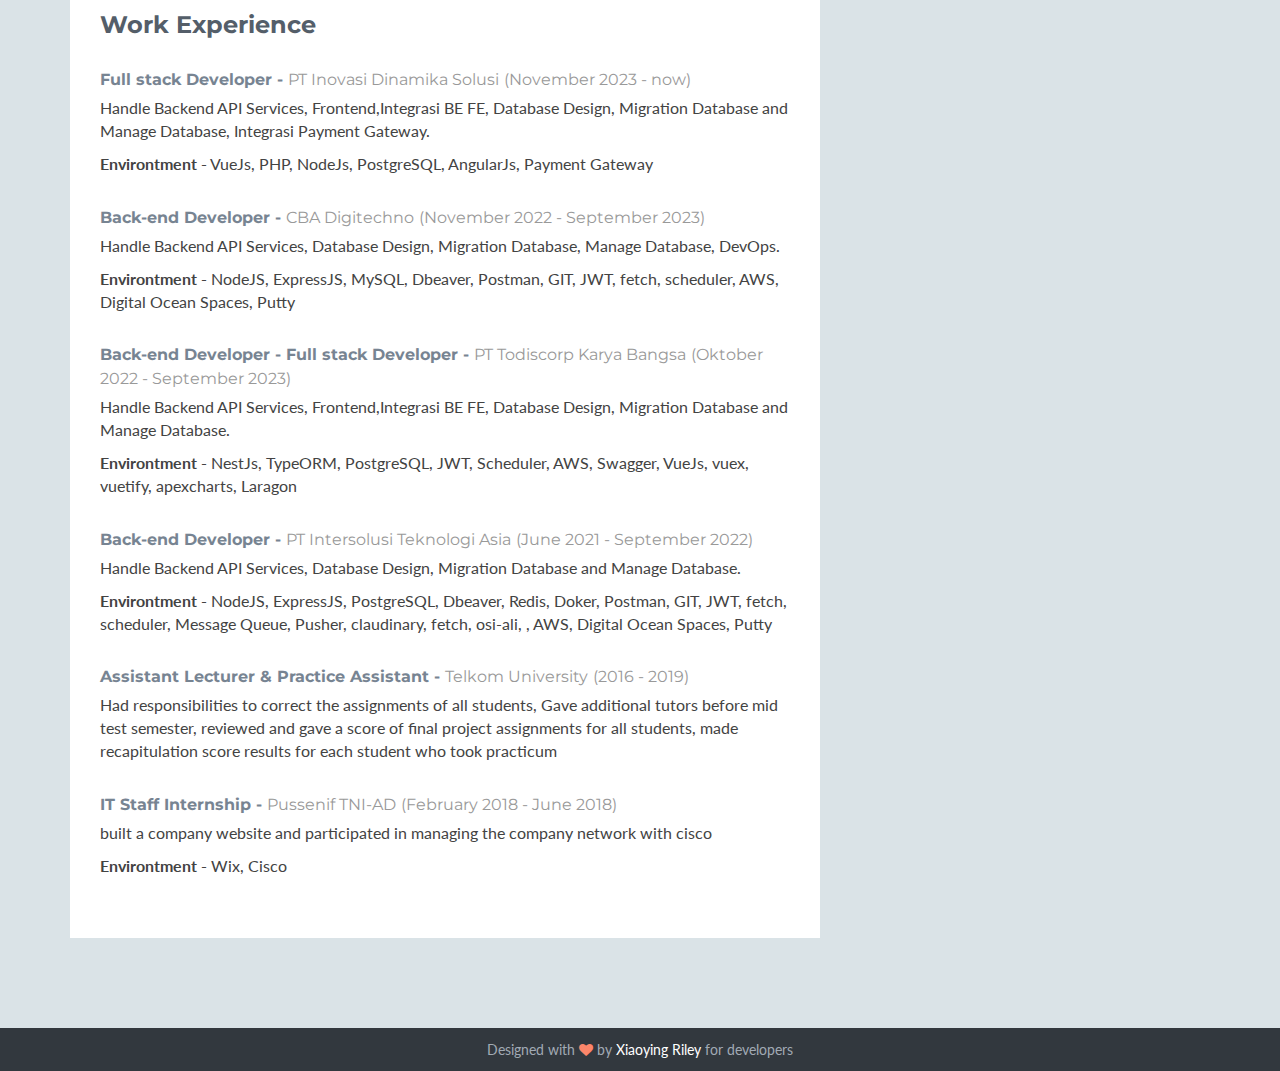
==== commit db5a7ba5: "update" ====
--- a/index.html
+++ b/index.html
@@ -36,6 +36,105 @@
       <script src="https://oss.maxcdn.com/respond/1.4.2/respond.min.js"></script>
     <![endif]-->
     <link rel="stylesheet" href="style.css">
+    <style>  
+
+    .clickable-title {
+        cursor: pointer;
+    }
+
+        .typewrite > .wrap {
+          position: relative;
+          display: inline-block; /* Membuat kursor tetap muncul */
+          font-size: 0.8em; /* Ukuran teks yang lebih kecil */
+        }
+      
+        .typewrite > .wrap:after {
+          content: '|'; /* Simbol kursor */
+          position: absolute;
+          top: 0;
+          right: -0.1em; /* Muncul di sebelah kanan border-right */
+          animation: blink-caret 0.75s step-end infinite;
+        }
+      
+        @keyframes blink-caret {
+          from, to {
+            opacity: 1;
+          }
+          50% {
+            opacity: 0;
+          }
+        }
+
+        /* All button */
+button[data-category='all'] {
+    background-color: #2D7A58;
+    border-radius: 15%;
+    color: white;
+}
+
+button[data-category='all']:hover {
+    background-color: #f0e1e1;
+}
+
+/* Freelance button */
+button[data-category='freelance'] {
+    background-color: #EE767F;
+    border-radius: 15%;
+    color: white;
+}
+
+button[data-category='freelance']:hover {
+    background-color: #f0e1e1;
+}
+
+/* IDS button */
+button[data-category='ids'] {
+    background-color: #596B9D;
+    border-radius: 15%;
+    color: white;
+}
+
+button[data-category='ids']:hover {
+    background-color: #f0e1e1;
+}
+
+/* Todis button */
+button[data-category='todis'] {
+    background-color: #9A774D;
+    border-radius: 15%;
+    color: white;
+}
+
+button[data-category='todis']:hover {
+    background-color: #f0e1e1;
+}
+
+/* CBA button */
+button[data-category='cba'] {
+    background-color: #91B4F1;
+    border-radius: 15%;
+    color: white;
+}
+
+button[data-category='cba']:hover {
+    background-color: #f0e1e1;
+}
+
+/* BTS button */
+button[data-category='bts'] {
+    background-color: #FC7C07;
+    border-radius: 15%;
+    color: white;
+}
+
+button[data-category='bts']:hover {
+    background-color: #f0e1e1;
+}
+
+
+
+      
+      </style>
 </head>
 
 <body>
@@ -46,7 +145,12 @@
                 height="200px" />
             <div class="profile-content pull-left">
                 <h1 class="name">Norma Rosita Damayanthi</h1>
-                <h2 class="desc">Back-end Developer, jr. Full stack Developer</h2>
+                <!-- <h2 class="desc">Back-end Developer, jr. Full stack Developer</h2> -->
+                <h1>
+                    <a href="" class="typewrite" style="color: #778492;" data-period="2000" data-type='[ "Back End Developer , ", "Full Stack Developer ." ]'>
+                      <span class="wrap"></span>
+                    </a>
+                  </h1>
                 <ul class="social list-inline">
                     <!-- <li><a href="#"><i class="fa fa-twitter"></i></a></li>
                     <li><a href="#"><i class="fa fa-google-plus"></i></a></li> -->
@@ -134,16 +238,66 @@
                 <section class="latest section">
                     <div class="section-inner">
                         <h2 class="heading">Projects</h2>
+                        <div class="button-group text-center">
+                            <button class="btn btn-default" data-category="all" onclick="filterProjects('all')">All</button>
+                            <button class="btn btn-default" data-category="freelance" onclick="filterProjects('freelance')">Freelance</button>
+                            <button class="btn btn-default" data-category="ids" onclick="filterProjects('ids')">IDS</button>
+                            <button class="btn btn-default" data-category="todis" onclick="filterProjects('todis')">Todis</button>
+                            <button class="btn btn-default" data-category="cba" onclick="filterProjects('cba')">CBA</button>
+                            <button class="btn btn-default" data-category="bts" onclick="filterProjects('bts')">BTS</button>
+                        </div>                        
+                        <br>
                         <div class="content">
 
                             <div class="item featured text-center">
-                                <h3 class="title">SIKARAD</h3>
+                                <h3 class="title clickable-title" data-toggle="modal" data-target="#sikaradModal">SIKARAD</h3>
                                 <p class="summary">System Management Personel TNI-AD</p>
+                                <div class="featured-image">
+                                    <a target="_blank">
+                                        <img class="img-responsive project-image" src="assets/images/projects/sikarad.jpg" alt="project name" />
+                                    </a>
+                                    <div class="ribbon">
+                                        <div class="text">New</div>
+                                    </div>
+                                </div>
+                            
+                                <div class="desc text-left">
+                                    <p><b>Backend Technology Stack</b> - NodeJs, ExpressJs, PostgreSQL </p>
+                                    <p><b>Frontend Technology Stack</b> - VueJs, Vue-Bootstrap, Leaflet, Apexcharts</p>
+                                    <p><b>Team Size</b> - 1.</p>
+                                </div>
+                                <!--//desc--> 
+                            </div>
+                            
+                            <!-- Modal -->
+                            <div class="modal fade" id="sikaradModal" tabindex="-1" role="dialog" aria-labelledby="sikaradModalLabel" aria-hidden="true">
+                                <div class="modal-dialog" role="document">
+                                    <div class="modal-content">
+                                        <div class="modal-header">
+                                            <h5 class="modal-title" id="sikaradModalLabel">SIKARAD - Penjelasan</h5>
+                                            <button type="button" class="close" data-dismiss="modal" aria-label="Close">
+                                                <span aria-hidden="true">&times;</span>
+                                            </button>
+                                        </div>
+                                        <div class="modal-body">
+                                            <p>Aplikasi SIKARAD adalah aplikasi Manajemen Data Personel TNI-AD. Tujuannya adalah untuk mengklasifikasikan personel berdasarkan masa jabatan. Aplikasi ini menggunakan teknologi modern dan menyajikan pemetaan data di peta dengan notifikasi ketika jabatan berlangsung lebih dari 1,5 tahun.</p>
+                                        </div>
+                                        <div class="modal-footer">
+                                            <button type="button" class="btn btn-secondary" data-dismiss="modal">Close</button>
+                                        </div>
+                                    </div>
+                                </div>
+                            </div>
+                            
+
+                            <div class="item featured text-center">
+                                <h3 class="title clickable-title" data-toggle="modal" data-target="#cloveModal">CLOVE</h3>
+                                <p class="summary">Aplikasi yang digunakan untuk </p>
                                 <div class="featured-image">
                                     <a 
                                         target="_blank">
                                         <img class="img-responsive project-image"
-                                            src="assets/images/projects/sikarad.jpg" alt="project name" />
+                                            src="assets/images/projects/clove.jpg" alt="project name" />
                                     </a>
                                     <div class="ribbon">
                                         <div class="text">New</div>
@@ -158,10 +312,30 @@
                                 <!--//desc-->
                             </div>
 
-                            <hr class="divider" />
+                            <!-- Modal -->
+                            <div class="modal fade" id="cloveModal" tabindex="-1" role="dialog" aria-labelledby="cloveModalLabel" aria-hidden="true">
+                                <div class="modal-dialog" role="document">
+                                    <div class="modal-content">
+                                        <div class="modal-header">
+                                            <h5 class="modal-title" id="cloveModalLabel">CLOVE - Penjelasan</h5>
+                                            <button type="button" class="close" data-dismiss="modal" aria-label="Close">
+                                                <span aria-hidden="true">&times;</span>
+                                            </button>
+                                        </div>
+                                        <div class="modal-body">
+                                            <p>Aplikasi SIKARAD adalah aplikasi Manajemen Data Personel TNI-AD. Tujuannya adalah untuk mengklasifikasikan personel berdasarkan masa jabatan. Aplikasi ini menggunakan teknologi modern dan menyajikan pemetaan data di peta dengan notifikasi ketika jabatan berlangsung lebih dari 1,5 tahun.</p>
+                                        </div>
+                                        <div class="modal-footer">
+                                            <button type="button" class="btn btn-secondary" data-dismiss="modal">Close</button>
+                                        </div>
+                                    </div>
+                                </div>
+                            </div>
+
+                             
 
                             <div class="item featured text-center">
-                                <h3 class="title">Iroiro Station</h3>
+                                <h3 class="title clickable-title" data-toggle="modal" data-target="#iroiroModal">Iroiro Station</h3>
                                 <p class="summary">Marketplace Web Apps</p>
                                 <div class="featured-image">
                                     <a 
@@ -182,10 +356,30 @@
                                 <!--//desc-->
                             </div>
 
-                            <hr class="divider" />
+                            <!-- Modal -->
+                            <div class="modal fade" id="iroiroModal" tabindex="-1" role="dialog" aria-labelledby="iroiroModalLabel" aria-hidden="true">
+                                <div class="modal-dialog" role="document">
+                                    <div class="modal-content">
+                                        <div class="modal-header">
+                                            <h5 class="modal-title" id="iroiroModalLabel">IroIro - Penjelasan</h5>
+                                            <button type="button" class="close" data-dismiss="modal" aria-label="Close">
+                                                <span aria-hidden="true">&times;</span>
+                                            </button>
+                                        </div>
+                                        <div class="modal-body">
+                                            <p>Aplikasi SIKARAD adalah aplikasi Manajemen Data Personel TNI-AD. Tujuannya adalah untuk mengklasifikasikan personel berdasarkan masa jabatan. Aplikasi ini menggunakan teknologi modern dan menyajikan pemetaan data di peta dengan notifikasi ketika jabatan berlangsung lebih dari 1,5 tahun.</p>
+                                        </div>
+                                        <div class="modal-footer">
+                                            <button type="button" class="btn btn-secondary" data-dismiss="modal">Close</button>
+                                        </div>
+                                    </div>
+                                </div>
+                            </div>
+
+                             
 
                             <div class="item featured text-center">
-                                <h3 class="title">System Information for Emergency Preparedness & Response (SYNERGY)</h3>
+                                <h3 class="title clickable-title" data-toggle="modal" data-target="#synergyModal">System Information for Emergency Preparedness & Response (SYNERGY)</h3>
                                 <p class="summary">Muhammadiyah Disaster Management Center (MDMC) Web App</p>
                                 <div class="featured-image">
                                     <a 
@@ -193,9 +387,9 @@
                                         <img class="img-responsive project-image"
                                             src="assets/images/projects/cba-mdmc.jpg" alt="project name" />
                                     </a>
-                                    <div class="ribbon">
+                                    <!-- <div class="ribbon">
                                         <div class="text">New</div>
-                                    </div>
+                                    </div> -->
                                 </div>
 
                                 <div class="desc text-left">
@@ -205,20 +399,40 @@
                                 <!--//desc-->
                             </div>
                             <!--//item-->
-                            <hr class="divider" />
+
+                              <!-- Modal -->
+                              <div class="modal fade" id="synergyModal" tabindex="-1" role="dialog" aria-labelledby="synergyModalLabel" aria-hidden="true">
+                                <div class="modal-dialog" role="document">
+                                    <div class="modal-content">
+                                        <div class="modal-header">
+                                            <h5 class="modal-title" id="synergyModalLabel">SYNERGY - Penjelasan</h5>
+                                            <button type="button" class="close" data-dismiss="modal" aria-label="Close">
+                                                <span aria-hidden="true">&times;</span>
+                                            </button>
+                                        </div>
+                                        <div class="modal-body">
+                                            <p>Aplikasi SIKARAD adalah aplikasi Manajemen Data Personel TNI-AD. Tujuannya adalah untuk mengklasifikasikan personel berdasarkan masa jabatan. Aplikasi ini menggunakan teknologi modern dan menyajikan pemetaan data di peta dengan notifikasi ketika jabatan berlangsung lebih dari 1,5 tahun.</p>
+                                        </div>
+                                        <div class="modal-footer">
+                                            <button type="button" class="btn btn-secondary" data-dismiss="modal">Close</button>
+                                        </div>
+                                    </div>
+                                </div>
+                            </div>
+                             
 
                             <div class="item featured text-center">
-                                <h3 class="title">KSP Amanah Madina</h3>
-                                <p class="summary">Koperasi Simpan Pinjam Amanah Madina Sidoarjo</p>
+                                <h3 class="title clickable-title" data-toggle="modal" data-target="#kspModal">KSP Amanah Madina</h3>
+                                <p class="summary">Aplikasi Sistem koperasi</p>
                                 <div class="featured-image">
                                     <a 
                                         target="_blank">
                                         <img class="img-responsive project-image"
                                             src="assets/images/projects/todis-kspv1.jpg" alt="project name" />
                                     </a>
-                                    <div class="ribbon">
+                                    <!-- <div class="ribbon">
                                         <div class="text">New</div>
-                                    </div>
+                                    </div> -->
                                 </div>
 
                                 <div class="desc text-left">
@@ -229,10 +443,30 @@
                                 <!--//desc-->
                             </div>
                             <!--//item-->
-                            <hr class="divider" />
+
+                              <!-- Modal -->
+                              <div class="modal fade" id="kspModal" tabindex="-1" role="dialog" aria-labelledby="kspModalLabel" aria-hidden="true">
+                                <div class="modal-dialog" role="document">
+                                    <div class="modal-content">
+                                        <div class="modal-header">
+                                            <h5 class="modal-title" id="kspModalLabel">KSP Amanah Madina - Penjelasan</h5>
+                                            <button type="button" class="close" data-dismiss="modal" aria-label="Close">
+                                                <span aria-hidden="true">&times;</span>
+                                            </button>
+                                        </div>
+                                        <div class="modal-body">
+                                            <p>Sistem koperasi yang dapat membantu pengelolaan keuangan yang efisien dan transparan bagi anggotanya serta memudahkan pengawasan dan pengelolaan keuangan koperasi secara keseluruhan. fiturnya yaitu simpanan berjangka, simpanan amanah, simpanan idul fitri, simpanan pendidikan, simpanan umroh, pembiayaan, laporan keuangan, laporan neraca, buku besar, jurnal umum, jurnal penyesuaian, rekapitulasi kas, laporan akad, laporan pasar, laporan pegawai.</p>
+                                        </div>
+                                        <div class="modal-footer">
+                                            <button type="button" class="btn btn-secondary" data-dismiss="modal">Close</button>
+                                        </div>
+                                    </div>
+                                </div>
+                            </div>
+                             
 
                             <div class="item featured text-center">
-                                <h3 class="title">Muhammadiyah Evoting System</h3>
+                                <h3 class="title clickable-title" data-toggle="modal" data-target="#evotingModal">Muhammadiyah Evoting System</h3>
                                 <p class="summary">Evoting System Web App</p>
                                 <div class="featured-image">
                                     <a 
@@ -240,9 +474,9 @@
                                         <img class="img-responsive project-image"
                                             src="assets/images/projects/cba-evoting.jpg" alt="project name" />
                                     </a>
-                                    <div class="ribbon">
+                                    <!-- <div class="ribbon">
                                         <div class="text">New</div>
-                                    </div>
+                                    </div> -->
                                 </div>
 
                                 <div class="desc text-left">
@@ -252,10 +486,30 @@
                                 <!--//desc-->
                             </div>
                             <!--//item-->
-                            <hr class="divider" />
+
+                              <!-- Modal -->
+                              <div class="modal fade" id="evotingModal" tabindex="-1" role="dialog" aria-labelledby="evotingModalLabel" aria-hidden="true">
+                                <div class="modal-dialog" role="document">
+                                    <div class="modal-content">
+                                        <div class="modal-header">
+                                            <h5 class="modal-title" id="evotingModalLabel">Evoting System - Penjelasan</h5>
+                                            <button type="button" class="close" data-dismiss="modal" aria-label="Close">
+                                                <span aria-hidden="true">&times;</span>
+                                            </button>
+                                        </div>
+                                        <div class="modal-body">
+                                            <p>Aplikasi SIKARAD adalah aplikasi Manajemen Data Personel TNI-AD. Tujuannya adalah untuk mengklasifikasikan personel berdasarkan masa jabatan. Aplikasi ini menggunakan teknologi modern dan menyajikan pemetaan data di peta dengan notifikasi ketika jabatan berlangsung lebih dari 1,5 tahun.</p>
+                                        </div>
+                                        <div class="modal-footer">
+                                            <button type="button" class="btn btn-secondary" data-dismiss="modal">Close</button>
+                                        </div>
+                                    </div>
+                                </div>
+                            </div>
+                             
 
                             <div class="item featured text-center">
-                                <h3 class="title">PASUTRI CLINIC</h3>
+                                <h3 class="title clickable-title" data-toggle="modal" data-target="#pasutriModal">PASUTRI CLINIC</h3>
                                 <p class="summary">Laboratorium & Klinik Utama PASUTRI Jakarta Selatan</p>
                                 <div class="featured-image">
                                     <a 
@@ -263,9 +517,9 @@
                                         <img class="img-responsive project-image"
                                             src="assets/images/projects/todis-pasutri.jpg" alt="project name" />
                                     </a>
-                                    <div class="ribbon">
+                                    <!-- <div class="ribbon">
                                         <div class="text">New</div>
-                                    </div>
+                                    </div> -->
                                 </div>
 
                                 <div class="desc text-left">
@@ -275,20 +529,40 @@
                                 <!--//desc-->
                             </div>
                             <!--//item-->
-                            <hr class="divider" />
+
+                              <!-- Modal -->
+                              <div class="modal fade" id="pasutriModal" tabindex="-1" role="dialog" aria-labelledby="pasutriModalLabel" aria-hidden="true">
+                                <div class="modal-dialog" role="document">
+                                    <div class="modal-content">
+                                        <div class="modal-header">
+                                            <h5 class="modal-title" id="pasutriModalLabel">PASUTRI Clinic - Penjelasan</h5>
+                                            <button type="button" class="close" data-dismiss="modal" aria-label="Close">
+                                                <span aria-hidden="true">&times;</span>
+                                            </button>
+                                        </div>
+                                        <div class="modal-body">
+                                            <p>Aplikasi SIKARAD adalah aplikasi Manajemen Data Personel TNI-AD. Tujuannya adalah untuk mengklasifikasikan personel berdasarkan masa jabatan. Aplikasi ini menggunakan teknologi modern dan menyajikan pemetaan data di peta dengan notifikasi ketika jabatan berlangsung lebih dari 1,5 tahun.</p>
+                                        </div>
+                                        <div class="modal-footer">
+                                            <button type="button" class="btn btn-secondary" data-dismiss="modal">Close</button>
+                                        </div>
+                                    </div>
+                                </div>
+                            </div>
+                             
 
                             <div class="item featured text-center">
-                                <h3 class="title">Sistem Koperasi Karyawan Universitas Muhammadiyah</h3>
-                                <p class="summary">Sistem Koperasi v2 Karyawan Universitas Muhammadiyah</p>
+                                <h3 class="title clickable-title" data-toggle="modal" data-target="#skpModal">Sistem Koperasi Karyawan Universitas Muhammadiyah</h3>
+                                <p class="summary">Aplikasi Sistem Koperasi v2</p>
                                 <div class="featured-image">
                                     <a 
                                         target="_blank">
                                         <img class="img-responsive project-image"
                                             src="assets/images/projects/todis-skpv2.jpg" alt="project name" />
                                     </a>
-                                    <div class="ribbon">
+                                    <!-- <div class="ribbon">
                                         <div class="text">New</div>
-                                    </div>
+                                    </div> -->
                                 </div>
 
                                 <div class="desc text-left">
@@ -299,20 +573,40 @@
                                 <!--//desc-->
                             </div>
                             <!--//item-->
-                            <hr class="divider" />
+
+                              <!-- Modal -->
+                              <div class="modal fade" id="skpModal" tabindex="-1" role="dialog" aria-labelledby="skpModalLabel" aria-hidden="true">
+                                <div class="modal-dialog" role="document">
+                                    <div class="modal-content">
+                                        <div class="modal-header">
+                                            <h5 class="modal-title" id="skpModalLabel">IroIro - Penjelasan</h5>
+                                            <button type="button" class="close" data-dismiss="modal" aria-label="Close">
+                                                <span aria-hidden="true">&times;</span>
+                                            </button>
+                                        </div>
+                                        <div class="modal-body">
+                                            <p>Sistem koperasi yang dapat membantu pengelolaan keuangan yang efisien dan transparan bagi anggotanya serta memudahkan pengawasan dan pengelolaan keuangan koperasi secara keseluruhan. fiturnya yaitu simpanan deposito, simpanan wajib, simpanan sukarela, simpanan pokok, pembiayaan, laporan keuangan, laporan neraca, buku besar, jurnal umum, jurnal penyesuaian, rekapitulasi kas dll .</p>
+                                        </div>
+                                        <div class="modal-footer">
+                                            <button type="button" class="btn btn-secondary" data-dismiss="modal">Close</button>
+                                        </div>
+                                    </div>
+                                </div>
+                            </div>
+                             
 
                             <div class="item featured text-center">
-                                <h3 class="title">School Management System (SMS) / LMS</h3>
-                                <p class="summary">School Management System SMP Muhammadiyah 8</p>
+                                <h3 class="title clickable-title" data-toggle="modal" data-target="#lmsModal">School Management System (SMS) / LMS</h3>
+                                <p class="summary"></p>
                                 <div class="featured-image">
                                     <a 
                                         target="_blank">
                                         <img class="img-responsive project-image"
                                             src="assets/images/projects/cba-lms.jpg" alt="project name" />
                                     </a>
-                                    <div class="ribbon">
+                                    <!-- <div class="ribbon">
                                         <div class="text">New</div>
-                                    </div>
+                                    </div> -->
                                 </div>
 
                                 <div class="desc text-left">
@@ -322,11 +616,31 @@
                                 <!--//desc-->
                             </div>
                             <!--//item-->
-                            <hr class="divider" />
+
+                              <!-- Modal -->
+                              <div class="modal fade" id="lmsModal" tabindex="-1" role="dialog" aria-labelledby="lmsModalLabel" aria-hidden="true">
+                                <div class="modal-dialog" role="document">
+                                    <div class="modal-content">
+                                        <div class="modal-header">
+                                            <h5 class="modal-title" id="lmsModalLabel">LMS - Penjelasan</h5>
+                                            <button type="button" class="close" data-dismiss="modal" aria-label="Close">
+                                                <span aria-hidden="true">&times;</span>
+                                            </button>
+                                        </div>
+                                        <div class="modal-body">
+                                            <p>Sebuah Aplikasi Yang Dirancang Untuk Mempermudah Pengelolaan Sekolah Dengan Mengintegrasikan Teknologi Modern. Terdapat fitur untuk memanagement data guru, siswa berdasarkan kelas, dan CBT.</p>
+                                        </div>
+                                        <div class="modal-footer">
+                                            <button type="button" class="btn btn-secondary" data-dismiss="modal">Close</button>
+                                        </div>
+                                    </div>
+                                </div>
+                            </div>
+                             
 
                             <div class="item featured text-center">
-                                <h3 class="title">JOVEN Crowdfunding</h3>
-                                <p class="summary">Investment Web App & Mobile App</p>
+                                <h3 class="title clickable-title" data-toggle="modal" data-target="#jovenModal">JOVEN Crowdfunding</h3>
+                                <p class="summary"></p>
                                 <div class="featured-image">
                                     <a 
                                         target="_blank">
@@ -345,11 +659,31 @@
                                 <!--//desc-->
                             </div>
                             <!--//item-->
-                            <hr class="divider" />
+
+                              <!-- Modal -->
+                              <div class="modal fade" id="jovenModal" tabindex="-1" role="dialog" aria-labelledby="jovenModalLabel" aria-hidden="true">
+                                <div class="modal-dialog" role="document">
+                                    <div class="modal-content">
+                                        <div class="modal-header">
+                                            <h5 class="modal-title" id="jovenModalLabel">JOVEN Crowdfunding - Penjelasan</h5>
+                                            <button type="button" class="close" data-dismiss="modal" aria-label="Close">
+                                                <span aria-hidden="true">&times;</span>
+                                            </button>
+                                        </div>
+                                        <div class="modal-body">
+                                            <p>Platform Crowdfunding yang memungkinkan individu untuk berinvestasi dalam proyek-proyek startup atau bisnis kecil dengan memberikan dana secara kolektif. Dalam model crowdfunding seperti ini, investor tidak memperoleh saham dalam arti konvensional, tetapi biasanya menerima imbalan atau manfaat berdasarkan tingkat investasi mereka, seperti produk atau layanan gratis, atau bahkan bagian dari pendapatan proyek.</p>
+                                        </div>
+                                        <div class="modal-footer">
+                                            <button type="button" class="btn btn-secondary" data-dismiss="modal">Close</button>
+                                        </div>
+                                    </div>
+                                </div>
+                            </div>
+                             
                             
                             <div class="item featured text-center">
-                                <h3 class="title">TAP OCR</h3>
-                                <p class="summary">Document Management System of PT Triputra Agro Persada</p>
+                                <h3 class="title clickable-title" data-toggle="modal" data-target="#ocrModal">TAP OCR</h3>
+                                <p class="summary"></p>
                                 <div class="featured-image">
                                     <a 
                                         target="_blank">
@@ -367,13 +701,32 @@
                                 </div>
                                 <!--//desc-->
                             </div>
-                            <!--//item-->
+                            <!--//item-->          
                             
-                            <hr class="divider" />
+                              <!-- Modal -->
+                              <div class="modal fade" id="ocrModal" tabindex="-1" role="dialog" aria-labelledby="ocrModalLabel" aria-hidden="true">
+                                <div class="modal-dialog" role="document">
+                                    <div class="modal-content">
+                                        <div class="modal-header">
+                                            <h5 class="modal-title" id="ocrModalLabel">TAP OCR - Penjelasan</h5>
+                                            <button type="button" class="close" data-dismiss="modal" aria-label="Close">
+                                                <span aria-hidden="true">&times;</span>
+                                            </button>
+                                        </div>
+                                        <div class="modal-body">
+                                            <p>aplikasi lanjutan dari TAP Fertilizer yang memberikan tambahan fungsionalitas ke TAP Fertilizer dengan fokus pada manajemen tagihan, dokumen, dan pelaporan terkait dengan penggunaan pupuk. Ini memperluas kemampuan sistem untuk menyediakan layanan yang lebih lengkap dan terintegrasi dalam pengelolaan pupuk dan keuangan terkait di bidang pertanian.</p>
+                                        </div>
+                                        <div class="modal-footer">
+                                            <button type="button" class="btn btn-secondary" data-dismiss="modal">Close</button>
+                                        </div>
+                                    </div>
+                                </div>
+                            </div>
+                             
                             
                              <div class="item featured text-center">
-                                <h3 class="title">TAP Fertilizer Pupuk</h3>
-                                <p class="summary">Fertilizer Distribution System of PT Triputra Agro Persada</p>
+                                <h3 class="title clickable-title" data-toggle="modal" data-target="#tapModal">TAP Fertilizer Pupuk</h3>
+                                <p class="summary"></p>
                                 <div class="featured-image">
                                     <a 
                                         target="_blank">
@@ -393,6 +746,26 @@
                             </div>
                             <!--//item-->  
 
+                              <!-- Modal -->
+                              <div class="modal fade" id="tapModal" tabindex="-1" role="dialog" aria-labelledby="tapModalLabel" aria-hidden="true">
+                                <div class="modal-dialog" role="document">
+                                    <div class="modal-content">
+                                        <div class="modal-header">
+                                            <h5 class="modal-title" id="tapModalLabel">TAP Fertilizer Pupuk - Penjelasan</h5>
+                                            <button type="button" class="close" data-dismiss="modal" aria-label="Close">
+                                                <span aria-hidden="true">&times;</span>
+                                            </button>
+                                        </div>
+                                        <div class="modal-body">
+                                            <p>Sistem Aplikasi yang digunakan untuk mengelola dan mengoptimalkan penggunaan pupuk yang dimiliki dan dioperasikan oleh perusahaan PT Triputra Agro Persada. Aplikasi ini dapat membantu petani atau praktisi pertanian untuk mengoptimalkan penggunaan pupuk, meningkatkan hasil panen, dan mengurangi dampak lingkungan dengan mengurangi overdosis atau penggunaan pupuk yang tidak efisien. Terdapat beberapa fitur yaitu perhitungan Dosage, monitoring nutrisi, rekomendasi pemupukan, pelaporan dan analisis, Pengadaan Pupuk, Penyimpanan dan Manajemen Stok, Distribusi dan Pengiriman.</p>
+                                        </div>
+                                        <div class="modal-footer">
+                                            <button type="button" class="btn btn-secondary" data-dismiss="modal">Close</button>
+                                        </div>
+                                    </div>
+                                </div>
+                            </div>
+
                         </div>
                         <!--//content-->
                     </div>
@@ -409,20 +782,20 @@
                                 <p>Handle Backend API Services, Frontend,Integrasi BE FE, Database Design, Migration Database and Manage Database, Integrasi Payment Gateway.</p>
                                 <p><b>Environtment -</b> VueJs, PHP, NodeJs, PostgreSQL, AngularJs, Payment Gateway </p>
                             </div>
-                            <div class="item">
+                            <!-- <div class="item">
                                 <h3 class="title">Full stack Developer - <span class="place"><a href="#">PT Todiscorp Karya Bangsa</a></span> <span class="year">(June 2023 - September 2023)</span></h3>
                                 <p>Handle Backend API Services, Frontend,Integrasi BE FE, Database Design, Migration Database and Manage Database.</p>
                                 <p><b>Environtment -</b> NestJs, TypeORM, PostgreSQL, JWT, Scheduler, AWS, Swagger, VueJs, vuex, vuetify, apexcharts, Laragon </p>
-                            </div>
+                            </div> -->
                             <div class="item">
                                 <h3 class="title">Back-end Developer - <span class="place"><a href="#">CBA Digitechno</a></span> <span class="year">(November 2022 - September 2023)</span></h3>
                                 <p>Handle Backend API Services, Database Design, Migration Database, Manage Database, DevOps.</p>
                                 <p><b>Environtment -</b> NodeJS, ExpressJS, MySQL, Dbeaver, Postman, GIT, JWT, fetch, scheduler, AWS, Digital Ocean Spaces, Putty</p>
                             </div>
                             <div class="item">
-                                <h3 class="title">Back-end Developer - <span class="place"><a href="#">PT Todiscorp Karya Bangsa</a></span> <span class="year">(Oktober 2022 - Mei 2023)</span></h3>
-                                <p>Handle Backend API Services, Database Design, Migration Database and Manage Database.</p>
-                                <p><b>Environtment -</b> NestJs, TypeORM, PostgreSQL, JWT, Scheduler, AWS, Swagger</p>
+                                <h3 class="title">Back-end Developer - Full stack Developer - <span class="place"><a href="#">PT Todiscorp Karya Bangsa</a></span> <span class="year">(Oktober 2022 - September 2023)</span></h3>
+                                <p>Handle Backend API Services, Frontend,Integrasi BE FE, Database Design, Migration Database and Manage Database.</p>
+                                <p><b>Environtment -</b>  NestJs, TypeORM, PostgreSQL, JWT, Scheduler, AWS, Swagger, VueJs, vuex, vuetify, apexcharts, Laragon</p>
                             </div>
                             <div class="item">
                                 <h3 class="title">Back-end Developer - <span class="place"><a href="#">PT Intersolusi Teknologi Asia</a></span> <span class="year">(June 2021 - September 2022)</span></h3>
@@ -506,7 +879,7 @@
                                 <div class="item">
                                     <h3 class="level-title">Vue Js &amp; vuetify &amp; vuex<span class="level-label"
                                             data-toggle="tooltip" data-placement="left" data-animation="true"
-                                            title="You can use the tooltip to add more info...">Beginner</span></h3>
+                                            title="You can use the tooltip to add more info...">Competent</span></h3>
                                     <div class="level-bar">
                                         <div class="level-bar-inner" data-level="40%">
                                         </div>
@@ -524,15 +897,25 @@
                                     </div>
                                     <!--//level-bar-->
                                 </div>
+                                <div class="item">
+                                    <h3 class="level-title">PHP <span class="level-label"
+                                            data-toggle="tooltip" data-placement="left" data-animation="true"
+                                            title="You can use the tooltip to add more info...">Beginner</span></h3>
+                                    <div class="level-bar">
+                                        <div class="level-bar-inner" data-level="30%">
+                                        </div>
+                                    </div>
+                                    <!--//level-bar-->
+                                </div>
                                        <!--//item-->
-                                       <div class="item">
+                                       <!-- <div class="item">
                                         <h3 class="level-title">GO <span class="level-label">Beginner</span></h3>
                                         <div class="level-bar">
                                             <div class="level-bar-inner" data-level="30%">
                                             </div>
-                                        </div>
+                                        </div> -->
                                         <!--//level-bar-->
-                                    </div>
+                                    <!-- </div> -->
                                 <!--//item-->
                                 <div class="item">
                                     <h3 class="level-title">PostgreSQL &amp; MySQL<span
@@ -591,11 +974,11 @@
                                 </div>
                                 <!--//item-->
                                 <div class="item">
-                                    <h3 class="level-title">Java &amp; Spring <span class="level-label">Competent</span></h3>
+                                    <!-- <h3 class="level-title">Java &amp; Spring <span class="level-label">Competent</span></h3>
                                     <div class="level-bar">
                                         <div class="level-bar-inner" data-level="40%">
                                         </div>
-                                    </div>
+                                    </div> -->
                                     <!--//level-bar-->
                                 </div>
                                 <!--//item-->
@@ -618,20 +1001,20 @@
                                 </div>
                                 <!--//item-->
                                 <div class="item">
-                                    <h3 class="level-title">Firebash <span class="level-label">Beginner</span></h3>
+                                    <!-- <h3 class="level-title">Firebash <span class="level-label">Beginner</span></h3>
                                     <div class="level-bar">
                                         <div class="level-bar-inner" data-level="60%">
                                         </div>
-                                    </div>
+                                    </div> -->
                                     <!--//level-bar-->
                                 </div>
                                 <!--//item-->
                                 <div class="item">
-                                    <h3 class="level-title">MarvelApp <span class="level-label">Beginner</span></h3>
+                                    <!-- <h3 class="level-title">MarvelApp <span class="level-label">Beginner</span></h3>
                                     <div class="level-bar">
                                         <div class="level-bar-inner" data-level="70%">
                                         </div>
-                                    </div>
+                                    </div> -->
                                     <!--//level-bar-->
                                 </div>
                                 <!--//item-->
@@ -738,6 +1121,105 @@
     <!-- custom js -->
     <script type="text/javascript" src="assets/js/main.js"></script>
 
+    <script>
+        var TxtType = function(el, toRotate, period) {
+          this.toRotate = toRotate;
+          this.el = el;
+          this.loopNum = 0;
+          this.period = parseInt(period, 10) || 2000;
+          this.txt = '';
+          this.tick();
+          this.isDeleting = false;
+        };
+      
+        TxtType.prototype.tick = function() {
+          var i = this.loopNum % this.toRotate.length;
+          var fullTxt = this.toRotate[i];
+      
+          if (this.isDeleting) {
+            this.txt = fullTxt.substring(0, this.txt.length - 1);
+          } else {
+            this.txt = fullTxt.substring(0, this.txt.length + 1);
+          }
+      
+          this.el.innerHTML = '<span class="wrap">' + this.txt + '</span>';
+      
+          var that = this;
+          var delta = 200 - Math.random() * 100;
+      
+          if (this.isDeleting) {
+            delta /= 2;
+          }
+      
+          if (!this.isDeleting && this.txt === fullTxt) {
+            delta = this.period;
+            this.isDeleting = true;
+          } else if (this.isDeleting && this.txt === '') {
+            this.isDeleting = false;
+            this.loopNum++;
+            delta = 500;
+          }
+      
+          setTimeout(function() {
+            that.tick();
+          }, delta);
+        };
+      
+        window.onload = function() {
+          var elements = document.getElementsByClassName('typewrite');
+          for (var i = 0; i < elements.length; i++) {
+            var toRotate = elements[i].getAttribute('data-type');
+            var period = elements[i].getAttribute('data-period');
+            if (toRotate) {
+              new TxtType(elements[i], JSON.parse(toRotate), period);
+            }
+          }
+        };
+
+        function filterProjects(category) {
+    // Mendapatkan semua item proyek
+    var projects = document.querySelectorAll('.item.featured');
+
+    // Iterasi melalui setiap item proyek
+    projects.forEach(function(project) {
+        // Mendapatkan judul proyek
+        var title = project.querySelector('.title').innerText.trim();
+
+        // Menentukan apakah proyek sesuai dengan kategori yang dipilih
+        var isVisible = false;
+        if (category === 'all') {
+            // Menampilkan semua proyek untuk kategori 'all'
+            isVisible = true;
+        } else if (category === 'freelance') {
+            // Menampilkan proyek dengan judul 'SIKARAD' atau 'Iroiro Station' untuk kategori 'freelance'
+            isVisible = (title === 'SIKARAD' || title === 'Iroiro Station');
+        } else if (category === 'todis') {
+            // Menampilkan proyek dengan judul 'SIKARAD' atau 'Iroiro Station' untuk kategori 'freelance'
+            isVisible = (title === 'KSP Amanah Madina' || title === 'PASUTRI CLINIC' || title === 'Sistem Koperasi Karyawan Universitas Muhammadiyah');
+        } else if (category === 'cba') {
+            // Menampilkan proyek dengan judul 'SIKARAD' atau 'Iroiro Station' untuk kategori 'freelance'
+            isVisible = (title === 'System Information for Emergency Preparedness & Response (SYNERGY)' || title === 'Muhammadiyah Evoting System' || title === 'School Management System (SMS) / LMS');
+        } else if (category === 'bts') {
+            // Menampilkan proyek dengan judul 'SIKARAD' atau 'Iroiro Station' untuk kategori 'freelance'
+            isVisible = (title === 'JOVEN Crowdfunding' || title === 'TAP OCR' || title === 'TAP Fertilizer Pupuk');
+        } else if (category === 'ids') {
+            // Menampilkan proyek dengan judul 'SIKARAD' atau 'Iroiro Station' untuk kategori 'freelance'
+            isVisible = (title === 'CLOVE');
+        }
+        
+        // Menampilkan atau menyembunyikan proyek sesuai dengan kondisi
+        if (isVisible) {
+            project.style.display = 'block';
+        } else {
+            project.style.display = 'none';
+        }
+    });
+}
+
+
+
+      </script>
+
 
 
 </body>
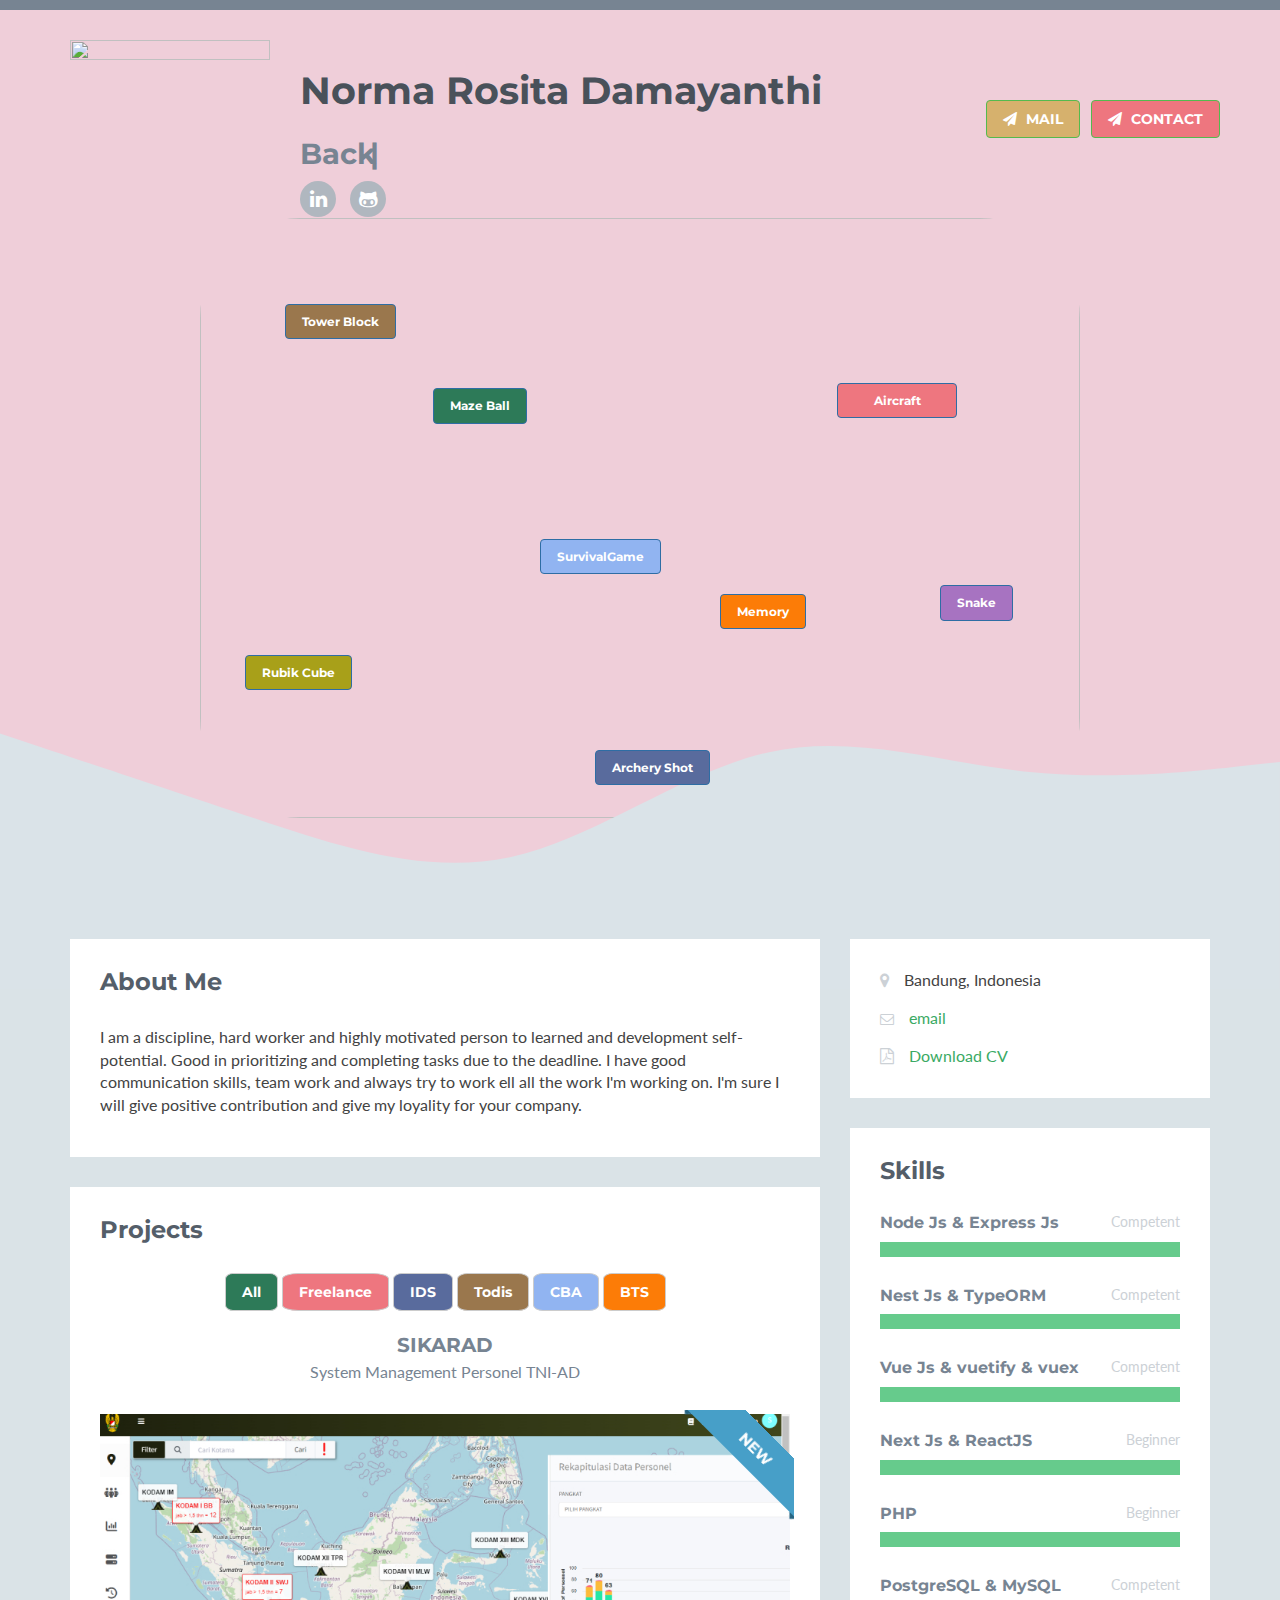
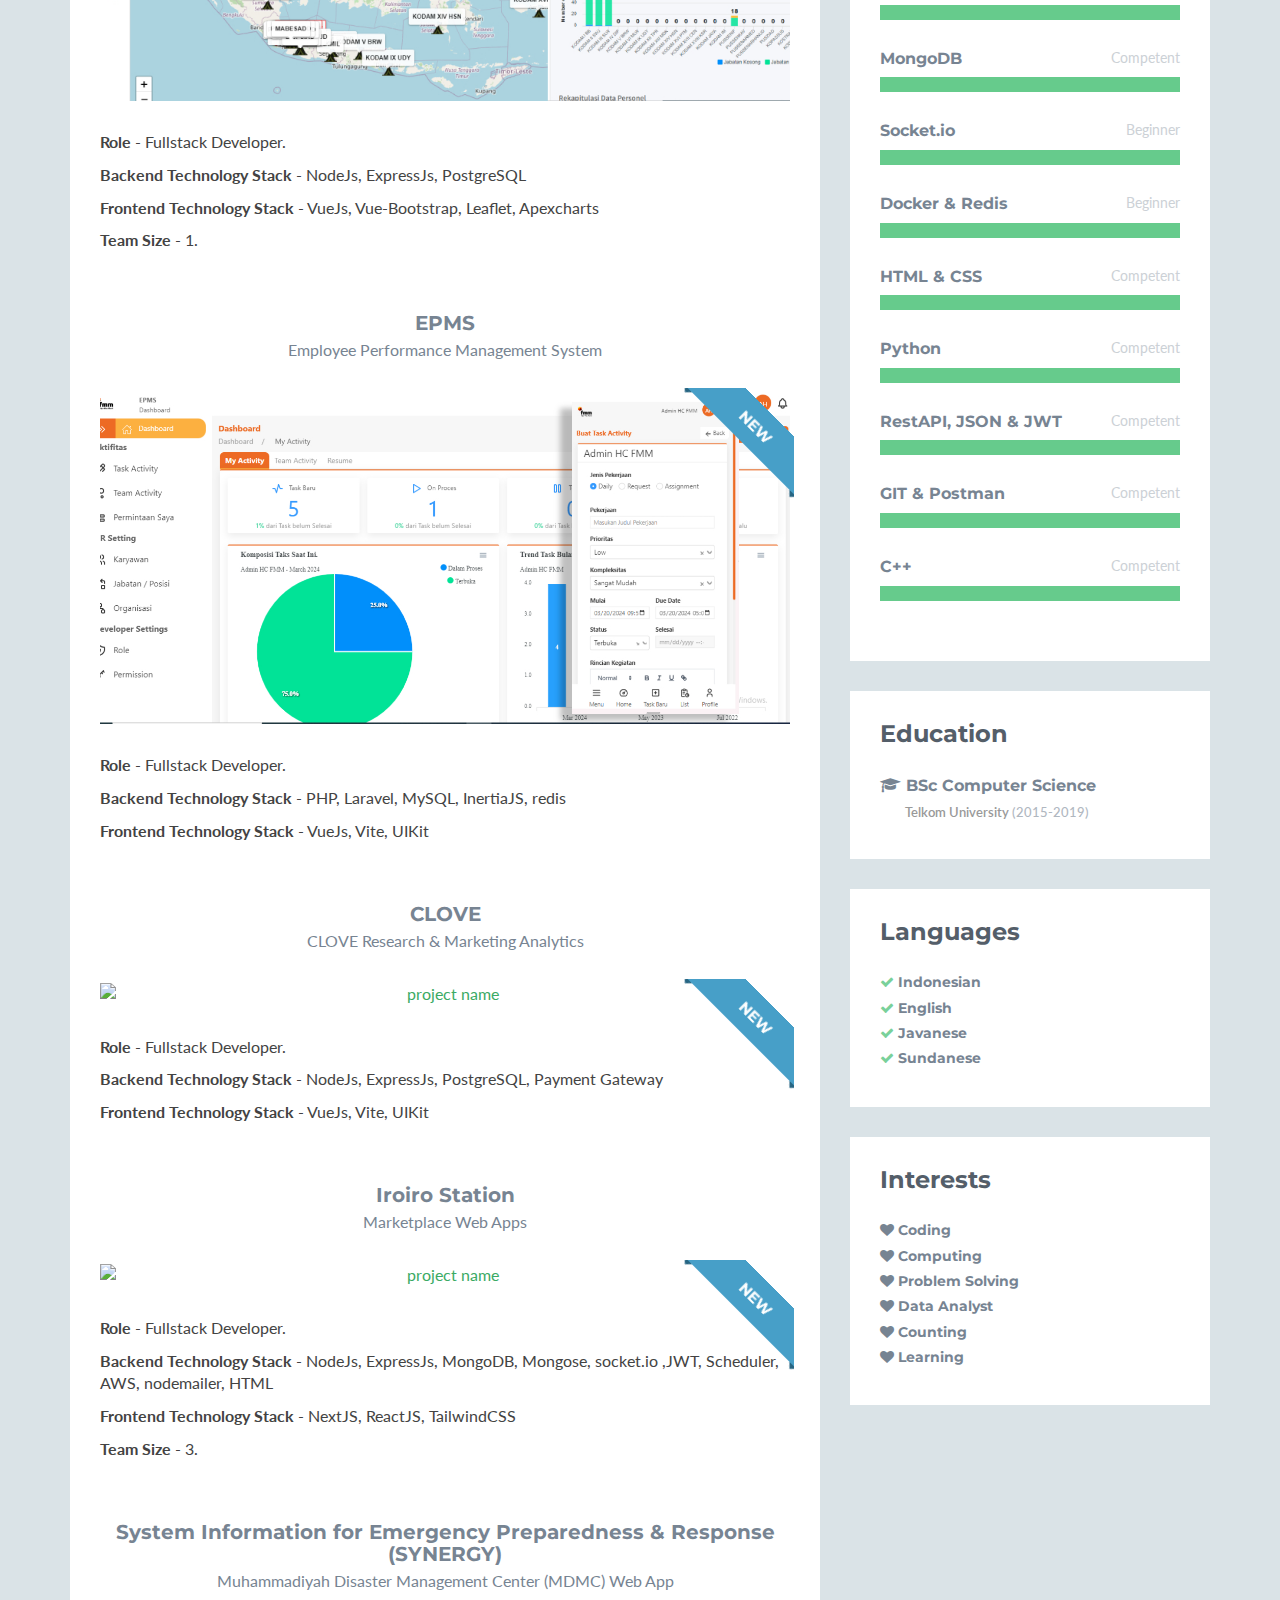
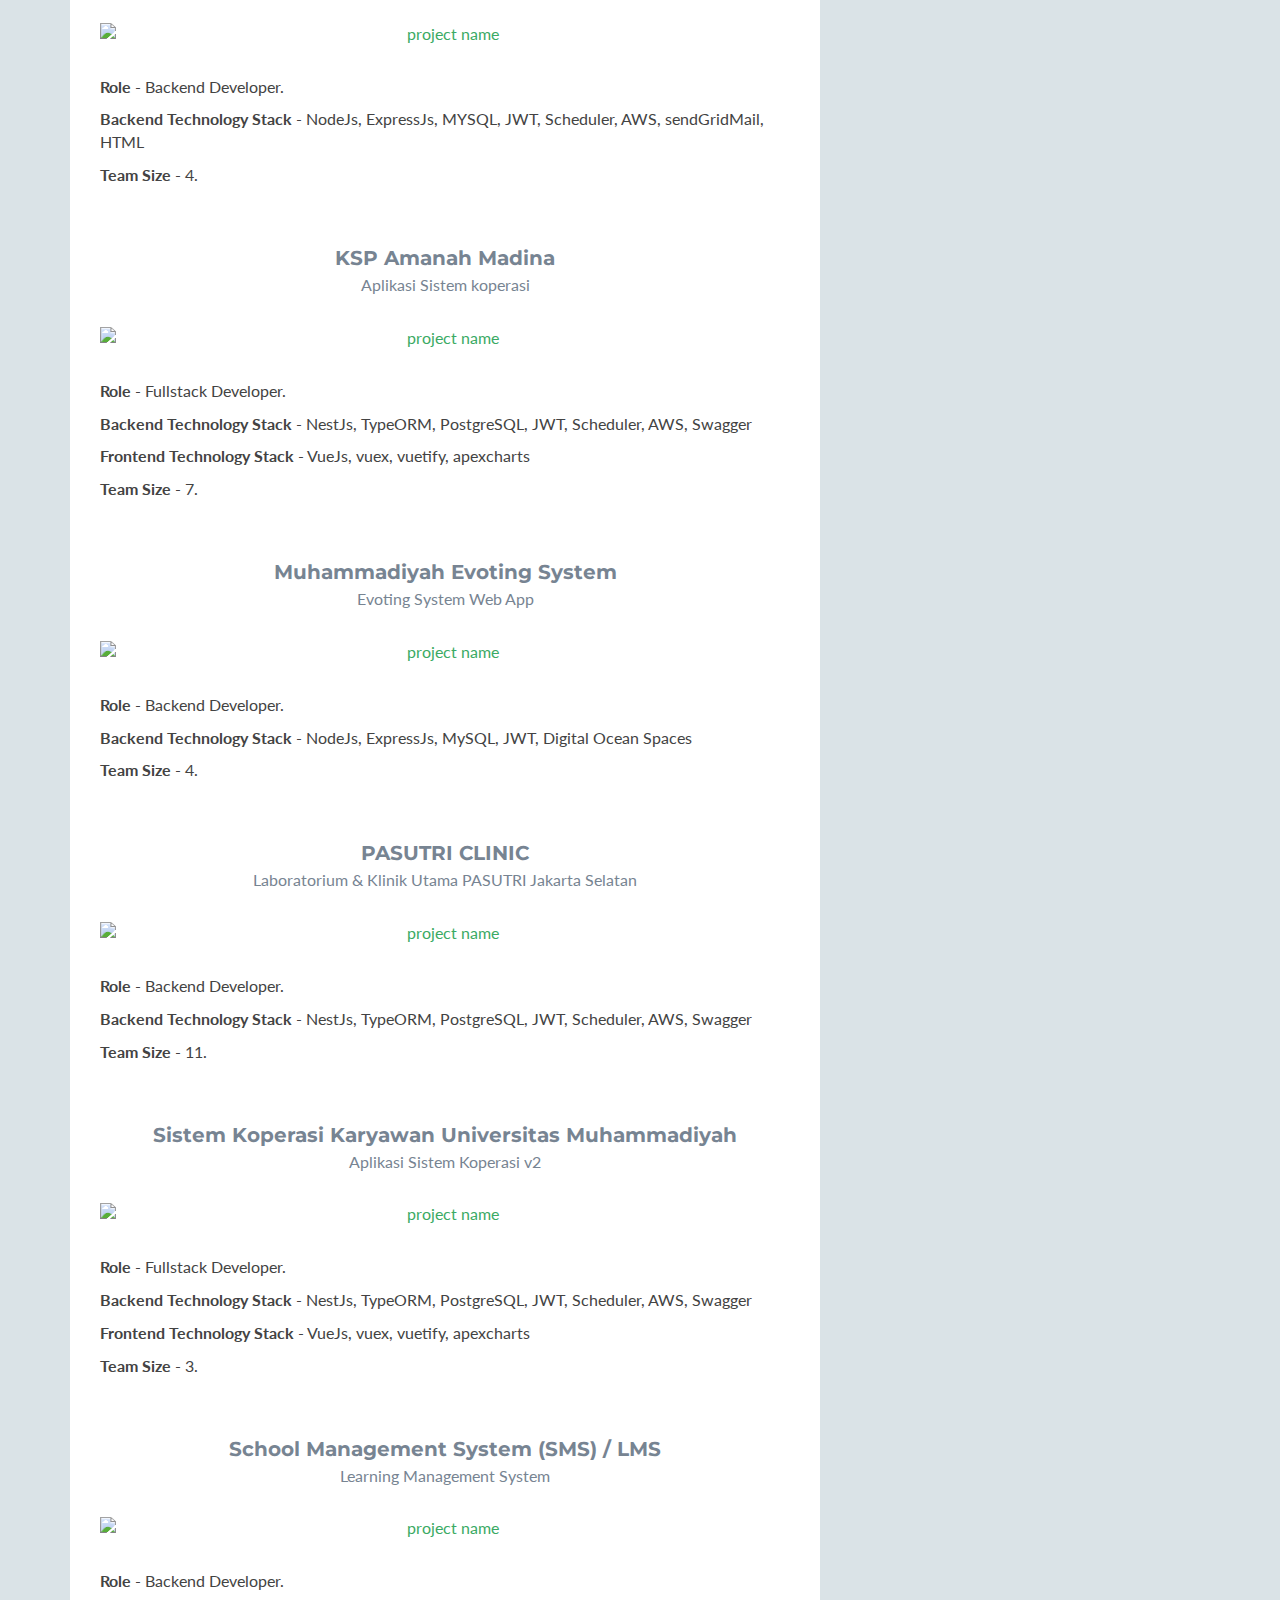
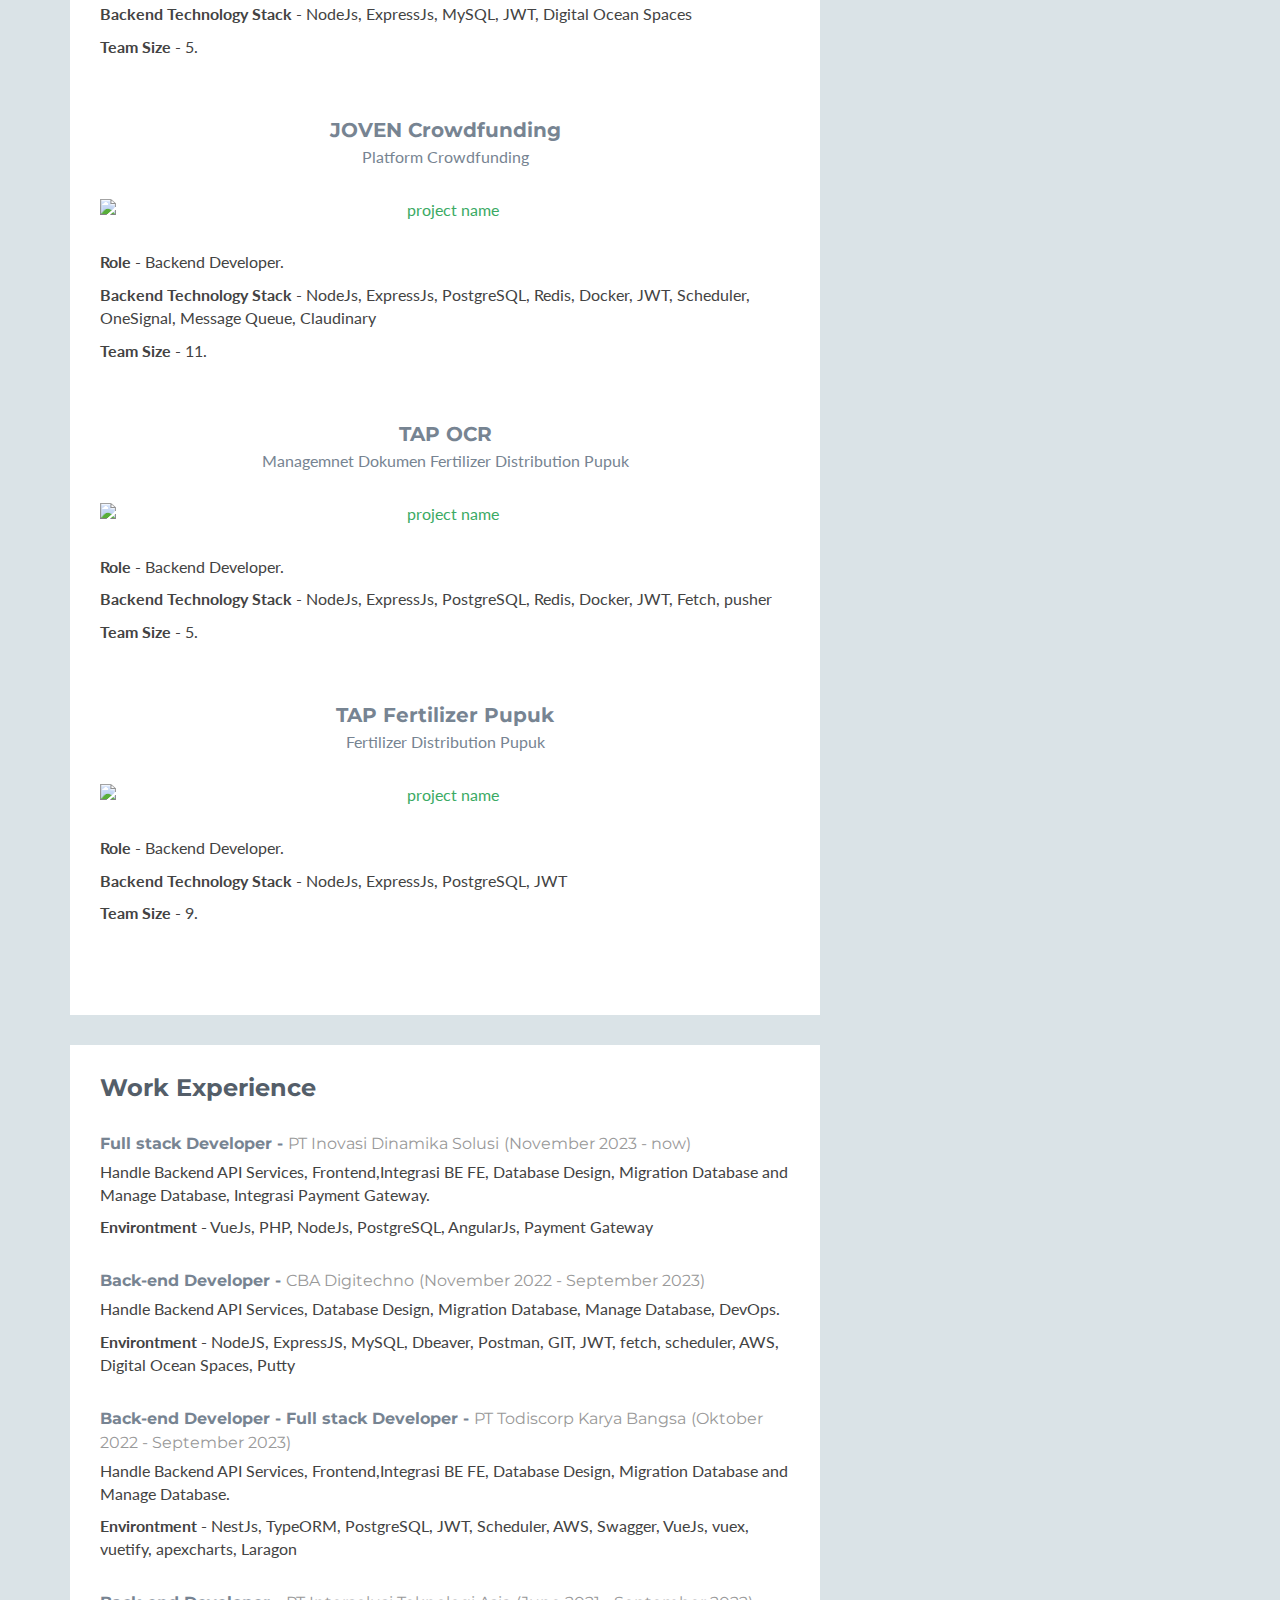
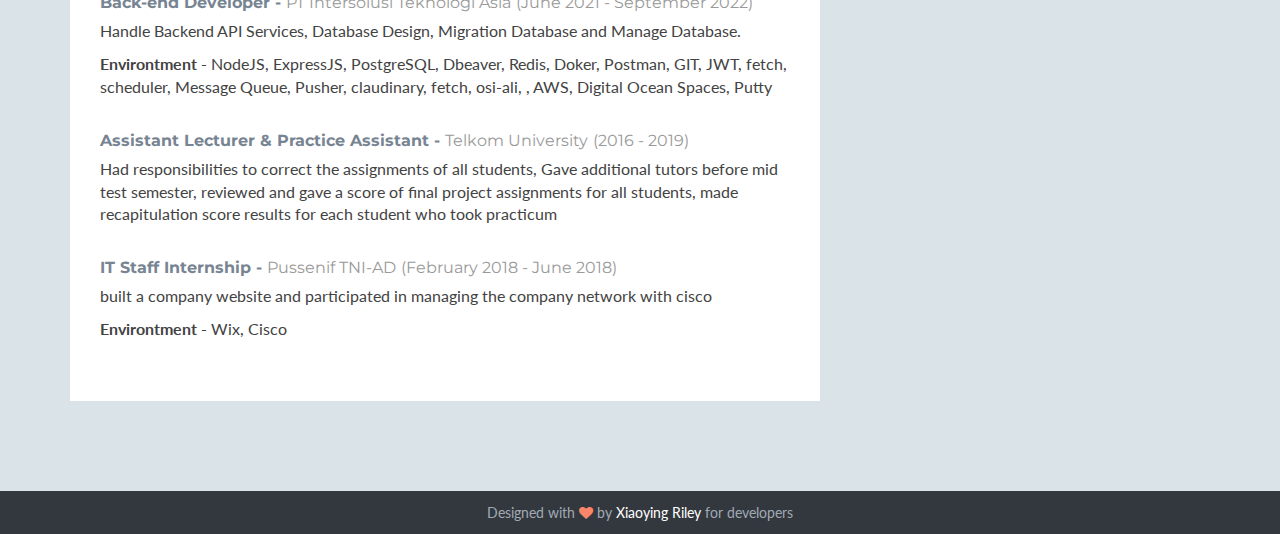
==== commit 800b18b0: "fix" ====
--- a/index.html
+++ b/index.html
@@ -262,6 +262,7 @@
                                 </div>
                             
                                 <div class="desc text-left">
+                                    <p><b>Role</b> - Fullstack Developer.</p>
                                     <p><b>Backend Technology Stack</b> - NodeJs, ExpressJs, PostgreSQL </p>
                                     <p><b>Frontend Technology Stack</b> - VueJs, Vue-Bootstrap, Leaflet, Apexcharts</p>
                                     <p><b>Team Size</b> - 1.</p>
@@ -288,11 +289,54 @@
                                     </div>
                                 </div>
                             </div>
+
+                            <div class="item featured text-center">
+                                <h3 class="title clickable-title" data-toggle="modal" data-target="#epmsModal">EPMS</h3>
+                                <p class="summary">Employee Performance Management System </p>
+                                <div class="featured-image">
+                                    <a 
+                                        target="_blank">
+                                        <img class="img-responsive project-image"
+                                            src="assets/images/projects/epms.jpg" alt="project name" />
+                                    </a>
+                                    <div class="ribbon">
+                                        <div class="text">New</div>
+                                    </div>
+                                </div>
+
+                                <div class="desc text-left">
+                                    <p><b>Role</b> - Fullstack Developer.</p>
+                                    <p><b>Backend Technology Stack</b> - PHP, Laravel, MySQL, InertiaJS, redis </p>
+                                    <p><b>Frontend Technology Stack</b> - VueJs, Vite, UIKit</p>
+                                    <!-- <p><b>Team Size</b> - 1.</p> -->
+                                </div>
+                                <!--//desc-->
+                            </div>
+
+                            <!-- Modal -->
+                            <div class="modal fade" id="epmsModal" tabindex="-1" role="dialog" aria-labelledby="epmsModalLabel" aria-hidden="true">
+                                <div class="modal-dialog" role="document">
+                                    <div class="modal-content">
+                                        <div class="modal-header">
+                                            <h5 class="modal-title" id="epmsModalLabel">EPMS - Penjelasan</h5>
+                                            <button type="button" class="close" data-dismiss="modal" aria-label="Close">
+                                                <span aria-hidden="true">&times;</span>
+                                            </button>
+                                        </div>
+                                        <div class="modal-body">
+                                            <p>Employee Performance Management System (EPMS) merupakan aplikasi yang digunakan untuk monitoring task pegawai. Jadi atasan bisa assign tugas, dan karyawan bisa catet progress tugasnya. Diaplikasi ini juga terdapat fitur penilaian kinerja karyawan</p>
+                                        </div>
+                                        <div class="modal-footer">
+                                            <button type="button" class="btn btn-secondary" data-dismiss="modal">Close</button>
+                                        </div>
+                                    </div>
+                                </div>
+                            </div>
                             
 
                             <div class="item featured text-center">
                                 <h3 class="title clickable-title" data-toggle="modal" data-target="#cloveModal">CLOVE</h3>
-                                <p class="summary">Aplikasi yang digunakan untuk </p>
+                                <p class="summary">CLOVE Research & Marketing Analytics </p>
                                 <div class="featured-image">
                                     <a 
                                         target="_blank">
@@ -305,9 +349,10 @@
                                 </div>
 
                                 <div class="desc text-left">
-                                    <p><b>Backend Technology Stack</b> - NodeJs, ExpressJs, PostgreSQL </p>
-                                    <p><b>Frontend Technology Stack</b> - VueJs, Vue-Bootstrap, Leaflet, Apexcharts</p>
-                                    <p><b>Team Size</b> - 1.</p>
+                                    <p><b>Role</b> - Fullstack Developer.</p>
+                                    <p><b>Backend Technology Stack</b> - NodeJs, ExpressJs, PostgreSQL, Payment Gateway </p>
+                                    <p><b>Frontend Technology Stack</b> - VueJs, Vite, UIKit</p>
+                                    <!-- <p><b>Team Size</b> - 1.</p> -->
                                 </div>
                                 <!--//desc-->
                             </div>
@@ -323,7 +368,7 @@
                                             </button>
                                         </div>
                                         <div class="modal-body">
-                                            <p>Aplikasi SIKARAD adalah aplikasi Manajemen Data Personel TNI-AD. Tujuannya adalah untuk mengklasifikasikan personel berdasarkan masa jabatan. Aplikasi ini menggunakan teknologi modern dan menyajikan pemetaan data di peta dengan notifikasi ketika jabatan berlangsung lebih dari 1,5 tahun.</p>
+                                            <p>Clove Web Analytics adalah platform baru yg dibangun berdasarkan arsitektur statistic & data science. Platform ini berusaha memenuhi permintaan pasar atas urgensi adanya software baru yg dapat menjadi terobosan praktis para praktisi riset dan pengambil keputusan berbasis data. Terdapat beberapa fitur seperti penjualan produk / layanan yang telah terintegrasi dengan payment gateway, Terdapat fitur excel yang bisa dilakukan copy, paste seperti halnya ms.excel. Terdapat beberapa fitur perhitungan analisis Sign Test - Proportion, Sign Test - Mean Score, Brand Positioning, Ideal Range, Map Correspondency, dan Price Sensitivity Measurement  </p>
                                         </div>
                                         <div class="modal-footer">
                                             <button type="button" class="btn btn-secondary" data-dismiss="modal">Close</button>
@@ -349,6 +394,7 @@
                                 </div>
 
                                 <div class="desc text-left">
+                                    <p><b>Role</b> - Fullstack Developer.</p>
                                     <p><b>Backend Technology Stack</b> - NodeJs, ExpressJs, MongoDB, Mongose, socket.io ,JWT, Scheduler, AWS, nodemailer, HTML </p>
                                     <p><b>Frontend Technology Stack</b> - NextJS, ReactJS, TailwindCSS </p>
                                     <p><b>Team Size</b> - 3.</p>
@@ -367,7 +413,7 @@
                                             </button>
                                         </div>
                                         <div class="modal-body">
-                                            <p>Aplikasi SIKARAD adalah aplikasi Manajemen Data Personel TNI-AD. Tujuannya adalah untuk mengklasifikasikan personel berdasarkan masa jabatan. Aplikasi ini menggunakan teknologi modern dan menyajikan pemetaan data di peta dengan notifikasi ketika jabatan berlangsung lebih dari 1,5 tahun.</p>
+                                            <p>Aplikasi marketplace berbasis web, yang menyediakan produk produk yang akan dijual seperti marketplace pada umumnya. Terdapat fitur chat real time dengan admin / seller. Terdapat fitur untuk melakukan permintaan produk yang sedang dibutuhkan. Terdapat fitur untuk melacak rute pengiriman</p>
                                         </div>
                                         <div class="modal-footer">
                                             <button type="button" class="btn btn-secondary" data-dismiss="modal">Close</button>
@@ -393,6 +439,7 @@
                                 </div>
 
                                 <div class="desc text-left">
+                                    <p><b>Role</b> - Backend Developer.</p>
                                     <p><b>Backend Technology Stack</b> - NodeJs, ExpressJs, MYSQL, JWT, Scheduler, AWS, sendGridMail, HTML </p>
                                     <p><b>Team Size</b> - 4.</p>
                                 </div>
@@ -411,7 +458,7 @@
                                             </button>
                                         </div>
                                         <div class="modal-body">
-                                            <p>Aplikasi SIKARAD adalah aplikasi Manajemen Data Personel TNI-AD. Tujuannya adalah untuk mengklasifikasikan personel berdasarkan masa jabatan. Aplikasi ini menggunakan teknologi modern dan menyajikan pemetaan data di peta dengan notifikasi ketika jabatan berlangsung lebih dari 1,5 tahun.</p>
+                                            <p>Aplikasi System Information For Emergency Preparedness & Response Adalah Aplikasi Yang Dirancang Untuk Menghadirkan Tanggapan Cepat Dan Efektif Dalam Situasi Darurat. Dengan Antarmuka Yang Interaktif Dan Responsif, Aplikasi Ini Memungkinkan Tim Manajemen Bisnis Untuk Mengakses Informasi Penting Secara Real-Time.</p>
                                         </div>
                                         <div class="modal-footer">
                                             <button type="button" class="btn btn-secondary" data-dismiss="modal">Close</button>
@@ -436,6 +483,7 @@
                                 </div>
 
                                 <div class="desc text-left">
+                                    <p><b>Role</b> - Fullstack Developer.</p>
                                     <p><b>Backend Technology Stack</b> - NestJs, TypeORM, PostgreSQL, JWT, Scheduler, AWS, Swagger </p>
                                     <p><b>Frontend Technology Stack</b> - VueJs, vuex, vuetify, apexcharts </p>
                                     <p><b>Team Size</b> - 7.</p>
@@ -480,6 +528,7 @@
                                 </div>
 
                                 <div class="desc text-left">
+                                    <p><b>Role</b> - Backend Developer.</p>
                                     <p><b>Backend Technology Stack</b> - NodeJs, ExpressJs, MySQL, JWT, Digital Ocean Spaces </p>
                                     <p><b>Team Size</b> - 4.</p>
                                 </div>
@@ -498,7 +547,7 @@
                                             </button>
                                         </div>
                                         <div class="modal-body">
-                                            <p>Aplikasi SIKARAD adalah aplikasi Manajemen Data Personel TNI-AD. Tujuannya adalah untuk mengklasifikasikan personel berdasarkan masa jabatan. Aplikasi ini menggunakan teknologi modern dan menyajikan pemetaan data di peta dengan notifikasi ketika jabatan berlangsung lebih dari 1,5 tahun.</p>
+                                            <p>Aplikasi E-Voting Yang Kami Ciptakan Menggunakan Teknologi Terbaru Untuk Memberikan Pengalaman Pemilihan Yang Aman, Transparan, Dan Efisien.</p>
                                         </div>
                                         <div class="modal-footer">
                                             <button type="button" class="btn btn-secondary" data-dismiss="modal">Close</button>
@@ -523,6 +572,7 @@
                                 </div>
 
                                 <div class="desc text-left">
+                                    <p><b>Role</b> - Backend Developer.</p>
                                     <p><b>Backend Technology Stack</b> - NestJs, TypeORM, PostgreSQL, JWT, Scheduler, AWS, Swagger </p>
                                     <p><b>Team Size</b> - 11.</p>
                                 </div>
@@ -541,7 +591,7 @@
                                             </button>
                                         </div>
                                         <div class="modal-body">
-                                            <p>Aplikasi SIKARAD adalah aplikasi Manajemen Data Personel TNI-AD. Tujuannya adalah untuk mengklasifikasikan personel berdasarkan masa jabatan. Aplikasi ini menggunakan teknologi modern dan menyajikan pemetaan data di peta dengan notifikasi ketika jabatan berlangsung lebih dari 1,5 tahun.</p>
+                                            <p>Aplikasi laboratorium yang menyediakan fitur untuk menyimpan data pemeriksaan, riwayat pemeriksaan / rekam medis, laporan, pembayaran, fitur pengambilan keputusan dari suatu penyakit</p>
                                         </div>
                                         <div class="modal-footer">
                                             <button type="button" class="btn btn-secondary" data-dismiss="modal">Close</button>
@@ -566,6 +616,7 @@
                                 </div>
 
                                 <div class="desc text-left">
+                                    <p><b>Role</b> - Fullstack Developer.</p>
                                     <p><b>Backend Technology Stack</b> - NestJs, TypeORM, PostgreSQL, JWT, Scheduler, AWS, Swagger </p>
                                     <p><b>Frontend Technology Stack</b> - VueJs, vuex, vuetify, apexcharts </p>
                                     <p><b>Team Size</b> - 3.</p>
@@ -597,7 +648,7 @@
 
                             <div class="item featured text-center">
                                 <h3 class="title clickable-title" data-toggle="modal" data-target="#lmsModal">School Management System (SMS) / LMS</h3>
-                                <p class="summary"></p>
+                                <p class="summary">Learning Management System</p>
                                 <div class="featured-image">
                                     <a 
                                         target="_blank">
@@ -610,6 +661,7 @@
                                 </div>
 
                                 <div class="desc text-left">
+                                    <p><b>Role</b> - Backend Developer.</p>
                                     <p><b>Backend Technology Stack</b> - NodeJs, ExpressJs, MySQL, JWT, Digital Ocean Spaces </p>
                                     <p><b>Team Size</b> - 5.</p>
                                 </div>
@@ -640,7 +692,7 @@
 
                             <div class="item featured text-center">
                                 <h3 class="title clickable-title" data-toggle="modal" data-target="#jovenModal">JOVEN Crowdfunding</h3>
-                                <p class="summary"></p>
+                                <p class="summary">Platform Crowdfunding</p>
                                 <div class="featured-image">
                                     <a 
                                         target="_blank">
@@ -653,6 +705,7 @@
                                 </div>
 
                                 <div class="desc text-left">
+                                    <p><b>Role</b> - Backend Developer.</p>
                                     <p><b>Backend Technology Stack</b> - NodeJs, ExpressJs, PostgreSQL, Redis, Docker, JWT, Scheduler, OneSignal, Message Queue, Claudinary </p>
                                     <p><b>Team Size</b> - 11.</p>
                                 </div>
@@ -671,7 +724,7 @@
                                             </button>
                                         </div>
                                         <div class="modal-body">
-                                            <p>Platform Crowdfunding yang memungkinkan individu untuk berinvestasi dalam proyek-proyek startup atau bisnis kecil dengan memberikan dana secara kolektif. Dalam model crowdfunding seperti ini, investor tidak memperoleh saham dalam arti konvensional, tetapi biasanya menerima imbalan atau manfaat berdasarkan tingkat investasi mereka, seperti produk atau layanan gratis, atau bahkan bagian dari pendapatan proyek.</p>
+                                            <p>Platform Crowdfunding yang memungkinkan individu untuk berinvestasi dalam proyek-proyek startup atau bisnis kecil dengan memberikan dana secara kolektif. memungkinkan individu atau organisasi untuk memposting proyek atau kampanye mereka, dan orang-orang dapat menyumbangkan dana dalam jumlah kecil atau besar untuk membantu mewujudkannya.</p>
                                         </div>
                                         <div class="modal-footer">
                                             <button type="button" class="btn btn-secondary" data-dismiss="modal">Close</button>
@@ -683,7 +736,7 @@
                             
                             <div class="item featured text-center">
                                 <h3 class="title clickable-title" data-toggle="modal" data-target="#ocrModal">TAP OCR</h3>
-                                <p class="summary"></p>
+                                <p class="summary"> Managemnet Dokumen Fertilizer Distribution Pupuk</p>
                                 <div class="featured-image">
                                     <a 
                                         target="_blank">
@@ -696,6 +749,7 @@
                                 </div>
 
                                 <div class="desc text-left">
+                                    <p><b>Role</b> - Backend Developer.</p>
                                     <p><b>Backend Technology Stack</b> - NodeJs, ExpressJs, PostgreSQL, Redis, Docker, JWT, Fetch, pusher </p>
                                     <p><b>Team Size</b> - 5.</p>
                                 </div>
@@ -726,7 +780,7 @@
                             
                              <div class="item featured text-center">
                                 <h3 class="title clickable-title" data-toggle="modal" data-target="#tapModal">TAP Fertilizer Pupuk</h3>
-                                <p class="summary"></p>
+                                <p class="summary">Fertilizer Distribution Pupuk</p>
                                 <div class="featured-image">
                                     <a 
                                         target="_blank">
@@ -739,6 +793,7 @@
                                 </div>
 
                                 <div class="desc text-left">
+                                    <p><b>Role</b> - Backend Developer.</p>
                                     <p><b>Backend Technology Stack</b> - NodeJs, ExpressJs, PostgreSQL, JWT </p>
                                     <p><b>Team Size</b> - 9.</p>
                                 </div>
@@ -1204,7 +1259,7 @@
             isVisible = (title === 'JOVEN Crowdfunding' || title === 'TAP OCR' || title === 'TAP Fertilizer Pupuk');
         } else if (category === 'ids') {
             // Menampilkan proyek dengan judul 'SIKARAD' atau 'Iroiro Station' untuk kategori 'freelance'
-            isVisible = (title === 'CLOVE');
+            isVisible = (title === 'CLOVE' || title === 'EPMS');
         }
         
         // Menampilkan atau menyembunyikan proyek sesuai dengan kondisi
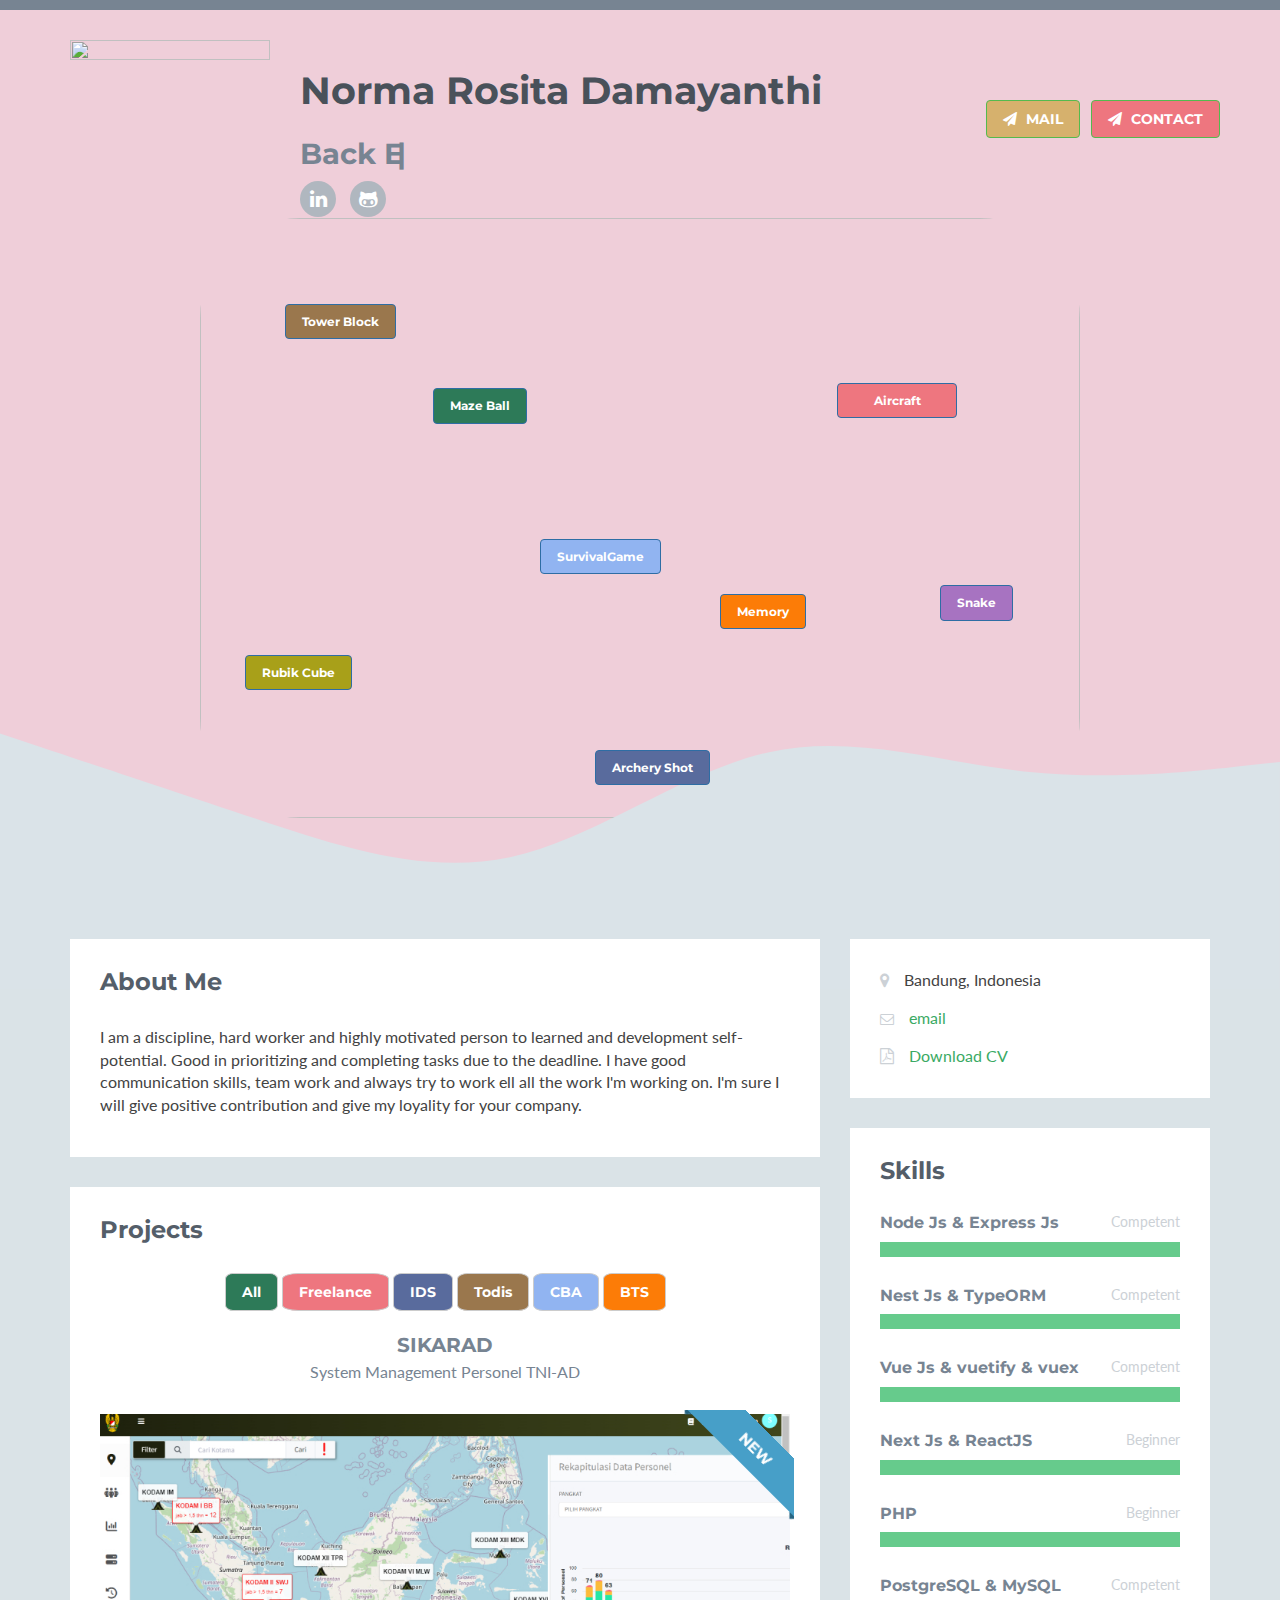
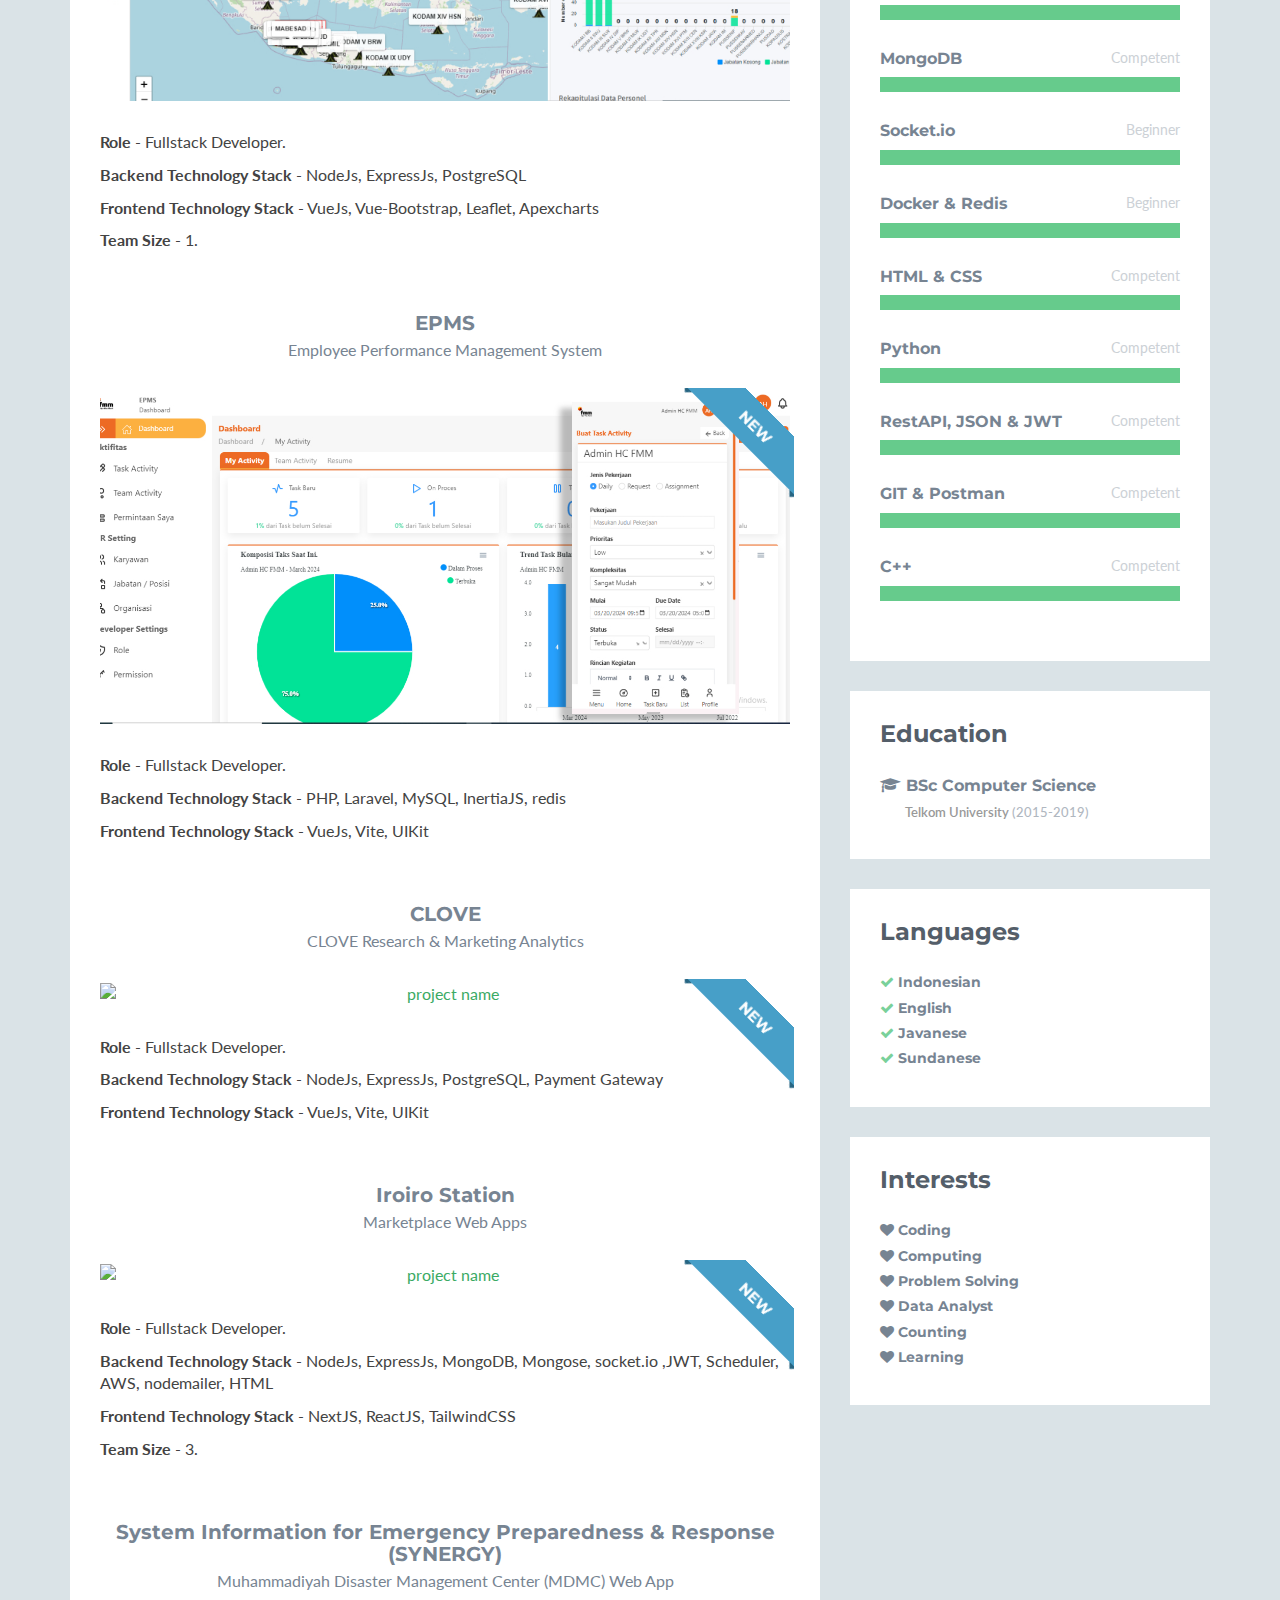
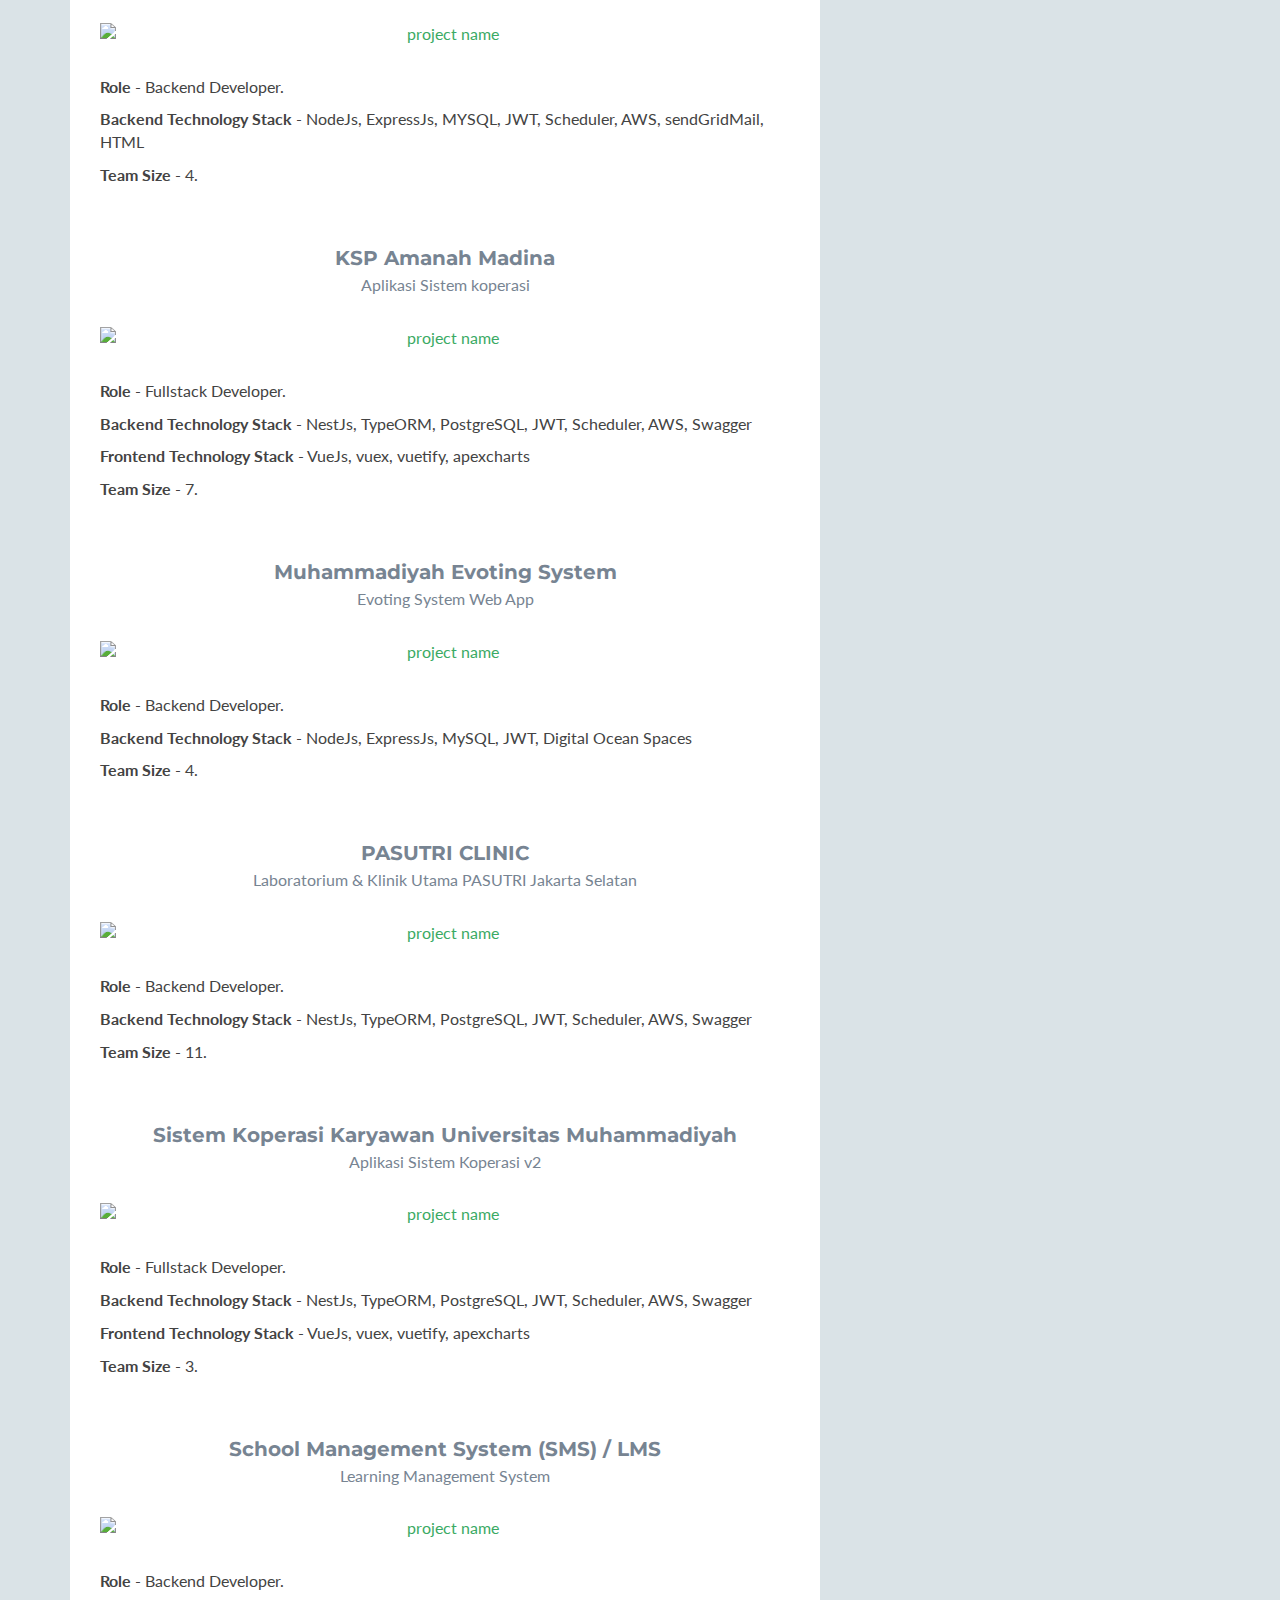
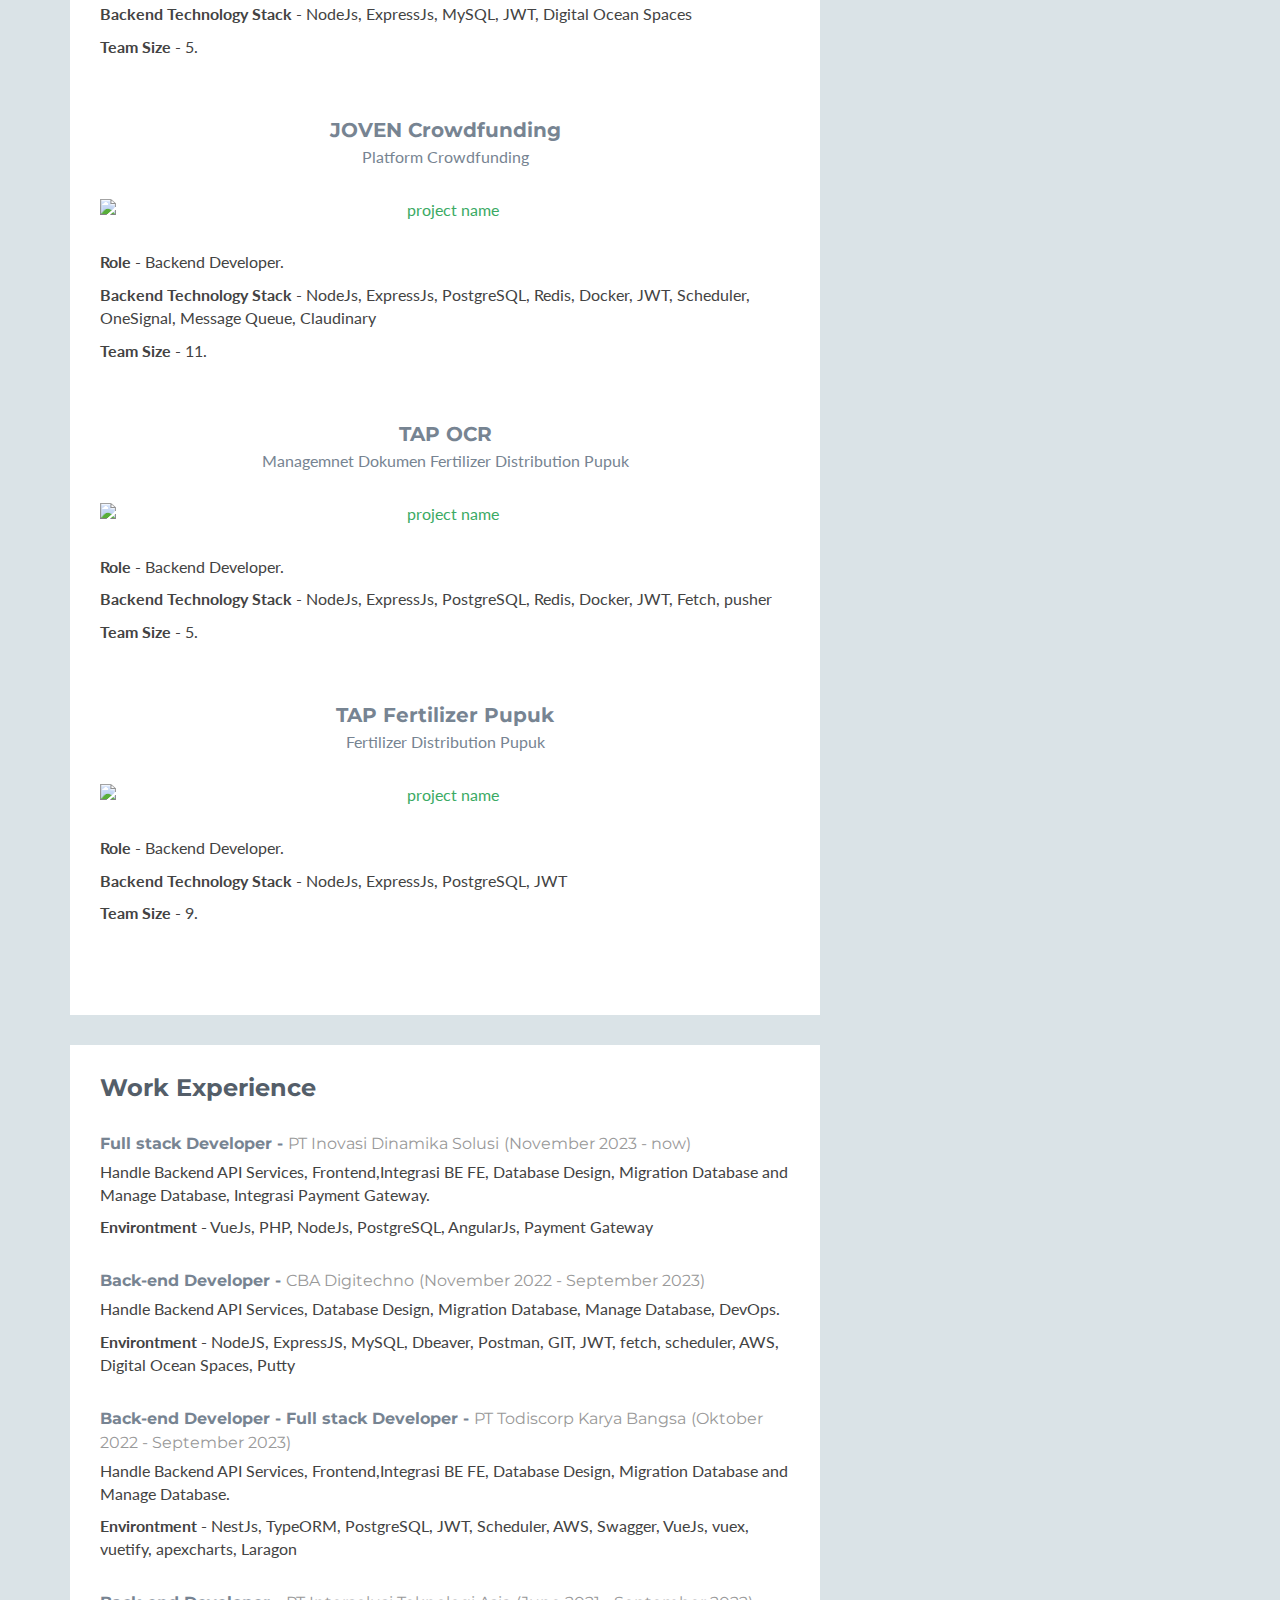
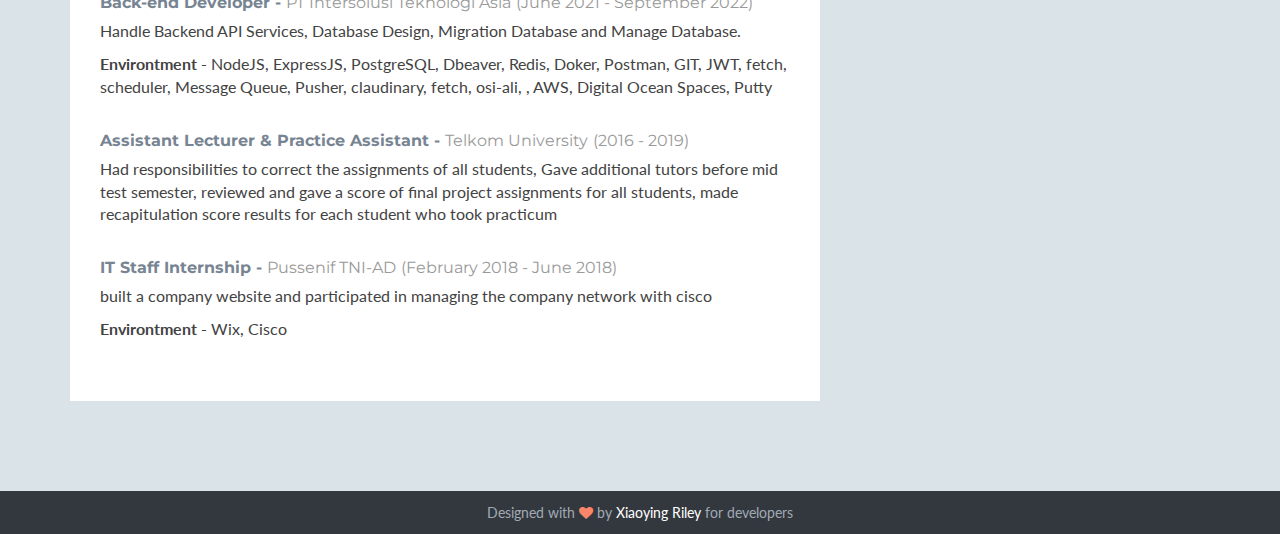
==== commit e6652601: "update cv" ====
--- a/index.html
+++ b/index.html
@@ -895,7 +895,7 @@
                                 <li><i class="fa fa-envelope-o"></i><span class="sr-only">Email:</span><a
                                         href="mailto:norma.rosita.damayanthi.16@gmail.com" title="Mail to norma.rosita.damayanthi.16@gmail.com">email</a></li>
                                 <li><i class="fa fa-file-pdf-o"></i><span class="sr-only">Resume:</span><a
-                                        href="https://drive.google.com/file/d/1sTveaH2kwolpAoOl6phmEfKUIZj6yeP1/view?usp=sharing" title="Download CV in pdf" target="_blank">Download CV</a></li>
+                                        href="https://drive.google.com/file/d/17v2D5YMvpbMVlNc3IO2P4AgGRuRWVEwz/view?usp=drive_link" title="Download CV in pdf" target="_blank">Download CV</a></li>
                             </ul>
                         </div>
                         <!--//content-->
